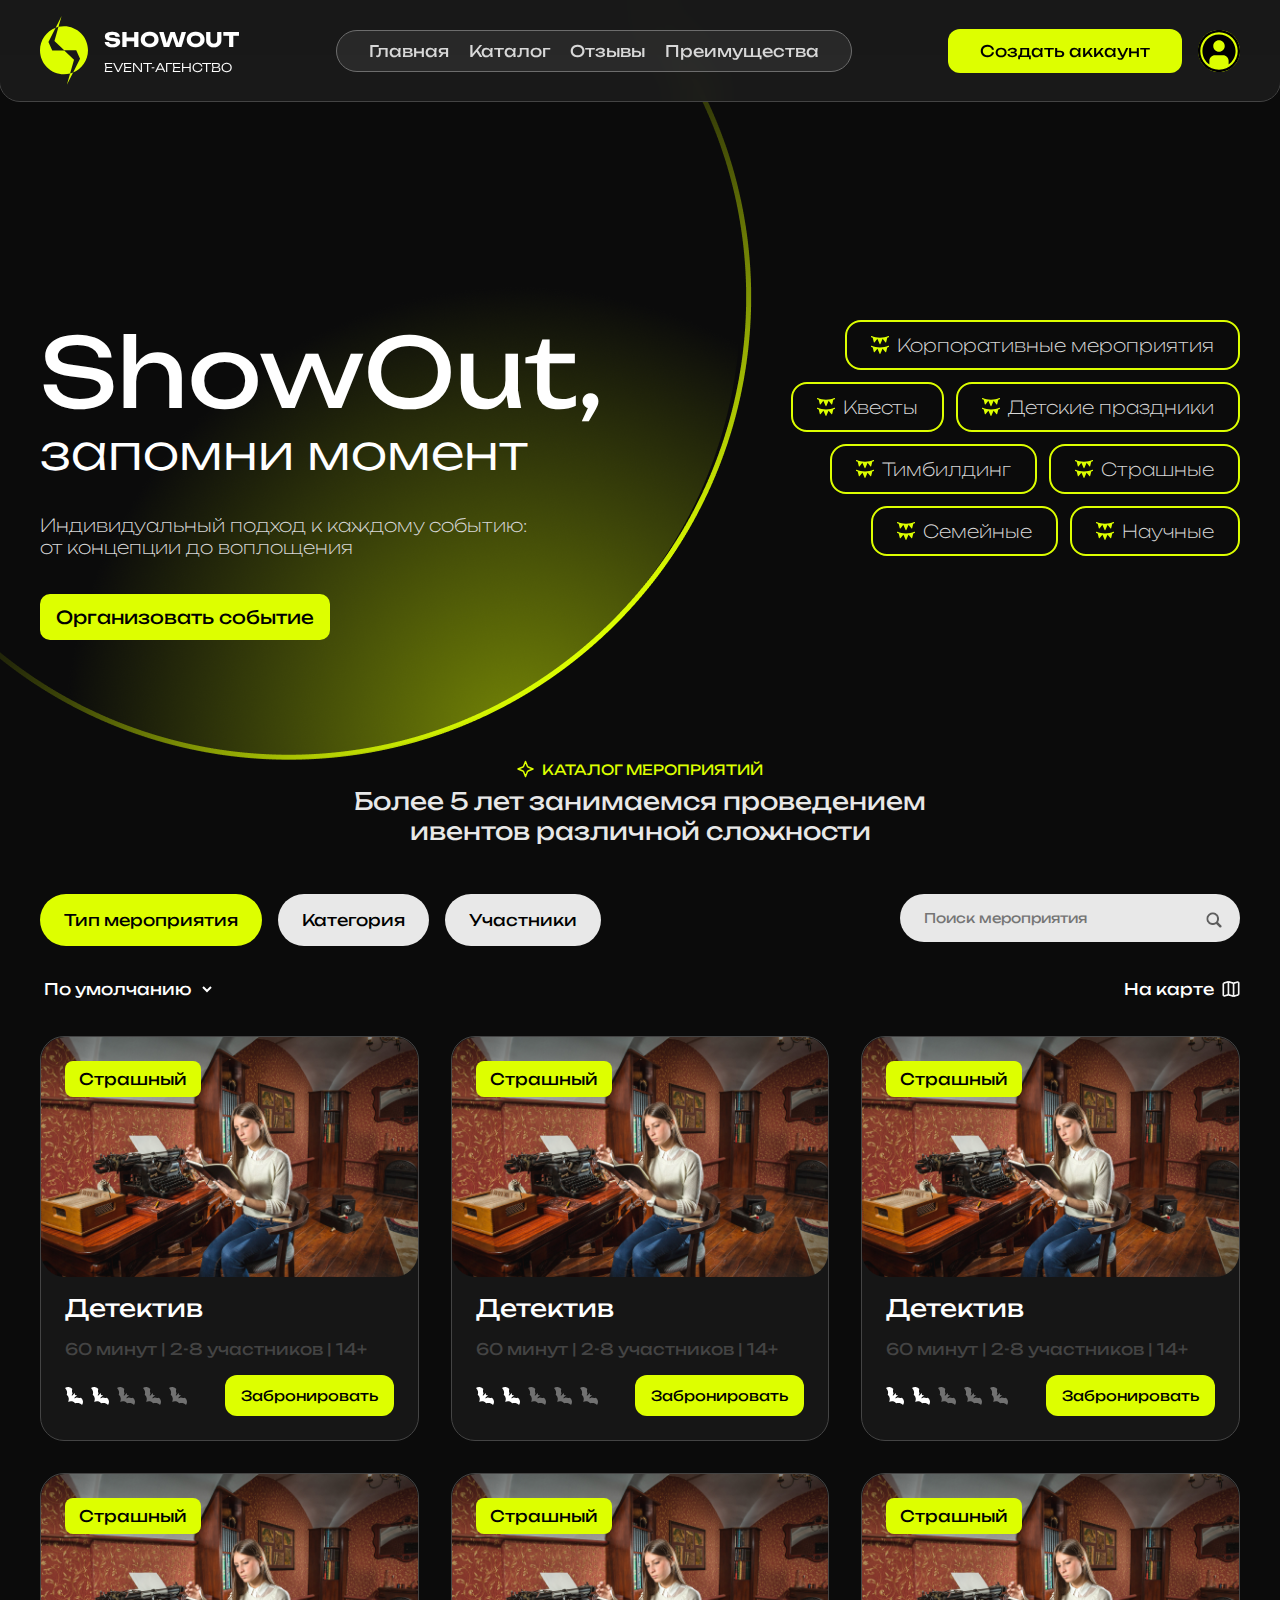
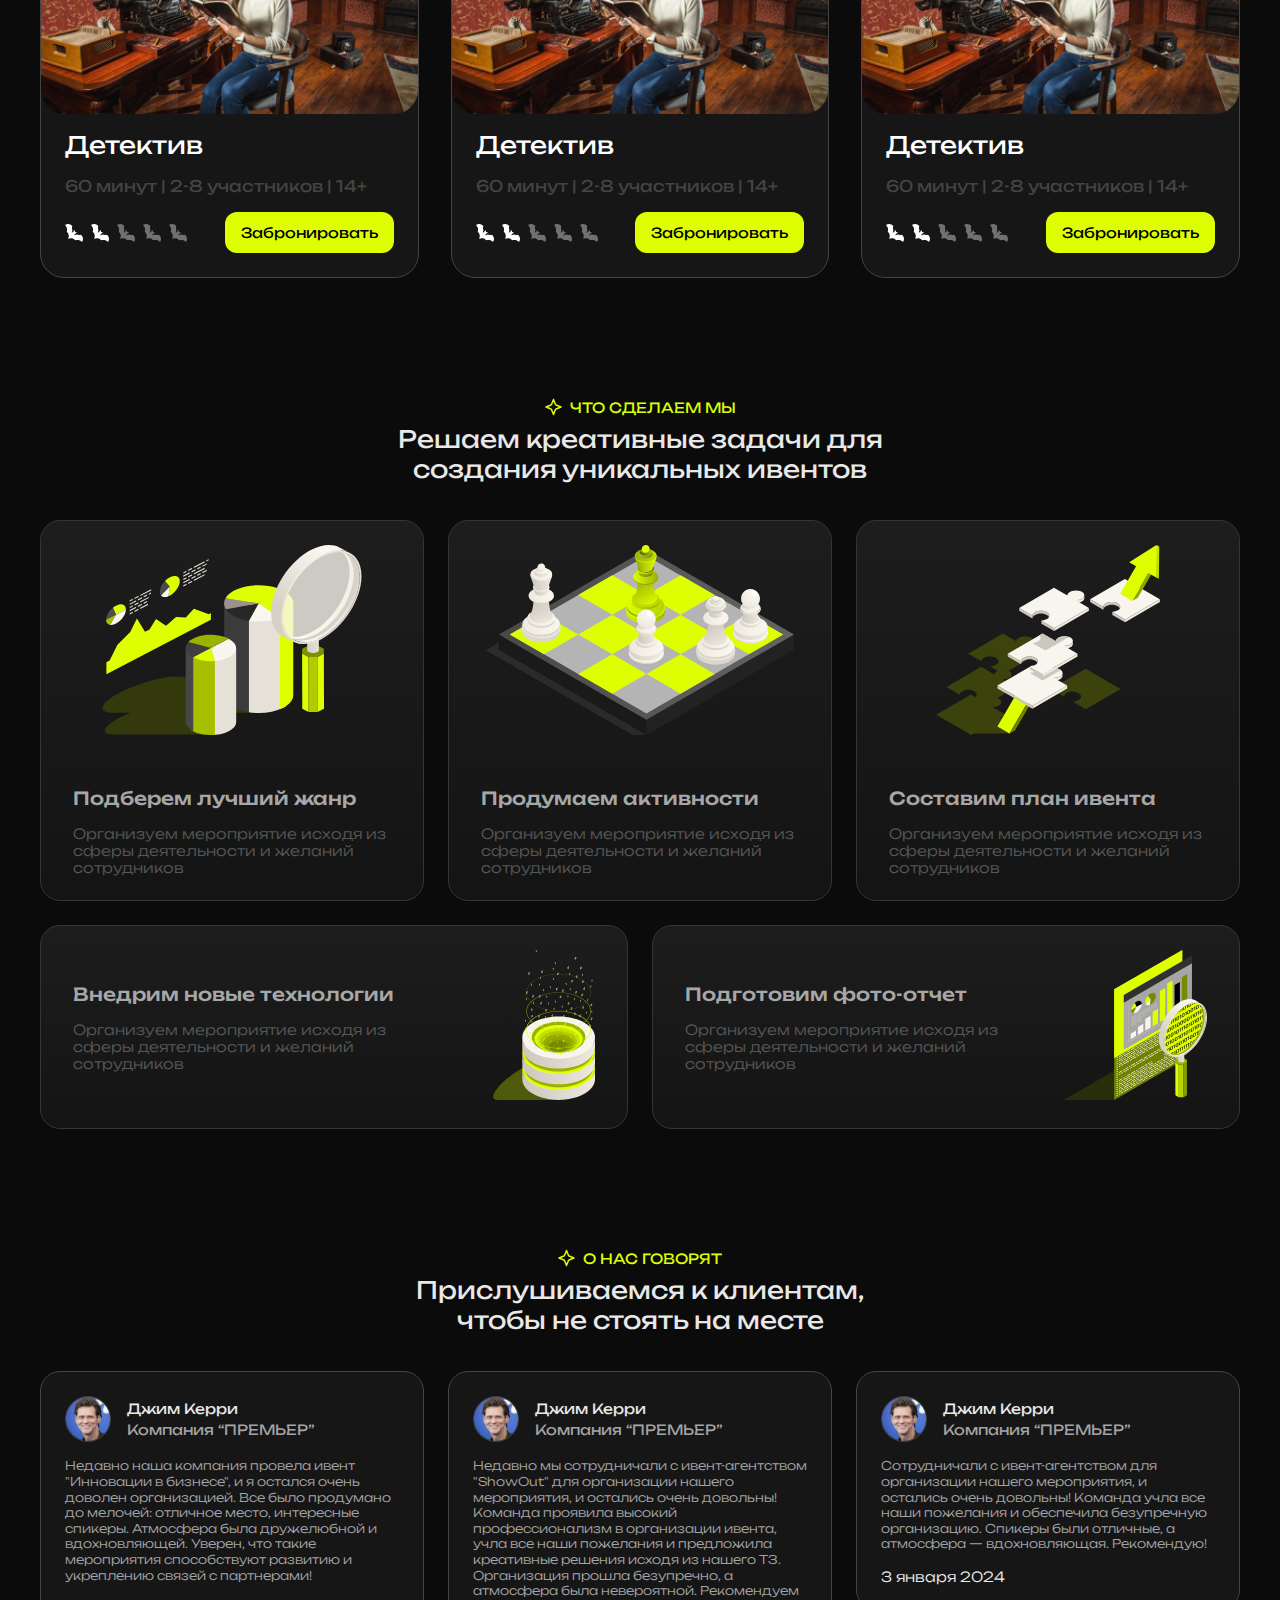
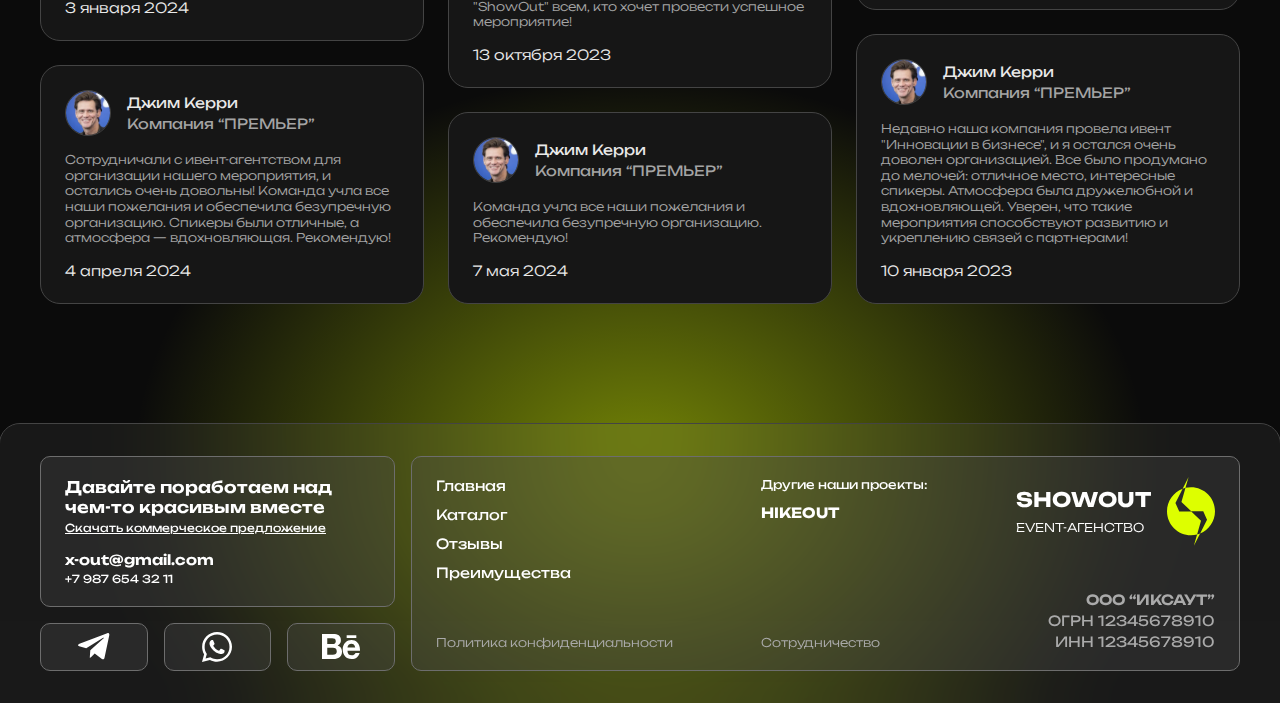
==== index.html @ cc3e47f7 "fwvev" ====
<!DOCTYPE html>
<html lang="ru">
    <head>
        <meta charset="UTF-8">
        <meta name="viewport" content="width=device-width, initial-scale=1.0">
        <title>ShowOut | Event-агенство полного цикла </title>
        <link rel="stylesheet" href="assets/css/style.css">
        <link rel="shortcut icon" href="assets/logo/favico.svg"
            type="image/x-icon">
    </head>
    <body>

        <!-- Header -->
        <header>
            <div class="header container">
                <a href="./index.html" class="logo">
                    <img src="assets/logo/Frame_5.svg" alt="Лого">
                    <div class="logo-txt">
                        <p class="logo-zag">SHOWOUT</p>
                        <p class="logo-opic">EVENT-АГЕНСТВО</p>
                    </div>
                </a>
                <nav class="menu">
                    <ul>
                        <li><a href="./index.html">Главная</a></li>
                        <li><a href="./catalog.html">Каталог</a></li>
                        <li><a
                                href="./index.html#reviews-anchor">Отзывы</a></li>
                        <li><a
                                href="./index.html#advantages">Преимущества</a></li>
                    </ul>
                </nav>
                <div class="buttons_header">
                    <button class="header_btn" onclick="showRegisterPopup()">
                        Создать аккаунт
                    </button>
                    <button class="header_circle_btn"
                        onclick="showLoginPopup()">
                        <svg width="42" height="42" viewBox="0 0 512 512"
                            fill="none" xmlns="http://www.w3.org/2000/svg">
                            <g clip-path="url(#clip0_84_388)">
                                <path
                                    d="M256 53.761C144.484 53.761 53.761 144.485 53.761 256C53.761 323.81 87.309 383.928 138.677 420.638V375.956C138.677 338.271 169.227 307.722 206.912 307.722H305.089C342.774 307.722 373.324 338.272 373.324 375.956V420.638C424.693 383.927 458.24 323.81 458.24 256C458.239 144.485 367.516 53.761 256 53.761ZM256 265.75C217.393 265.75 185.981 234.34 185.981 195.731C185.981 157.124 217.391 125.714 256 125.714C294.609 125.714 326.019 157.124 326.019 195.731C326.019 234.34 294.607 265.75 256 265.75Z"
                                    fill="black" />
                                <path
                                    d="M256 0C114.614 0 0 114.614 0 256C0 397.386 114.614 512 256 512C397.386 512 512 397.386 512 256C512 114.614 397.384 0 256 0ZM256 484.243C130.147 484.243 27.757 381.853 27.757 256C27.757 130.147 130.147 27.757 256 27.757C381.853 27.757 484.243 130.147 484.243 256C484.243 381.853 381.853 484.243 256 484.243Z"
                                    fill="black" />
                            </g>
                        </svg>

                    </button>
                </div>

            </div>
        </header>
        <!-- Main -->
        <main>
            <!-- Background -->
            <div class="main container">
                <!-- Banner -->
                <div class="banner">
                    <img class="back-1" src="assets/image/bg.png" alt="Фон-1">
                    <div class="banner-content">
                        <h1><span class="h1-main">ShowOut,</span>
                            запомни момент</h1>
                        <p>Индивидуальный подход к каждому событию: <br>
                            от концепции до воплощения</p>
                        <a href="#services-anchor"
                            class="hover-btn">Организовать
                            событие</a>
                    </div>
                    <div class="banner_btn_types">
                        <div class="banner_type">
                            <img src="assets/image/banner/type-1.svg"
                                alt="type-1">
                            <p>Корпоративные мероприятия</p>
                        </div>
                        <div class="banner_type">
                            <img src="assets/image/banner/type-1.svg"
                                alt="type-1">
                            <p>Квесты</p>
                        </div>
                        <div class="banner_type">
                            <img src="assets/image/banner/type-1.svg"
                                alt="type-1">
                            <p>Детские праздники</p>
                        </div>
                        <div class="banner_type">
                            <img src="assets/image/banner/type-1.svg"
                                alt="type-1">
                            <p>Тимбилдинг</p>
                        </div>
                        <div class="banner_type">
                            <img src="assets/image/banner/type-1.svg"
                                alt="type-1">
                            <p>Страшные</p>
                        </div>
                        <div class="banner_type">
                            <img src="assets/image/banner/type-1.svg"
                                alt="type-1">
                            <p>Семейные</p>
                        </div>
                        <div class="banner_type">
                            <img src="assets/image/banner/type-1.svg"
                                alt="type-1">
                            <p>Научные</p>
                        </div>
                    </div>
                </div>
                <!-- Мероприятия -->
                <div class="services block">
                    <div class="title-obj">
                        <div class="title-name">
                            <img src="assets/image/icon-main.svg"
                                alt="Основная иконка">
                            <p>КАТАЛОГ МЕРОПРИЯТИЙ</p>
                        </div>
                        <div class="title-desc">
                            <h2>Более 5 лет занимаемся проведением ивентов
                                различной сложности</h2>
                        </div>
                    </div>

                    <div class="services_content">
                        <div class="services_filter">
                            <div class="main_filter">
                                <select class="filter_select active">
                                    <option value="Тип мероприятия" disable>Тип
                                        мероприятия</option>
                                    <option value="Квест">Квест</option>
                                    <option value="Квест">Квест</option>
                                    <option value="Квест">Квест</option>
                                </select>
                                <select class="filter_select">
                                    <option value="Категория"
                                        disable>Категория</option>
                                    <option value="Квест">Квест</option>
                                    <option value="Квест">Квест</option>
                                    <option value="Квест">Квест</option>
                                </select>
                                <select class="filter_select">
                                    <option value="Участники"
                                        disable>Участники</option>
                                    <option value="Квест">Квест</option>
                                    <option value="Квест">Квест</option>
                                    <option value="Квест">Квест</option>
                                </select>
                            </div>
                            <div class="search_block">
                                <input type="search" class="search"
                                    placeholder="Поиск мероприятия">
                            </div>
                            <div class="sort">
                                <select class="asc_filter">
                                    <option value="По умолчанию">По
                                        умолчанию</option>
                                    <option value="Сначала новые">Сначала
                                        новые</option>
                                    <option value="Сначала дешевле">Сначала
                                        дешевле</option>
                                </select>
                            </div>
                            <a href="#" class="card_ya">
                                На карте
                                <svg width="18" height="16" viewBox="0 0 18 16"
                                    fill="none"
                                    xmlns="http://www.w3.org/2000/svg">
                                    <path
                                        d="M16.5482 0.961841C16.2618 0.74374 15.8978 0.673424 15.5521 0.768474L11.8366 1.78084C11.6556 1.82967 11.4642 1.83032 11.2832 1.78084L6.88472 0.580973C6.75126 0.544515 6.61454 0.526937 6.47782 0.523682C6.46545 0.52238 6.45243 0.519775 6.43941 0.519775C6.42639 0.519775 6.41402 0.52238 6.40165 0.523682C6.26428 0.526937 6.12756 0.544515 5.9941 0.580973L1.84375 1.71314C1.347 1.84791 1 2.30299 1 2.81991V14.1259C1 14.4866 1.16406 14.8193 1.45117 15.0374C1.73764 15.2555 2.10155 15.3258 2.44792 15.2308L6.1621 14.2191C6.34308 14.1696 6.5345 14.1696 6.71548 14.2191L11.114 15.4189C11.2468 15.4554 11.3835 15.473 11.5209 15.4762C11.5339 15.4775 11.5463 15.4801 11.56 15.4801C11.573 15.4801 11.586 15.4775 11.5984 15.4762C11.7351 15.473 11.8718 15.4554 12.0053 15.4189L16.1549 14.2868C16.653 14.1513 17 13.6963 17 13.18V1.87329C17 1.51261 16.8353 1.17994 16.5482 0.961841ZM2.27936 14.6135C2.12636 14.6552 1.96491 14.6246 1.83926 14.5289C1.71296 14.4326 1.64004 14.2854 1.64004 14.1259V2.81988C1.64004 2.59136 1.79304 2.39019 2.01179 2.33094L6.11864 1.21049V13.5764C6.07697 13.5842 6.03465 13.5907 5.99363 13.6017L2.27879 14.6141L2.27936 14.6135ZM6.8842 13.6012C6.84319 13.5901 6.80087 13.5842 6.7592 13.5758V1.20992L11.1147 2.39807C11.1557 2.40914 11.198 2.415 11.2397 2.42346V14.7893L6.8842 13.6012ZM16.3601 13.1793C16.3601 13.4078 16.2064 13.6083 15.9864 13.6682L11.8788 14.7887L11.8795 2.42349C11.9212 2.41568 11.9635 2.40982 12.0045 2.3981L15.7213 1.38574C15.8743 1.34342 16.0345 1.37467 16.1608 1.47102C16.2877 1.56738 16.36 1.71451 16.36 1.87337L16.3601 13.1793Z"
                                        fill="white" stroke="white" />
                                </svg>
                            </a>
                        </div>
                        <div class="services_list">
                            <a href="./services.html" class="services_card">
                                <img
                                    src="assets/image/services/Sherlock_02-2000.jpg"
                                    alt="Услуга 1">
                                <div class="serv_card_content">
                                    <h3>Детектив</h2>
                                    <p class="parametr">60 минут | 2-8
                                        участников | 14+</p>
                                    <div class="serv_btn">
                                        <div class="types_range">
                                            <svg width="18" height="18"
                                                viewBox="0 0 18 18"
                                                fill="none"
                                                xmlns="http://www.w3.org/2000/svg">
                                                <path
                                                    d="M16.4416 11.187C16.2658 11.0125 16.0781 10.8505 15.8798 10.702C14.6149 11.1623 13.2226 11.1264 11.983 10.6015C11.8529 10.5412 11.7093 10.5157 11.5663 10.5273C11.4234 10.5389 11.2858 10.5873 11.1671 10.6677C10.6634 11.0288 9.74684 11.5408 9.1886 10.9826L11.8084 8.36271C11.8439 8.32482 11.8665 8.27668 11.873 8.22517C11.8795 8.17367 11.8695 8.12144 11.8445 8.07594C11.8195 8.03044 11.7808 7.994 11.7339 7.97182C11.6869 7.94965 11.6342 7.94288 11.5832 7.95247C11.3853 7.98724 11.1036 8.07502 10.8156 8.13949C10.6844 8.16694 10.5484 8.16128 10.4199 8.123C10.2914 8.08473 10.1745 8.01505 10.0797 7.92026C9.98495 7.82547 9.91527 7.70855 9.87699 7.58008C9.83872 7.4516 9.83305 7.31562 9.86051 7.18441C9.92498 6.89635 10.0128 6.61469 10.0475 6.41683C10.0571 6.36582 10.0503 6.31308 10.0282 6.26614C10.006 6.2192 9.96956 6.18048 9.92406 6.15549C9.87856 6.13051 9.82633 6.12054 9.77482 6.12702C9.72332 6.13349 9.67518 6.15608 9.63728 6.19156L7.01744 8.8114C6.4592 8.25316 6.97122 7.33655 7.33226 6.83291C7.4127 6.71415 7.46107 6.57661 7.47268 6.43365C7.48429 6.29068 7.45875 6.14714 7.39854 6.01696C6.87364 4.77744 6.83773 3.3851 7.29803 2.12017C7.14954 1.92194 6.98748 1.73424 6.81303 1.55842C5.92995 0.670693 4.76047 0.125187 3.51282 0.0190398C2.26518 -0.0871077 1.02035 0.252993 0 0.978783C0.0686093 1.04195 0.136688 1.10585 0.20314 1.17251C1.05953 2.03175 1.65537 3.11573 1.92185 4.29923C2.18833 5.48274 2.11456 6.71748 1.70907 7.86084C1.88886 7.99967 2.05962 8.14981 2.22032 8.31034C3.00635 9.0992 3.52553 10.1145 3.70492 11.2136C3.88431 12.3126 3.7149 13.4403 3.22049 14.4382C3.19552 14.4859 3.18644 14.5404 3.19458 14.5936C3.20272 14.6469 3.22766 14.6961 3.26576 14.7342C3.30385 14.7723 3.35312 14.7973 3.40638 14.8054C3.45963 14.8136 3.5141 14.8045 3.56184 14.7795C4.66363 14.231 5.92162 14.0818 7.12113 14.3575C8.32065 14.6331 9.38733 15.3165 10.1392 16.2909C11.2825 15.8854 12.5173 15.8117 13.7008 16.0781C14.8843 16.3446 15.9682 16.9405 16.8275 17.7969C16.8941 17.8633 16.958 17.9314 17.0212 18C17.747 16.9796 18.0871 15.7348 17.981 14.4872C17.8748 13.2395 17.3293 12.07 16.4416 11.187Z"
                                                    fill="#fff" />
                                            </svg>
                                            <svg width="18" height="18"
                                                viewBox="0 0 18 18"
                                                fill="none"
                                                xmlns="http://www.w3.org/2000/svg">
                                                <path
                                                    d="M16.4416 11.187C16.2658 11.0125 16.0781 10.8505 15.8798 10.702C14.6149 11.1623 13.2226 11.1264 11.983 10.6015C11.8529 10.5412 11.7093 10.5157 11.5663 10.5273C11.4234 10.5389 11.2858 10.5873 11.1671 10.6677C10.6634 11.0288 9.74684 11.5408 9.1886 10.9826L11.8084 8.36271C11.8439 8.32482 11.8665 8.27668 11.873 8.22517C11.8795 8.17367 11.8695 8.12144 11.8445 8.07594C11.8195 8.03044 11.7808 7.994 11.7339 7.97182C11.6869 7.94965 11.6342 7.94288 11.5832 7.95247C11.3853 7.98724 11.1036 8.07502 10.8156 8.13949C10.6844 8.16694 10.5484 8.16128 10.4199 8.123C10.2914 8.08473 10.1745 8.01505 10.0797 7.92026C9.98495 7.82547 9.91527 7.70855 9.87699 7.58008C9.83872 7.4516 9.83305 7.31562 9.86051 7.18441C9.92498 6.89635 10.0128 6.61469 10.0475 6.41683C10.0571 6.36582 10.0503 6.31308 10.0282 6.26614C10.006 6.2192 9.96956 6.18048 9.92406 6.15549C9.87856 6.13051 9.82633 6.12054 9.77482 6.12702C9.72332 6.13349 9.67518 6.15608 9.63728 6.19156L7.01744 8.8114C6.4592 8.25316 6.97122 7.33655 7.33226 6.83291C7.4127 6.71415 7.46107 6.57661 7.47268 6.43365C7.48429 6.29068 7.45875 6.14714 7.39854 6.01696C6.87364 4.77744 6.83773 3.3851 7.29803 2.12017C7.14954 1.92194 6.98748 1.73424 6.81303 1.55842C5.92995 0.670693 4.76047 0.125187 3.51282 0.0190398C2.26518 -0.0871077 1.02035 0.252993 0 0.978783C0.0686093 1.04195 0.136688 1.10585 0.20314 1.17251C1.05953 2.03175 1.65537 3.11573 1.92185 4.29923C2.18833 5.48274 2.11456 6.71748 1.70907 7.86084C1.88886 7.99967 2.05962 8.14981 2.22032 8.31034C3.00635 9.0992 3.52553 10.1145 3.70492 11.2136C3.88431 12.3126 3.7149 13.4403 3.22049 14.4382C3.19552 14.4859 3.18644 14.5404 3.19458 14.5936C3.20272 14.6469 3.22766 14.6961 3.26576 14.7342C3.30385 14.7723 3.35312 14.7973 3.40638 14.8054C3.45963 14.8136 3.5141 14.8045 3.56184 14.7795C4.66363 14.231 5.92162 14.0818 7.12113 14.3575C8.32065 14.6331 9.38733 15.3165 10.1392 16.2909C11.2825 15.8854 12.5173 15.8117 13.7008 16.0781C14.8843 16.3446 15.9682 16.9405 16.8275 17.7969C16.8941 17.8633 16.958 17.9314 17.0212 18C17.747 16.9796 18.0871 15.7348 17.981 14.4872C17.8748 13.2395 17.3293 12.07 16.4416 11.187Z"
                                                    fill="#fff" />
                                            </svg>
                                            <svg width="18" height="18"
                                                viewBox="0 0 18 18"
                                                fill="none"
                                                xmlns="http://www.w3.org/2000/svg">
                                                <path
                                                    d="M16.4416 11.187C16.2658 11.0125 16.0781 10.8505 15.8798 10.702C14.6149 11.1623 13.2226 11.1264 11.983 10.6015C11.8529 10.5412 11.7093 10.5157 11.5663 10.5273C11.4234 10.5389 11.2858 10.5873 11.1671 10.6677C10.6634 11.0288 9.74684 11.5408 9.1886 10.9826L11.8084 8.36271C11.8439 8.32482 11.8665 8.27668 11.873 8.22517C11.8795 8.17367 11.8695 8.12144 11.8445 8.07594C11.8195 8.03044 11.7808 7.994 11.7339 7.97182C11.6869 7.94965 11.6342 7.94288 11.5832 7.95247C11.3853 7.98724 11.1036 8.07502 10.8156 8.13949C10.6844 8.16694 10.5484 8.16128 10.4199 8.123C10.2914 8.08473 10.1745 8.01505 10.0797 7.92026C9.98495 7.82547 9.91527 7.70855 9.87699 7.58008C9.83872 7.4516 9.83305 7.31562 9.86051 7.18441C9.92498 6.89635 10.0128 6.61469 10.0475 6.41683C10.0571 6.36582 10.0503 6.31308 10.0282 6.26614C10.006 6.2192 9.96956 6.18048 9.92406 6.15549C9.87856 6.13051 9.82633 6.12054 9.77482 6.12702C9.72332 6.13349 9.67518 6.15608 9.63728 6.19156L7.01744 8.8114C6.4592 8.25316 6.97122 7.33655 7.33226 6.83291C7.4127 6.71415 7.46107 6.57661 7.47268 6.43365C7.48429 6.29068 7.45875 6.14714 7.39854 6.01696C6.87364 4.77744 6.83773 3.3851 7.29803 2.12017C7.14954 1.92194 6.98748 1.73424 6.81303 1.55842C5.92995 0.670693 4.76047 0.125187 3.51282 0.0190398C2.26518 -0.0871077 1.02035 0.252993 0 0.978783C0.0686093 1.04195 0.136688 1.10585 0.20314 1.17251C1.05953 2.03175 1.65537 3.11573 1.92185 4.29923C2.18833 5.48274 2.11456 6.71748 1.70907 7.86084C1.88886 7.99967 2.05962 8.14981 2.22032 8.31034C3.00635 9.0992 3.52553 10.1145 3.70492 11.2136C3.88431 12.3126 3.7149 13.4403 3.22049 14.4382C3.19552 14.4859 3.18644 14.5404 3.19458 14.5936C3.20272 14.6469 3.22766 14.6961 3.26576 14.7342C3.30385 14.7723 3.35312 14.7973 3.40638 14.8054C3.45963 14.8136 3.5141 14.8045 3.56184 14.7795C4.66363 14.231 5.92162 14.0818 7.12113 14.3575C8.32065 14.6331 9.38733 15.3165 10.1392 16.2909C11.2825 15.8854 12.5173 15.8117 13.7008 16.0781C14.8843 16.3446 15.9682 16.9405 16.8275 17.7969C16.8941 17.8633 16.958 17.9314 17.0212 18C17.747 16.9796 18.0871 15.7348 17.981 14.4872C17.8748 13.2395 17.3293 12.07 16.4416 11.187Z"
                                                    fill="#717171" />
                                            </svg>
                                            <svg width="18" height="18"
                                                viewBox="0 0 18 18"
                                                fill="none"
                                                xmlns="http://www.w3.org/2000/svg">
                                                <path
                                                    d="M16.4416 11.187C16.2658 11.0125 16.0781 10.8505 15.8798 10.702C14.6149 11.1623 13.2226 11.1264 11.983 10.6015C11.8529 10.5412 11.7093 10.5157 11.5663 10.5273C11.4234 10.5389 11.2858 10.5873 11.1671 10.6677C10.6634 11.0288 9.74684 11.5408 9.1886 10.9826L11.8084 8.36271C11.8439 8.32482 11.8665 8.27668 11.873 8.22517C11.8795 8.17367 11.8695 8.12144 11.8445 8.07594C11.8195 8.03044 11.7808 7.994 11.7339 7.97182C11.6869 7.94965 11.6342 7.94288 11.5832 7.95247C11.3853 7.98724 11.1036 8.07502 10.8156 8.13949C10.6844 8.16694 10.5484 8.16128 10.4199 8.123C10.2914 8.08473 10.1745 8.01505 10.0797 7.92026C9.98495 7.82547 9.91527 7.70855 9.87699 7.58008C9.83872 7.4516 9.83305 7.31562 9.86051 7.18441C9.92498 6.89635 10.0128 6.61469 10.0475 6.41683C10.0571 6.36582 10.0503 6.31308 10.0282 6.26614C10.006 6.2192 9.96956 6.18048 9.92406 6.15549C9.87856 6.13051 9.82633 6.12054 9.77482 6.12702C9.72332 6.13349 9.67518 6.15608 9.63728 6.19156L7.01744 8.8114C6.4592 8.25316 6.97122 7.33655 7.33226 6.83291C7.4127 6.71415 7.46107 6.57661 7.47268 6.43365C7.48429 6.29068 7.45875 6.14714 7.39854 6.01696C6.87364 4.77744 6.83773 3.3851 7.29803 2.12017C7.14954 1.92194 6.98748 1.73424 6.81303 1.55842C5.92995 0.670693 4.76047 0.125187 3.51282 0.0190398C2.26518 -0.0871077 1.02035 0.252993 0 0.978783C0.0686093 1.04195 0.136688 1.10585 0.20314 1.17251C1.05953 2.03175 1.65537 3.11573 1.92185 4.29923C2.18833 5.48274 2.11456 6.71748 1.70907 7.86084C1.88886 7.99967 2.05962 8.14981 2.22032 8.31034C3.00635 9.0992 3.52553 10.1145 3.70492 11.2136C3.88431 12.3126 3.7149 13.4403 3.22049 14.4382C3.19552 14.4859 3.18644 14.5404 3.19458 14.5936C3.20272 14.6469 3.22766 14.6961 3.26576 14.7342C3.30385 14.7723 3.35312 14.7973 3.40638 14.8054C3.45963 14.8136 3.5141 14.8045 3.56184 14.7795C4.66363 14.231 5.92162 14.0818 7.12113 14.3575C8.32065 14.6331 9.38733 15.3165 10.1392 16.2909C11.2825 15.8854 12.5173 15.8117 13.7008 16.0781C14.8843 16.3446 15.9682 16.9405 16.8275 17.7969C16.8941 17.8633 16.958 17.9314 17.0212 18C17.747 16.9796 18.0871 15.7348 17.981 14.4872C17.8748 13.2395 17.3293 12.07 16.4416 11.187Z"
                                                    fill="#717171" />
                                            </svg>
                                            <svg width="18" height="18"
                                                viewBox="0 0 18 18"
                                                fill="none"
                                                xmlns="http://www.w3.org/2000/svg">
                                                <path
                                                    d="M16.4416 11.187C16.2658 11.0125 16.0781 10.8505 15.8798 10.702C14.6149 11.1623 13.2226 11.1264 11.983 10.6015C11.8529 10.5412 11.7093 10.5157 11.5663 10.5273C11.4234 10.5389 11.2858 10.5873 11.1671 10.6677C10.6634 11.0288 9.74684 11.5408 9.1886 10.9826L11.8084 8.36271C11.8439 8.32482 11.8665 8.27668 11.873 8.22517C11.8795 8.17367 11.8695 8.12144 11.8445 8.07594C11.8195 8.03044 11.7808 7.994 11.7339 7.97182C11.6869 7.94965 11.6342 7.94288 11.5832 7.95247C11.3853 7.98724 11.1036 8.07502 10.8156 8.13949C10.6844 8.16694 10.5484 8.16128 10.4199 8.123C10.2914 8.08473 10.1745 8.01505 10.0797 7.92026C9.98495 7.82547 9.91527 7.70855 9.87699 7.58008C9.83872 7.4516 9.83305 7.31562 9.86051 7.18441C9.92498 6.89635 10.0128 6.61469 10.0475 6.41683C10.0571 6.36582 10.0503 6.31308 10.0282 6.26614C10.006 6.2192 9.96956 6.18048 9.92406 6.15549C9.87856 6.13051 9.82633 6.12054 9.77482 6.12702C9.72332 6.13349 9.67518 6.15608 9.63728 6.19156L7.01744 8.8114C6.4592 8.25316 6.97122 7.33655 7.33226 6.83291C7.4127 6.71415 7.46107 6.57661 7.47268 6.43365C7.48429 6.29068 7.45875 6.14714 7.39854 6.01696C6.87364 4.77744 6.83773 3.3851 7.29803 2.12017C7.14954 1.92194 6.98748 1.73424 6.81303 1.55842C5.92995 0.670693 4.76047 0.125187 3.51282 0.0190398C2.26518 -0.0871077 1.02035 0.252993 0 0.978783C0.0686093 1.04195 0.136688 1.10585 0.20314 1.17251C1.05953 2.03175 1.65537 3.11573 1.92185 4.29923C2.18833 5.48274 2.11456 6.71748 1.70907 7.86084C1.88886 7.99967 2.05962 8.14981 2.22032 8.31034C3.00635 9.0992 3.52553 10.1145 3.70492 11.2136C3.88431 12.3126 3.7149 13.4403 3.22049 14.4382C3.19552 14.4859 3.18644 14.5404 3.19458 14.5936C3.20272 14.6469 3.22766 14.6961 3.26576 14.7342C3.30385 14.7723 3.35312 14.7973 3.40638 14.8054C3.45963 14.8136 3.5141 14.8045 3.56184 14.7795C4.66363 14.231 5.92162 14.0818 7.12113 14.3575C8.32065 14.6331 9.38733 15.3165 10.1392 16.2909C11.2825 15.8854 12.5173 15.8117 13.7008 16.0781C14.8843 16.3446 15.9682 16.9405 16.8275 17.7969C16.8941 17.8633 16.958 17.9314 17.0212 18C17.747 16.9796 18.0871 15.7348 17.981 14.4872C17.8748 13.2395 17.3293 12.07 16.4416 11.187Z"
                                                    fill="#717171" />
                                            </svg>
                                        </div>
                                        <buuton
                                            class="btn hover-btn">Забронировать</button>
                                    </div>
                                </div>
                                <div class="serv_type">
                                    <p>Страшный</p>
                                </div>
                            </a>
                            <a href="./services.html" class="services_card">
                                <img
                                    src="assets/image/services/Sherlock_02-2000.jpg"
                                    alt="Услуга 1">
                                <div class="serv_card_content">
                                    <h3>Детектив</h2>
                                    <p class="parametr">60 минут | 2-8
                                        участников | 14+</p>
                                    <div class="serv_btn">
                                        <div class="types_range">
                                            <svg width="18" height="18"
                                                viewBox="0 0 18 18"
                                                fill="none"
                                                xmlns="http://www.w3.org/2000/svg">
                                                <path
                                                    d="M16.4416 11.187C16.2658 11.0125 16.0781 10.8505 15.8798 10.702C14.6149 11.1623 13.2226 11.1264 11.983 10.6015C11.8529 10.5412 11.7093 10.5157 11.5663 10.5273C11.4234 10.5389 11.2858 10.5873 11.1671 10.6677C10.6634 11.0288 9.74684 11.5408 9.1886 10.9826L11.8084 8.36271C11.8439 8.32482 11.8665 8.27668 11.873 8.22517C11.8795 8.17367 11.8695 8.12144 11.8445 8.07594C11.8195 8.03044 11.7808 7.994 11.7339 7.97182C11.6869 7.94965 11.6342 7.94288 11.5832 7.95247C11.3853 7.98724 11.1036 8.07502 10.8156 8.13949C10.6844 8.16694 10.5484 8.16128 10.4199 8.123C10.2914 8.08473 10.1745 8.01505 10.0797 7.92026C9.98495 7.82547 9.91527 7.70855 9.87699 7.58008C9.83872 7.4516 9.83305 7.31562 9.86051 7.18441C9.92498 6.89635 10.0128 6.61469 10.0475 6.41683C10.0571 6.36582 10.0503 6.31308 10.0282 6.26614C10.006 6.2192 9.96956 6.18048 9.92406 6.15549C9.87856 6.13051 9.82633 6.12054 9.77482 6.12702C9.72332 6.13349 9.67518 6.15608 9.63728 6.19156L7.01744 8.8114C6.4592 8.25316 6.97122 7.33655 7.33226 6.83291C7.4127 6.71415 7.46107 6.57661 7.47268 6.43365C7.48429 6.29068 7.45875 6.14714 7.39854 6.01696C6.87364 4.77744 6.83773 3.3851 7.29803 2.12017C7.14954 1.92194 6.98748 1.73424 6.81303 1.55842C5.92995 0.670693 4.76047 0.125187 3.51282 0.0190398C2.26518 -0.0871077 1.02035 0.252993 0 0.978783C0.0686093 1.04195 0.136688 1.10585 0.20314 1.17251C1.05953 2.03175 1.65537 3.11573 1.92185 4.29923C2.18833 5.48274 2.11456 6.71748 1.70907 7.86084C1.88886 7.99967 2.05962 8.14981 2.22032 8.31034C3.00635 9.0992 3.52553 10.1145 3.70492 11.2136C3.88431 12.3126 3.7149 13.4403 3.22049 14.4382C3.19552 14.4859 3.18644 14.5404 3.19458 14.5936C3.20272 14.6469 3.22766 14.6961 3.26576 14.7342C3.30385 14.7723 3.35312 14.7973 3.40638 14.8054C3.45963 14.8136 3.5141 14.8045 3.56184 14.7795C4.66363 14.231 5.92162 14.0818 7.12113 14.3575C8.32065 14.6331 9.38733 15.3165 10.1392 16.2909C11.2825 15.8854 12.5173 15.8117 13.7008 16.0781C14.8843 16.3446 15.9682 16.9405 16.8275 17.7969C16.8941 17.8633 16.958 17.9314 17.0212 18C17.747 16.9796 18.0871 15.7348 17.981 14.4872C17.8748 13.2395 17.3293 12.07 16.4416 11.187Z"
                                                    fill="#fff" />
                                            </svg>
                                            <svg width="18" height="18"
                                                viewBox="0 0 18 18"
                                                fill="none"
                                                xmlns="http://www.w3.org/2000/svg">
                                                <path
                                                    d="M16.4416 11.187C16.2658 11.0125 16.0781 10.8505 15.8798 10.702C14.6149 11.1623 13.2226 11.1264 11.983 10.6015C11.8529 10.5412 11.7093 10.5157 11.5663 10.5273C11.4234 10.5389 11.2858 10.5873 11.1671 10.6677C10.6634 11.0288 9.74684 11.5408 9.1886 10.9826L11.8084 8.36271C11.8439 8.32482 11.8665 8.27668 11.873 8.22517C11.8795 8.17367 11.8695 8.12144 11.8445 8.07594C11.8195 8.03044 11.7808 7.994 11.7339 7.97182C11.6869 7.94965 11.6342 7.94288 11.5832 7.95247C11.3853 7.98724 11.1036 8.07502 10.8156 8.13949C10.6844 8.16694 10.5484 8.16128 10.4199 8.123C10.2914 8.08473 10.1745 8.01505 10.0797 7.92026C9.98495 7.82547 9.91527 7.70855 9.87699 7.58008C9.83872 7.4516 9.83305 7.31562 9.86051 7.18441C9.92498 6.89635 10.0128 6.61469 10.0475 6.41683C10.0571 6.36582 10.0503 6.31308 10.0282 6.26614C10.006 6.2192 9.96956 6.18048 9.92406 6.15549C9.87856 6.13051 9.82633 6.12054 9.77482 6.12702C9.72332 6.13349 9.67518 6.15608 9.63728 6.19156L7.01744 8.8114C6.4592 8.25316 6.97122 7.33655 7.33226 6.83291C7.4127 6.71415 7.46107 6.57661 7.47268 6.43365C7.48429 6.29068 7.45875 6.14714 7.39854 6.01696C6.87364 4.77744 6.83773 3.3851 7.29803 2.12017C7.14954 1.92194 6.98748 1.73424 6.81303 1.55842C5.92995 0.670693 4.76047 0.125187 3.51282 0.0190398C2.26518 -0.0871077 1.02035 0.252993 0 0.978783C0.0686093 1.04195 0.136688 1.10585 0.20314 1.17251C1.05953 2.03175 1.65537 3.11573 1.92185 4.29923C2.18833 5.48274 2.11456 6.71748 1.70907 7.86084C1.88886 7.99967 2.05962 8.14981 2.22032 8.31034C3.00635 9.0992 3.52553 10.1145 3.70492 11.2136C3.88431 12.3126 3.7149 13.4403 3.22049 14.4382C3.19552 14.4859 3.18644 14.5404 3.19458 14.5936C3.20272 14.6469 3.22766 14.6961 3.26576 14.7342C3.30385 14.7723 3.35312 14.7973 3.40638 14.8054C3.45963 14.8136 3.5141 14.8045 3.56184 14.7795C4.66363 14.231 5.92162 14.0818 7.12113 14.3575C8.32065 14.6331 9.38733 15.3165 10.1392 16.2909C11.2825 15.8854 12.5173 15.8117 13.7008 16.0781C14.8843 16.3446 15.9682 16.9405 16.8275 17.7969C16.8941 17.8633 16.958 17.9314 17.0212 18C17.747 16.9796 18.0871 15.7348 17.981 14.4872C17.8748 13.2395 17.3293 12.07 16.4416 11.187Z"
                                                    fill="#fff" />
                                            </svg>
                                            <svg width="18" height="18"
                                                viewBox="0 0 18 18"
                                                fill="none"
                                                xmlns="http://www.w3.org/2000/svg">
                                                <path
                                                    d="M16.4416 11.187C16.2658 11.0125 16.0781 10.8505 15.8798 10.702C14.6149 11.1623 13.2226 11.1264 11.983 10.6015C11.8529 10.5412 11.7093 10.5157 11.5663 10.5273C11.4234 10.5389 11.2858 10.5873 11.1671 10.6677C10.6634 11.0288 9.74684 11.5408 9.1886 10.9826L11.8084 8.36271C11.8439 8.32482 11.8665 8.27668 11.873 8.22517C11.8795 8.17367 11.8695 8.12144 11.8445 8.07594C11.8195 8.03044 11.7808 7.994 11.7339 7.97182C11.6869 7.94965 11.6342 7.94288 11.5832 7.95247C11.3853 7.98724 11.1036 8.07502 10.8156 8.13949C10.6844 8.16694 10.5484 8.16128 10.4199 8.123C10.2914 8.08473 10.1745 8.01505 10.0797 7.92026C9.98495 7.82547 9.91527 7.70855 9.87699 7.58008C9.83872 7.4516 9.83305 7.31562 9.86051 7.18441C9.92498 6.89635 10.0128 6.61469 10.0475 6.41683C10.0571 6.36582 10.0503 6.31308 10.0282 6.26614C10.006 6.2192 9.96956 6.18048 9.92406 6.15549C9.87856 6.13051 9.82633 6.12054 9.77482 6.12702C9.72332 6.13349 9.67518 6.15608 9.63728 6.19156L7.01744 8.8114C6.4592 8.25316 6.97122 7.33655 7.33226 6.83291C7.4127 6.71415 7.46107 6.57661 7.47268 6.43365C7.48429 6.29068 7.45875 6.14714 7.39854 6.01696C6.87364 4.77744 6.83773 3.3851 7.29803 2.12017C7.14954 1.92194 6.98748 1.73424 6.81303 1.55842C5.92995 0.670693 4.76047 0.125187 3.51282 0.0190398C2.26518 -0.0871077 1.02035 0.252993 0 0.978783C0.0686093 1.04195 0.136688 1.10585 0.20314 1.17251C1.05953 2.03175 1.65537 3.11573 1.92185 4.29923C2.18833 5.48274 2.11456 6.71748 1.70907 7.86084C1.88886 7.99967 2.05962 8.14981 2.22032 8.31034C3.00635 9.0992 3.52553 10.1145 3.70492 11.2136C3.88431 12.3126 3.7149 13.4403 3.22049 14.4382C3.19552 14.4859 3.18644 14.5404 3.19458 14.5936C3.20272 14.6469 3.22766 14.6961 3.26576 14.7342C3.30385 14.7723 3.35312 14.7973 3.40638 14.8054C3.45963 14.8136 3.5141 14.8045 3.56184 14.7795C4.66363 14.231 5.92162 14.0818 7.12113 14.3575C8.32065 14.6331 9.38733 15.3165 10.1392 16.2909C11.2825 15.8854 12.5173 15.8117 13.7008 16.0781C14.8843 16.3446 15.9682 16.9405 16.8275 17.7969C16.8941 17.8633 16.958 17.9314 17.0212 18C17.747 16.9796 18.0871 15.7348 17.981 14.4872C17.8748 13.2395 17.3293 12.07 16.4416 11.187Z"
                                                    fill="#717171" />
                                            </svg>
                                            <svg width="18" height="18"
                                                viewBox="0 0 18 18"
                                                fill="none"
                                                xmlns="http://www.w3.org/2000/svg">
                                                <path
                                                    d="M16.4416 11.187C16.2658 11.0125 16.0781 10.8505 15.8798 10.702C14.6149 11.1623 13.2226 11.1264 11.983 10.6015C11.8529 10.5412 11.7093 10.5157 11.5663 10.5273C11.4234 10.5389 11.2858 10.5873 11.1671 10.6677C10.6634 11.0288 9.74684 11.5408 9.1886 10.9826L11.8084 8.36271C11.8439 8.32482 11.8665 8.27668 11.873 8.22517C11.8795 8.17367 11.8695 8.12144 11.8445 8.07594C11.8195 8.03044 11.7808 7.994 11.7339 7.97182C11.6869 7.94965 11.6342 7.94288 11.5832 7.95247C11.3853 7.98724 11.1036 8.07502 10.8156 8.13949C10.6844 8.16694 10.5484 8.16128 10.4199 8.123C10.2914 8.08473 10.1745 8.01505 10.0797 7.92026C9.98495 7.82547 9.91527 7.70855 9.87699 7.58008C9.83872 7.4516 9.83305 7.31562 9.86051 7.18441C9.92498 6.89635 10.0128 6.61469 10.0475 6.41683C10.0571 6.36582 10.0503 6.31308 10.0282 6.26614C10.006 6.2192 9.96956 6.18048 9.92406 6.15549C9.87856 6.13051 9.82633 6.12054 9.77482 6.12702C9.72332 6.13349 9.67518 6.15608 9.63728 6.19156L7.01744 8.8114C6.4592 8.25316 6.97122 7.33655 7.33226 6.83291C7.4127 6.71415 7.46107 6.57661 7.47268 6.43365C7.48429 6.29068 7.45875 6.14714 7.39854 6.01696C6.87364 4.77744 6.83773 3.3851 7.29803 2.12017C7.14954 1.92194 6.98748 1.73424 6.81303 1.55842C5.92995 0.670693 4.76047 0.125187 3.51282 0.0190398C2.26518 -0.0871077 1.02035 0.252993 0 0.978783C0.0686093 1.04195 0.136688 1.10585 0.20314 1.17251C1.05953 2.03175 1.65537 3.11573 1.92185 4.29923C2.18833 5.48274 2.11456 6.71748 1.70907 7.86084C1.88886 7.99967 2.05962 8.14981 2.22032 8.31034C3.00635 9.0992 3.52553 10.1145 3.70492 11.2136C3.88431 12.3126 3.7149 13.4403 3.22049 14.4382C3.19552 14.4859 3.18644 14.5404 3.19458 14.5936C3.20272 14.6469 3.22766 14.6961 3.26576 14.7342C3.30385 14.7723 3.35312 14.7973 3.40638 14.8054C3.45963 14.8136 3.5141 14.8045 3.56184 14.7795C4.66363 14.231 5.92162 14.0818 7.12113 14.3575C8.32065 14.6331 9.38733 15.3165 10.1392 16.2909C11.2825 15.8854 12.5173 15.8117 13.7008 16.0781C14.8843 16.3446 15.9682 16.9405 16.8275 17.7969C16.8941 17.8633 16.958 17.9314 17.0212 18C17.747 16.9796 18.0871 15.7348 17.981 14.4872C17.8748 13.2395 17.3293 12.07 16.4416 11.187Z"
                                                    fill="#717171" />
                                            </svg>
                                            <svg width="18" height="18"
                                                viewBox="0 0 18 18"
                                                fill="none"
                                                xmlns="http://www.w3.org/2000/svg">
                                                <path
                                                    d="M16.4416 11.187C16.2658 11.0125 16.0781 10.8505 15.8798 10.702C14.6149 11.1623 13.2226 11.1264 11.983 10.6015C11.8529 10.5412 11.7093 10.5157 11.5663 10.5273C11.4234 10.5389 11.2858 10.5873 11.1671 10.6677C10.6634 11.0288 9.74684 11.5408 9.1886 10.9826L11.8084 8.36271C11.8439 8.32482 11.8665 8.27668 11.873 8.22517C11.8795 8.17367 11.8695 8.12144 11.8445 8.07594C11.8195 8.03044 11.7808 7.994 11.7339 7.97182C11.6869 7.94965 11.6342 7.94288 11.5832 7.95247C11.3853 7.98724 11.1036 8.07502 10.8156 8.13949C10.6844 8.16694 10.5484 8.16128 10.4199 8.123C10.2914 8.08473 10.1745 8.01505 10.0797 7.92026C9.98495 7.82547 9.91527 7.70855 9.87699 7.58008C9.83872 7.4516 9.83305 7.31562 9.86051 7.18441C9.92498 6.89635 10.0128 6.61469 10.0475 6.41683C10.0571 6.36582 10.0503 6.31308 10.0282 6.26614C10.006 6.2192 9.96956 6.18048 9.92406 6.15549C9.87856 6.13051 9.82633 6.12054 9.77482 6.12702C9.72332 6.13349 9.67518 6.15608 9.63728 6.19156L7.01744 8.8114C6.4592 8.25316 6.97122 7.33655 7.33226 6.83291C7.4127 6.71415 7.46107 6.57661 7.47268 6.43365C7.48429 6.29068 7.45875 6.14714 7.39854 6.01696C6.87364 4.77744 6.83773 3.3851 7.29803 2.12017C7.14954 1.92194 6.98748 1.73424 6.81303 1.55842C5.92995 0.670693 4.76047 0.125187 3.51282 0.0190398C2.26518 -0.0871077 1.02035 0.252993 0 0.978783C0.0686093 1.04195 0.136688 1.10585 0.20314 1.17251C1.05953 2.03175 1.65537 3.11573 1.92185 4.29923C2.18833 5.48274 2.11456 6.71748 1.70907 7.86084C1.88886 7.99967 2.05962 8.14981 2.22032 8.31034C3.00635 9.0992 3.52553 10.1145 3.70492 11.2136C3.88431 12.3126 3.7149 13.4403 3.22049 14.4382C3.19552 14.4859 3.18644 14.5404 3.19458 14.5936C3.20272 14.6469 3.22766 14.6961 3.26576 14.7342C3.30385 14.7723 3.35312 14.7973 3.40638 14.8054C3.45963 14.8136 3.5141 14.8045 3.56184 14.7795C4.66363 14.231 5.92162 14.0818 7.12113 14.3575C8.32065 14.6331 9.38733 15.3165 10.1392 16.2909C11.2825 15.8854 12.5173 15.8117 13.7008 16.0781C14.8843 16.3446 15.9682 16.9405 16.8275 17.7969C16.8941 17.8633 16.958 17.9314 17.0212 18C17.747 16.9796 18.0871 15.7348 17.981 14.4872C17.8748 13.2395 17.3293 12.07 16.4416 11.187Z"
                                                    fill="#717171" />
                                            </svg>
                                        </div>
                                        <buuton
                                            class="btn hover-btn">Забронировать</button>
                                    </div>
                                </div>
                                <div class="serv_type">
                                    <p>Страшный</p>
                                </div>
                            </a>
                            <a href="./services.html" class="services_card">
                                <img
                                    src="assets/image/services/Sherlock_02-2000.jpg"
                                    alt="Услуга 1">
                                <div class="serv_card_content">
                                    <h3>Детектив</h2>
                                    <p class="parametr">60 минут | 2-8
                                        участников | 14+</p>
                                    <div class="serv_btn">
                                        <div class="types_range">
                                            <svg width="18" height="18"
                                                viewBox="0 0 18 18"
                                                fill="none"
                                                xmlns="http://www.w3.org/2000/svg">
                                                <path
                                                    d="M16.4416 11.187C16.2658 11.0125 16.0781 10.8505 15.8798 10.702C14.6149 11.1623 13.2226 11.1264 11.983 10.6015C11.8529 10.5412 11.7093 10.5157 11.5663 10.5273C11.4234 10.5389 11.2858 10.5873 11.1671 10.6677C10.6634 11.0288 9.74684 11.5408 9.1886 10.9826L11.8084 8.36271C11.8439 8.32482 11.8665 8.27668 11.873 8.22517C11.8795 8.17367 11.8695 8.12144 11.8445 8.07594C11.8195 8.03044 11.7808 7.994 11.7339 7.97182C11.6869 7.94965 11.6342 7.94288 11.5832 7.95247C11.3853 7.98724 11.1036 8.07502 10.8156 8.13949C10.6844 8.16694 10.5484 8.16128 10.4199 8.123C10.2914 8.08473 10.1745 8.01505 10.0797 7.92026C9.98495 7.82547 9.91527 7.70855 9.87699 7.58008C9.83872 7.4516 9.83305 7.31562 9.86051 7.18441C9.92498 6.89635 10.0128 6.61469 10.0475 6.41683C10.0571 6.36582 10.0503 6.31308 10.0282 6.26614C10.006 6.2192 9.96956 6.18048 9.92406 6.15549C9.87856 6.13051 9.82633 6.12054 9.77482 6.12702C9.72332 6.13349 9.67518 6.15608 9.63728 6.19156L7.01744 8.8114C6.4592 8.25316 6.97122 7.33655 7.33226 6.83291C7.4127 6.71415 7.46107 6.57661 7.47268 6.43365C7.48429 6.29068 7.45875 6.14714 7.39854 6.01696C6.87364 4.77744 6.83773 3.3851 7.29803 2.12017C7.14954 1.92194 6.98748 1.73424 6.81303 1.55842C5.92995 0.670693 4.76047 0.125187 3.51282 0.0190398C2.26518 -0.0871077 1.02035 0.252993 0 0.978783C0.0686093 1.04195 0.136688 1.10585 0.20314 1.17251C1.05953 2.03175 1.65537 3.11573 1.92185 4.29923C2.18833 5.48274 2.11456 6.71748 1.70907 7.86084C1.88886 7.99967 2.05962 8.14981 2.22032 8.31034C3.00635 9.0992 3.52553 10.1145 3.70492 11.2136C3.88431 12.3126 3.7149 13.4403 3.22049 14.4382C3.19552 14.4859 3.18644 14.5404 3.19458 14.5936C3.20272 14.6469 3.22766 14.6961 3.26576 14.7342C3.30385 14.7723 3.35312 14.7973 3.40638 14.8054C3.45963 14.8136 3.5141 14.8045 3.56184 14.7795C4.66363 14.231 5.92162 14.0818 7.12113 14.3575C8.32065 14.6331 9.38733 15.3165 10.1392 16.2909C11.2825 15.8854 12.5173 15.8117 13.7008 16.0781C14.8843 16.3446 15.9682 16.9405 16.8275 17.7969C16.8941 17.8633 16.958 17.9314 17.0212 18C17.747 16.9796 18.0871 15.7348 17.981 14.4872C17.8748 13.2395 17.3293 12.07 16.4416 11.187Z"
                                                    fill="#fff" />
                                            </svg>
                                            <svg width="18" height="18"
                                                viewBox="0 0 18 18"
                                                fill="none"
                                                xmlns="http://www.w3.org/2000/svg">
                                                <path
                                                    d="M16.4416 11.187C16.2658 11.0125 16.0781 10.8505 15.8798 10.702C14.6149 11.1623 13.2226 11.1264 11.983 10.6015C11.8529 10.5412 11.7093 10.5157 11.5663 10.5273C11.4234 10.5389 11.2858 10.5873 11.1671 10.6677C10.6634 11.0288 9.74684 11.5408 9.1886 10.9826L11.8084 8.36271C11.8439 8.32482 11.8665 8.27668 11.873 8.22517C11.8795 8.17367 11.8695 8.12144 11.8445 8.07594C11.8195 8.03044 11.7808 7.994 11.7339 7.97182C11.6869 7.94965 11.6342 7.94288 11.5832 7.95247C11.3853 7.98724 11.1036 8.07502 10.8156 8.13949C10.6844 8.16694 10.5484 8.16128 10.4199 8.123C10.2914 8.08473 10.1745 8.01505 10.0797 7.92026C9.98495 7.82547 9.91527 7.70855 9.87699 7.58008C9.83872 7.4516 9.83305 7.31562 9.86051 7.18441C9.92498 6.89635 10.0128 6.61469 10.0475 6.41683C10.0571 6.36582 10.0503 6.31308 10.0282 6.26614C10.006 6.2192 9.96956 6.18048 9.92406 6.15549C9.87856 6.13051 9.82633 6.12054 9.77482 6.12702C9.72332 6.13349 9.67518 6.15608 9.63728 6.19156L7.01744 8.8114C6.4592 8.25316 6.97122 7.33655 7.33226 6.83291C7.4127 6.71415 7.46107 6.57661 7.47268 6.43365C7.48429 6.29068 7.45875 6.14714 7.39854 6.01696C6.87364 4.77744 6.83773 3.3851 7.29803 2.12017C7.14954 1.92194 6.98748 1.73424 6.81303 1.55842C5.92995 0.670693 4.76047 0.125187 3.51282 0.0190398C2.26518 -0.0871077 1.02035 0.252993 0 0.978783C0.0686093 1.04195 0.136688 1.10585 0.20314 1.17251C1.05953 2.03175 1.65537 3.11573 1.92185 4.29923C2.18833 5.48274 2.11456 6.71748 1.70907 7.86084C1.88886 7.99967 2.05962 8.14981 2.22032 8.31034C3.00635 9.0992 3.52553 10.1145 3.70492 11.2136C3.88431 12.3126 3.7149 13.4403 3.22049 14.4382C3.19552 14.4859 3.18644 14.5404 3.19458 14.5936C3.20272 14.6469 3.22766 14.6961 3.26576 14.7342C3.30385 14.7723 3.35312 14.7973 3.40638 14.8054C3.45963 14.8136 3.5141 14.8045 3.56184 14.7795C4.66363 14.231 5.92162 14.0818 7.12113 14.3575C8.32065 14.6331 9.38733 15.3165 10.1392 16.2909C11.2825 15.8854 12.5173 15.8117 13.7008 16.0781C14.8843 16.3446 15.9682 16.9405 16.8275 17.7969C16.8941 17.8633 16.958 17.9314 17.0212 18C17.747 16.9796 18.0871 15.7348 17.981 14.4872C17.8748 13.2395 17.3293 12.07 16.4416 11.187Z"
                                                    fill="#fff" />
                                            </svg>
                                            <svg width="18" height="18"
                                                viewBox="0 0 18 18"
                                                fill="none"
                                                xmlns="http://www.w3.org/2000/svg">
                                                <path
                                                    d="M16.4416 11.187C16.2658 11.0125 16.0781 10.8505 15.8798 10.702C14.6149 11.1623 13.2226 11.1264 11.983 10.6015C11.8529 10.5412 11.7093 10.5157 11.5663 10.5273C11.4234 10.5389 11.2858 10.5873 11.1671 10.6677C10.6634 11.0288 9.74684 11.5408 9.1886 10.9826L11.8084 8.36271C11.8439 8.32482 11.8665 8.27668 11.873 8.22517C11.8795 8.17367 11.8695 8.12144 11.8445 8.07594C11.8195 8.03044 11.7808 7.994 11.7339 7.97182C11.6869 7.94965 11.6342 7.94288 11.5832 7.95247C11.3853 7.98724 11.1036 8.07502 10.8156 8.13949C10.6844 8.16694 10.5484 8.16128 10.4199 8.123C10.2914 8.08473 10.1745 8.01505 10.0797 7.92026C9.98495 7.82547 9.91527 7.70855 9.87699 7.58008C9.83872 7.4516 9.83305 7.31562 9.86051 7.18441C9.92498 6.89635 10.0128 6.61469 10.0475 6.41683C10.0571 6.36582 10.0503 6.31308 10.0282 6.26614C10.006 6.2192 9.96956 6.18048 9.92406 6.15549C9.87856 6.13051 9.82633 6.12054 9.77482 6.12702C9.72332 6.13349 9.67518 6.15608 9.63728 6.19156L7.01744 8.8114C6.4592 8.25316 6.97122 7.33655 7.33226 6.83291C7.4127 6.71415 7.46107 6.57661 7.47268 6.43365C7.48429 6.29068 7.45875 6.14714 7.39854 6.01696C6.87364 4.77744 6.83773 3.3851 7.29803 2.12017C7.14954 1.92194 6.98748 1.73424 6.81303 1.55842C5.92995 0.670693 4.76047 0.125187 3.51282 0.0190398C2.26518 -0.0871077 1.02035 0.252993 0 0.978783C0.0686093 1.04195 0.136688 1.10585 0.20314 1.17251C1.05953 2.03175 1.65537 3.11573 1.92185 4.29923C2.18833 5.48274 2.11456 6.71748 1.70907 7.86084C1.88886 7.99967 2.05962 8.14981 2.22032 8.31034C3.00635 9.0992 3.52553 10.1145 3.70492 11.2136C3.88431 12.3126 3.7149 13.4403 3.22049 14.4382C3.19552 14.4859 3.18644 14.5404 3.19458 14.5936C3.20272 14.6469 3.22766 14.6961 3.26576 14.7342C3.30385 14.7723 3.35312 14.7973 3.40638 14.8054C3.45963 14.8136 3.5141 14.8045 3.56184 14.7795C4.66363 14.231 5.92162 14.0818 7.12113 14.3575C8.32065 14.6331 9.38733 15.3165 10.1392 16.2909C11.2825 15.8854 12.5173 15.8117 13.7008 16.0781C14.8843 16.3446 15.9682 16.9405 16.8275 17.7969C16.8941 17.8633 16.958 17.9314 17.0212 18C17.747 16.9796 18.0871 15.7348 17.981 14.4872C17.8748 13.2395 17.3293 12.07 16.4416 11.187Z"
                                                    fill="#717171" />
                                            </svg>
                                            <svg width="18" height="18"
                                                viewBox="0 0 18 18"
                                                fill="none"
                                                xmlns="http://www.w3.org/2000/svg">
                                                <path
                                                    d="M16.4416 11.187C16.2658 11.0125 16.0781 10.8505 15.8798 10.702C14.6149 11.1623 13.2226 11.1264 11.983 10.6015C11.8529 10.5412 11.7093 10.5157 11.5663 10.5273C11.4234 10.5389 11.2858 10.5873 11.1671 10.6677C10.6634 11.0288 9.74684 11.5408 9.1886 10.9826L11.8084 8.36271C11.8439 8.32482 11.8665 8.27668 11.873 8.22517C11.8795 8.17367 11.8695 8.12144 11.8445 8.07594C11.8195 8.03044 11.7808 7.994 11.7339 7.97182C11.6869 7.94965 11.6342 7.94288 11.5832 7.95247C11.3853 7.98724 11.1036 8.07502 10.8156 8.13949C10.6844 8.16694 10.5484 8.16128 10.4199 8.123C10.2914 8.08473 10.1745 8.01505 10.0797 7.92026C9.98495 7.82547 9.91527 7.70855 9.87699 7.58008C9.83872 7.4516 9.83305 7.31562 9.86051 7.18441C9.92498 6.89635 10.0128 6.61469 10.0475 6.41683C10.0571 6.36582 10.0503 6.31308 10.0282 6.26614C10.006 6.2192 9.96956 6.18048 9.92406 6.15549C9.87856 6.13051 9.82633 6.12054 9.77482 6.12702C9.72332 6.13349 9.67518 6.15608 9.63728 6.19156L7.01744 8.8114C6.4592 8.25316 6.97122 7.33655 7.33226 6.83291C7.4127 6.71415 7.46107 6.57661 7.47268 6.43365C7.48429 6.29068 7.45875 6.14714 7.39854 6.01696C6.87364 4.77744 6.83773 3.3851 7.29803 2.12017C7.14954 1.92194 6.98748 1.73424 6.81303 1.55842C5.92995 0.670693 4.76047 0.125187 3.51282 0.0190398C2.26518 -0.0871077 1.02035 0.252993 0 0.978783C0.0686093 1.04195 0.136688 1.10585 0.20314 1.17251C1.05953 2.03175 1.65537 3.11573 1.92185 4.29923C2.18833 5.48274 2.11456 6.71748 1.70907 7.86084C1.88886 7.99967 2.05962 8.14981 2.22032 8.31034C3.00635 9.0992 3.52553 10.1145 3.70492 11.2136C3.88431 12.3126 3.7149 13.4403 3.22049 14.4382C3.19552 14.4859 3.18644 14.5404 3.19458 14.5936C3.20272 14.6469 3.22766 14.6961 3.26576 14.7342C3.30385 14.7723 3.35312 14.7973 3.40638 14.8054C3.45963 14.8136 3.5141 14.8045 3.56184 14.7795C4.66363 14.231 5.92162 14.0818 7.12113 14.3575C8.32065 14.6331 9.38733 15.3165 10.1392 16.2909C11.2825 15.8854 12.5173 15.8117 13.7008 16.0781C14.8843 16.3446 15.9682 16.9405 16.8275 17.7969C16.8941 17.8633 16.958 17.9314 17.0212 18C17.747 16.9796 18.0871 15.7348 17.981 14.4872C17.8748 13.2395 17.3293 12.07 16.4416 11.187Z"
                                                    fill="#717171" />
                                            </svg>
                                            <svg width="18" height="18"
                                                viewBox="0 0 18 18"
                                                fill="none"
                                                xmlns="http://www.w3.org/2000/svg">
                                                <path
                                                    d="M16.4416 11.187C16.2658 11.0125 16.0781 10.8505 15.8798 10.702C14.6149 11.1623 13.2226 11.1264 11.983 10.6015C11.8529 10.5412 11.7093 10.5157 11.5663 10.5273C11.4234 10.5389 11.2858 10.5873 11.1671 10.6677C10.6634 11.0288 9.74684 11.5408 9.1886 10.9826L11.8084 8.36271C11.8439 8.32482 11.8665 8.27668 11.873 8.22517C11.8795 8.17367 11.8695 8.12144 11.8445 8.07594C11.8195 8.03044 11.7808 7.994 11.7339 7.97182C11.6869 7.94965 11.6342 7.94288 11.5832 7.95247C11.3853 7.98724 11.1036 8.07502 10.8156 8.13949C10.6844 8.16694 10.5484 8.16128 10.4199 8.123C10.2914 8.08473 10.1745 8.01505 10.0797 7.92026C9.98495 7.82547 9.91527 7.70855 9.87699 7.58008C9.83872 7.4516 9.83305 7.31562 9.86051 7.18441C9.92498 6.89635 10.0128 6.61469 10.0475 6.41683C10.0571 6.36582 10.0503 6.31308 10.0282 6.26614C10.006 6.2192 9.96956 6.18048 9.92406 6.15549C9.87856 6.13051 9.82633 6.12054 9.77482 6.12702C9.72332 6.13349 9.67518 6.15608 9.63728 6.19156L7.01744 8.8114C6.4592 8.25316 6.97122 7.33655 7.33226 6.83291C7.4127 6.71415 7.46107 6.57661 7.47268 6.43365C7.48429 6.29068 7.45875 6.14714 7.39854 6.01696C6.87364 4.77744 6.83773 3.3851 7.29803 2.12017C7.14954 1.92194 6.98748 1.73424 6.81303 1.55842C5.92995 0.670693 4.76047 0.125187 3.51282 0.0190398C2.26518 -0.0871077 1.02035 0.252993 0 0.978783C0.0686093 1.04195 0.136688 1.10585 0.20314 1.17251C1.05953 2.03175 1.65537 3.11573 1.92185 4.29923C2.18833 5.48274 2.11456 6.71748 1.70907 7.86084C1.88886 7.99967 2.05962 8.14981 2.22032 8.31034C3.00635 9.0992 3.52553 10.1145 3.70492 11.2136C3.88431 12.3126 3.7149 13.4403 3.22049 14.4382C3.19552 14.4859 3.18644 14.5404 3.19458 14.5936C3.20272 14.6469 3.22766 14.6961 3.26576 14.7342C3.30385 14.7723 3.35312 14.7973 3.40638 14.8054C3.45963 14.8136 3.5141 14.8045 3.56184 14.7795C4.66363 14.231 5.92162 14.0818 7.12113 14.3575C8.32065 14.6331 9.38733 15.3165 10.1392 16.2909C11.2825 15.8854 12.5173 15.8117 13.7008 16.0781C14.8843 16.3446 15.9682 16.9405 16.8275 17.7969C16.8941 17.8633 16.958 17.9314 17.0212 18C17.747 16.9796 18.0871 15.7348 17.981 14.4872C17.8748 13.2395 17.3293 12.07 16.4416 11.187Z"
                                                    fill="#717171" />
                                            </svg>
                                        </div>
                                        <buuton
                                            class="btn hover-btn">Забронировать</button>
                                    </div>
                                </div>
                                <div class="serv_type">
                                    <p>Страшный</p>
                                </div>
                            </a>
                            <a href="./services.html" class="services_card">
                                <img
                                    src="assets/image/services/Sherlock_02-2000.jpg"
                                    alt="Услуга 1">
                                <div class="serv_card_content">
                                    <h3>Детектив</h2>
                                    <p class="parametr">60 минут | 2-8
                                        участников | 14+</p>
                                    <div class="serv_btn">
                                        <div class="types_range">
                                            <svg width="18" height="18"
                                                viewBox="0 0 18 18"
                                                fill="none"
                                                xmlns="http://www.w3.org/2000/svg">
                                                <path
                                                    d="M16.4416 11.187C16.2658 11.0125 16.0781 10.8505 15.8798 10.702C14.6149 11.1623 13.2226 11.1264 11.983 10.6015C11.8529 10.5412 11.7093 10.5157 11.5663 10.5273C11.4234 10.5389 11.2858 10.5873 11.1671 10.6677C10.6634 11.0288 9.74684 11.5408 9.1886 10.9826L11.8084 8.36271C11.8439 8.32482 11.8665 8.27668 11.873 8.22517C11.8795 8.17367 11.8695 8.12144 11.8445 8.07594C11.8195 8.03044 11.7808 7.994 11.7339 7.97182C11.6869 7.94965 11.6342 7.94288 11.5832 7.95247C11.3853 7.98724 11.1036 8.07502 10.8156 8.13949C10.6844 8.16694 10.5484 8.16128 10.4199 8.123C10.2914 8.08473 10.1745 8.01505 10.0797 7.92026C9.98495 7.82547 9.91527 7.70855 9.87699 7.58008C9.83872 7.4516 9.83305 7.31562 9.86051 7.18441C9.92498 6.89635 10.0128 6.61469 10.0475 6.41683C10.0571 6.36582 10.0503 6.31308 10.0282 6.26614C10.006 6.2192 9.96956 6.18048 9.92406 6.15549C9.87856 6.13051 9.82633 6.12054 9.77482 6.12702C9.72332 6.13349 9.67518 6.15608 9.63728 6.19156L7.01744 8.8114C6.4592 8.25316 6.97122 7.33655 7.33226 6.83291C7.4127 6.71415 7.46107 6.57661 7.47268 6.43365C7.48429 6.29068 7.45875 6.14714 7.39854 6.01696C6.87364 4.77744 6.83773 3.3851 7.29803 2.12017C7.14954 1.92194 6.98748 1.73424 6.81303 1.55842C5.92995 0.670693 4.76047 0.125187 3.51282 0.0190398C2.26518 -0.0871077 1.02035 0.252993 0 0.978783C0.0686093 1.04195 0.136688 1.10585 0.20314 1.17251C1.05953 2.03175 1.65537 3.11573 1.92185 4.29923C2.18833 5.48274 2.11456 6.71748 1.70907 7.86084C1.88886 7.99967 2.05962 8.14981 2.22032 8.31034C3.00635 9.0992 3.52553 10.1145 3.70492 11.2136C3.88431 12.3126 3.7149 13.4403 3.22049 14.4382C3.19552 14.4859 3.18644 14.5404 3.19458 14.5936C3.20272 14.6469 3.22766 14.6961 3.26576 14.7342C3.30385 14.7723 3.35312 14.7973 3.40638 14.8054C3.45963 14.8136 3.5141 14.8045 3.56184 14.7795C4.66363 14.231 5.92162 14.0818 7.12113 14.3575C8.32065 14.6331 9.38733 15.3165 10.1392 16.2909C11.2825 15.8854 12.5173 15.8117 13.7008 16.0781C14.8843 16.3446 15.9682 16.9405 16.8275 17.7969C16.8941 17.8633 16.958 17.9314 17.0212 18C17.747 16.9796 18.0871 15.7348 17.981 14.4872C17.8748 13.2395 17.3293 12.07 16.4416 11.187Z"
                                                    fill="#fff" />
                                            </svg>
                                            <svg width="18" height="18"
                                                viewBox="0 0 18 18"
                                                fill="none"
                                                xmlns="http://www.w3.org/2000/svg">
                                                <path
                                                    d="M16.4416 11.187C16.2658 11.0125 16.0781 10.8505 15.8798 10.702C14.6149 11.1623 13.2226 11.1264 11.983 10.6015C11.8529 10.5412 11.7093 10.5157 11.5663 10.5273C11.4234 10.5389 11.2858 10.5873 11.1671 10.6677C10.6634 11.0288 9.74684 11.5408 9.1886 10.9826L11.8084 8.36271C11.8439 8.32482 11.8665 8.27668 11.873 8.22517C11.8795 8.17367 11.8695 8.12144 11.8445 8.07594C11.8195 8.03044 11.7808 7.994 11.7339 7.97182C11.6869 7.94965 11.6342 7.94288 11.5832 7.95247C11.3853 7.98724 11.1036 8.07502 10.8156 8.13949C10.6844 8.16694 10.5484 8.16128 10.4199 8.123C10.2914 8.08473 10.1745 8.01505 10.0797 7.92026C9.98495 7.82547 9.91527 7.70855 9.87699 7.58008C9.83872 7.4516 9.83305 7.31562 9.86051 7.18441C9.92498 6.89635 10.0128 6.61469 10.0475 6.41683C10.0571 6.36582 10.0503 6.31308 10.0282 6.26614C10.006 6.2192 9.96956 6.18048 9.92406 6.15549C9.87856 6.13051 9.82633 6.12054 9.77482 6.12702C9.72332 6.13349 9.67518 6.15608 9.63728 6.19156L7.01744 8.8114C6.4592 8.25316 6.97122 7.33655 7.33226 6.83291C7.4127 6.71415 7.46107 6.57661 7.47268 6.43365C7.48429 6.29068 7.45875 6.14714 7.39854 6.01696C6.87364 4.77744 6.83773 3.3851 7.29803 2.12017C7.14954 1.92194 6.98748 1.73424 6.81303 1.55842C5.92995 0.670693 4.76047 0.125187 3.51282 0.0190398C2.26518 -0.0871077 1.02035 0.252993 0 0.978783C0.0686093 1.04195 0.136688 1.10585 0.20314 1.17251C1.05953 2.03175 1.65537 3.11573 1.92185 4.29923C2.18833 5.48274 2.11456 6.71748 1.70907 7.86084C1.88886 7.99967 2.05962 8.14981 2.22032 8.31034C3.00635 9.0992 3.52553 10.1145 3.70492 11.2136C3.88431 12.3126 3.7149 13.4403 3.22049 14.4382C3.19552 14.4859 3.18644 14.5404 3.19458 14.5936C3.20272 14.6469 3.22766 14.6961 3.26576 14.7342C3.30385 14.7723 3.35312 14.7973 3.40638 14.8054C3.45963 14.8136 3.5141 14.8045 3.56184 14.7795C4.66363 14.231 5.92162 14.0818 7.12113 14.3575C8.32065 14.6331 9.38733 15.3165 10.1392 16.2909C11.2825 15.8854 12.5173 15.8117 13.7008 16.0781C14.8843 16.3446 15.9682 16.9405 16.8275 17.7969C16.8941 17.8633 16.958 17.9314 17.0212 18C17.747 16.9796 18.0871 15.7348 17.981 14.4872C17.8748 13.2395 17.3293 12.07 16.4416 11.187Z"
                                                    fill="#fff" />
                                            </svg>
                                            <svg width="18" height="18"
                                                viewBox="0 0 18 18"
                                                fill="none"
                                                xmlns="http://www.w3.org/2000/svg">
                                                <path
                                                    d="M16.4416 11.187C16.2658 11.0125 16.0781 10.8505 15.8798 10.702C14.6149 11.1623 13.2226 11.1264 11.983 10.6015C11.8529 10.5412 11.7093 10.5157 11.5663 10.5273C11.4234 10.5389 11.2858 10.5873 11.1671 10.6677C10.6634 11.0288 9.74684 11.5408 9.1886 10.9826L11.8084 8.36271C11.8439 8.32482 11.8665 8.27668 11.873 8.22517C11.8795 8.17367 11.8695 8.12144 11.8445 8.07594C11.8195 8.03044 11.7808 7.994 11.7339 7.97182C11.6869 7.94965 11.6342 7.94288 11.5832 7.95247C11.3853 7.98724 11.1036 8.07502 10.8156 8.13949C10.6844 8.16694 10.5484 8.16128 10.4199 8.123C10.2914 8.08473 10.1745 8.01505 10.0797 7.92026C9.98495 7.82547 9.91527 7.70855 9.87699 7.58008C9.83872 7.4516 9.83305 7.31562 9.86051 7.18441C9.92498 6.89635 10.0128 6.61469 10.0475 6.41683C10.0571 6.36582 10.0503 6.31308 10.0282 6.26614C10.006 6.2192 9.96956 6.18048 9.92406 6.15549C9.87856 6.13051 9.82633 6.12054 9.77482 6.12702C9.72332 6.13349 9.67518 6.15608 9.63728 6.19156L7.01744 8.8114C6.4592 8.25316 6.97122 7.33655 7.33226 6.83291C7.4127 6.71415 7.46107 6.57661 7.47268 6.43365C7.48429 6.29068 7.45875 6.14714 7.39854 6.01696C6.87364 4.77744 6.83773 3.3851 7.29803 2.12017C7.14954 1.92194 6.98748 1.73424 6.81303 1.55842C5.92995 0.670693 4.76047 0.125187 3.51282 0.0190398C2.26518 -0.0871077 1.02035 0.252993 0 0.978783C0.0686093 1.04195 0.136688 1.10585 0.20314 1.17251C1.05953 2.03175 1.65537 3.11573 1.92185 4.29923C2.18833 5.48274 2.11456 6.71748 1.70907 7.86084C1.88886 7.99967 2.05962 8.14981 2.22032 8.31034C3.00635 9.0992 3.52553 10.1145 3.70492 11.2136C3.88431 12.3126 3.7149 13.4403 3.22049 14.4382C3.19552 14.4859 3.18644 14.5404 3.19458 14.5936C3.20272 14.6469 3.22766 14.6961 3.26576 14.7342C3.30385 14.7723 3.35312 14.7973 3.40638 14.8054C3.45963 14.8136 3.5141 14.8045 3.56184 14.7795C4.66363 14.231 5.92162 14.0818 7.12113 14.3575C8.32065 14.6331 9.38733 15.3165 10.1392 16.2909C11.2825 15.8854 12.5173 15.8117 13.7008 16.0781C14.8843 16.3446 15.9682 16.9405 16.8275 17.7969C16.8941 17.8633 16.958 17.9314 17.0212 18C17.747 16.9796 18.0871 15.7348 17.981 14.4872C17.8748 13.2395 17.3293 12.07 16.4416 11.187Z"
                                                    fill="#717171" />
                                            </svg>
                                            <svg width="18" height="18"
                                                viewBox="0 0 18 18"
                                                fill="none"
                                                xmlns="http://www.w3.org/2000/svg">
                                                <path
                                                    d="M16.4416 11.187C16.2658 11.0125 16.0781 10.8505 15.8798 10.702C14.6149 11.1623 13.2226 11.1264 11.983 10.6015C11.8529 10.5412 11.7093 10.5157 11.5663 10.5273C11.4234 10.5389 11.2858 10.5873 11.1671 10.6677C10.6634 11.0288 9.74684 11.5408 9.1886 10.9826L11.8084 8.36271C11.8439 8.32482 11.8665 8.27668 11.873 8.22517C11.8795 8.17367 11.8695 8.12144 11.8445 8.07594C11.8195 8.03044 11.7808 7.994 11.7339 7.97182C11.6869 7.94965 11.6342 7.94288 11.5832 7.95247C11.3853 7.98724 11.1036 8.07502 10.8156 8.13949C10.6844 8.16694 10.5484 8.16128 10.4199 8.123C10.2914 8.08473 10.1745 8.01505 10.0797 7.92026C9.98495 7.82547 9.91527 7.70855 9.87699 7.58008C9.83872 7.4516 9.83305 7.31562 9.86051 7.18441C9.92498 6.89635 10.0128 6.61469 10.0475 6.41683C10.0571 6.36582 10.0503 6.31308 10.0282 6.26614C10.006 6.2192 9.96956 6.18048 9.92406 6.15549C9.87856 6.13051 9.82633 6.12054 9.77482 6.12702C9.72332 6.13349 9.67518 6.15608 9.63728 6.19156L7.01744 8.8114C6.4592 8.25316 6.97122 7.33655 7.33226 6.83291C7.4127 6.71415 7.46107 6.57661 7.47268 6.43365C7.48429 6.29068 7.45875 6.14714 7.39854 6.01696C6.87364 4.77744 6.83773 3.3851 7.29803 2.12017C7.14954 1.92194 6.98748 1.73424 6.81303 1.55842C5.92995 0.670693 4.76047 0.125187 3.51282 0.0190398C2.26518 -0.0871077 1.02035 0.252993 0 0.978783C0.0686093 1.04195 0.136688 1.10585 0.20314 1.17251C1.05953 2.03175 1.65537 3.11573 1.92185 4.29923C2.18833 5.48274 2.11456 6.71748 1.70907 7.86084C1.88886 7.99967 2.05962 8.14981 2.22032 8.31034C3.00635 9.0992 3.52553 10.1145 3.70492 11.2136C3.88431 12.3126 3.7149 13.4403 3.22049 14.4382C3.19552 14.4859 3.18644 14.5404 3.19458 14.5936C3.20272 14.6469 3.22766 14.6961 3.26576 14.7342C3.30385 14.7723 3.35312 14.7973 3.40638 14.8054C3.45963 14.8136 3.5141 14.8045 3.56184 14.7795C4.66363 14.231 5.92162 14.0818 7.12113 14.3575C8.32065 14.6331 9.38733 15.3165 10.1392 16.2909C11.2825 15.8854 12.5173 15.8117 13.7008 16.0781C14.8843 16.3446 15.9682 16.9405 16.8275 17.7969C16.8941 17.8633 16.958 17.9314 17.0212 18C17.747 16.9796 18.0871 15.7348 17.981 14.4872C17.8748 13.2395 17.3293 12.07 16.4416 11.187Z"
                                                    fill="#717171" />
                                            </svg>
                                            <svg width="18" height="18"
                                                viewBox="0 0 18 18"
                                                fill="none"
                                                xmlns="http://www.w3.org/2000/svg">
                                                <path
                                                    d="M16.4416 11.187C16.2658 11.0125 16.0781 10.8505 15.8798 10.702C14.6149 11.1623 13.2226 11.1264 11.983 10.6015C11.8529 10.5412 11.7093 10.5157 11.5663 10.5273C11.4234 10.5389 11.2858 10.5873 11.1671 10.6677C10.6634 11.0288 9.74684 11.5408 9.1886 10.9826L11.8084 8.36271C11.8439 8.32482 11.8665 8.27668 11.873 8.22517C11.8795 8.17367 11.8695 8.12144 11.8445 8.07594C11.8195 8.03044 11.7808 7.994 11.7339 7.97182C11.6869 7.94965 11.6342 7.94288 11.5832 7.95247C11.3853 7.98724 11.1036 8.07502 10.8156 8.13949C10.6844 8.16694 10.5484 8.16128 10.4199 8.123C10.2914 8.08473 10.1745 8.01505 10.0797 7.92026C9.98495 7.82547 9.91527 7.70855 9.87699 7.58008C9.83872 7.4516 9.83305 7.31562 9.86051 7.18441C9.92498 6.89635 10.0128 6.61469 10.0475 6.41683C10.0571 6.36582 10.0503 6.31308 10.0282 6.26614C10.006 6.2192 9.96956 6.18048 9.92406 6.15549C9.87856 6.13051 9.82633 6.12054 9.77482 6.12702C9.72332 6.13349 9.67518 6.15608 9.63728 6.19156L7.01744 8.8114C6.4592 8.25316 6.97122 7.33655 7.33226 6.83291C7.4127 6.71415 7.46107 6.57661 7.47268 6.43365C7.48429 6.29068 7.45875 6.14714 7.39854 6.01696C6.87364 4.77744 6.83773 3.3851 7.29803 2.12017C7.14954 1.92194 6.98748 1.73424 6.81303 1.55842C5.92995 0.670693 4.76047 0.125187 3.51282 0.0190398C2.26518 -0.0871077 1.02035 0.252993 0 0.978783C0.0686093 1.04195 0.136688 1.10585 0.20314 1.17251C1.05953 2.03175 1.65537 3.11573 1.92185 4.29923C2.18833 5.48274 2.11456 6.71748 1.70907 7.86084C1.88886 7.99967 2.05962 8.14981 2.22032 8.31034C3.00635 9.0992 3.52553 10.1145 3.70492 11.2136C3.88431 12.3126 3.7149 13.4403 3.22049 14.4382C3.19552 14.4859 3.18644 14.5404 3.19458 14.5936C3.20272 14.6469 3.22766 14.6961 3.26576 14.7342C3.30385 14.7723 3.35312 14.7973 3.40638 14.8054C3.45963 14.8136 3.5141 14.8045 3.56184 14.7795C4.66363 14.231 5.92162 14.0818 7.12113 14.3575C8.32065 14.6331 9.38733 15.3165 10.1392 16.2909C11.2825 15.8854 12.5173 15.8117 13.7008 16.0781C14.8843 16.3446 15.9682 16.9405 16.8275 17.7969C16.8941 17.8633 16.958 17.9314 17.0212 18C17.747 16.9796 18.0871 15.7348 17.981 14.4872C17.8748 13.2395 17.3293 12.07 16.4416 11.187Z"
                                                    fill="#717171" />
                                            </svg>
                                        </div>
                                        <buuton
                                            class="btn hover-btn">Забронировать</button>
                                    </div>
                                </div>
                                <div class="serv_type">
                                    <p>Страшный</p>
                                </div>
                            </a>
                            <a href="./services.html" class="services_card">
                                <img
                                    src="assets/image/services/Sherlock_02-2000.jpg"
                                    alt="Услуга 1">
                                <div class="serv_card_content">
                                    <h3>Детектив</h2>
                                    <p class="parametr">60 минут | 2-8
                                        участников | 14+</p>
                                    <div class="serv_btn">
                                        <div class="types_range">
                                            <svg width="18" height="18"
                                                viewBox="0 0 18 18"
                                                fill="none"
                                                xmlns="http://www.w3.org/2000/svg">
                                                <path
                                                    d="M16.4416 11.187C16.2658 11.0125 16.0781 10.8505 15.8798 10.702C14.6149 11.1623 13.2226 11.1264 11.983 10.6015C11.8529 10.5412 11.7093 10.5157 11.5663 10.5273C11.4234 10.5389 11.2858 10.5873 11.1671 10.6677C10.6634 11.0288 9.74684 11.5408 9.1886 10.9826L11.8084 8.36271C11.8439 8.32482 11.8665 8.27668 11.873 8.22517C11.8795 8.17367 11.8695 8.12144 11.8445 8.07594C11.8195 8.03044 11.7808 7.994 11.7339 7.97182C11.6869 7.94965 11.6342 7.94288 11.5832 7.95247C11.3853 7.98724 11.1036 8.07502 10.8156 8.13949C10.6844 8.16694 10.5484 8.16128 10.4199 8.123C10.2914 8.08473 10.1745 8.01505 10.0797 7.92026C9.98495 7.82547 9.91527 7.70855 9.87699 7.58008C9.83872 7.4516 9.83305 7.31562 9.86051 7.18441C9.92498 6.89635 10.0128 6.61469 10.0475 6.41683C10.0571 6.36582 10.0503 6.31308 10.0282 6.26614C10.006 6.2192 9.96956 6.18048 9.92406 6.15549C9.87856 6.13051 9.82633 6.12054 9.77482 6.12702C9.72332 6.13349 9.67518 6.15608 9.63728 6.19156L7.01744 8.8114C6.4592 8.25316 6.97122 7.33655 7.33226 6.83291C7.4127 6.71415 7.46107 6.57661 7.47268 6.43365C7.48429 6.29068 7.45875 6.14714 7.39854 6.01696C6.87364 4.77744 6.83773 3.3851 7.29803 2.12017C7.14954 1.92194 6.98748 1.73424 6.81303 1.55842C5.92995 0.670693 4.76047 0.125187 3.51282 0.0190398C2.26518 -0.0871077 1.02035 0.252993 0 0.978783C0.0686093 1.04195 0.136688 1.10585 0.20314 1.17251C1.05953 2.03175 1.65537 3.11573 1.92185 4.29923C2.18833 5.48274 2.11456 6.71748 1.70907 7.86084C1.88886 7.99967 2.05962 8.14981 2.22032 8.31034C3.00635 9.0992 3.52553 10.1145 3.70492 11.2136C3.88431 12.3126 3.7149 13.4403 3.22049 14.4382C3.19552 14.4859 3.18644 14.5404 3.19458 14.5936C3.20272 14.6469 3.22766 14.6961 3.26576 14.7342C3.30385 14.7723 3.35312 14.7973 3.40638 14.8054C3.45963 14.8136 3.5141 14.8045 3.56184 14.7795C4.66363 14.231 5.92162 14.0818 7.12113 14.3575C8.32065 14.6331 9.38733 15.3165 10.1392 16.2909C11.2825 15.8854 12.5173 15.8117 13.7008 16.0781C14.8843 16.3446 15.9682 16.9405 16.8275 17.7969C16.8941 17.8633 16.958 17.9314 17.0212 18C17.747 16.9796 18.0871 15.7348 17.981 14.4872C17.8748 13.2395 17.3293 12.07 16.4416 11.187Z"
                                                    fill="#fff" />
                                            </svg>
                                            <svg width="18" height="18"
                                                viewBox="0 0 18 18"
                                                fill="none"
                                                xmlns="http://www.w3.org/2000/svg">
                                                <path
                                                    d="M16.4416 11.187C16.2658 11.0125 16.0781 10.8505 15.8798 10.702C14.6149 11.1623 13.2226 11.1264 11.983 10.6015C11.8529 10.5412 11.7093 10.5157 11.5663 10.5273C11.4234 10.5389 11.2858 10.5873 11.1671 10.6677C10.6634 11.0288 9.74684 11.5408 9.1886 10.9826L11.8084 8.36271C11.8439 8.32482 11.8665 8.27668 11.873 8.22517C11.8795 8.17367 11.8695 8.12144 11.8445 8.07594C11.8195 8.03044 11.7808 7.994 11.7339 7.97182C11.6869 7.94965 11.6342 7.94288 11.5832 7.95247C11.3853 7.98724 11.1036 8.07502 10.8156 8.13949C10.6844 8.16694 10.5484 8.16128 10.4199 8.123C10.2914 8.08473 10.1745 8.01505 10.0797 7.92026C9.98495 7.82547 9.91527 7.70855 9.87699 7.58008C9.83872 7.4516 9.83305 7.31562 9.86051 7.18441C9.92498 6.89635 10.0128 6.61469 10.0475 6.41683C10.0571 6.36582 10.0503 6.31308 10.0282 6.26614C10.006 6.2192 9.96956 6.18048 9.92406 6.15549C9.87856 6.13051 9.82633 6.12054 9.77482 6.12702C9.72332 6.13349 9.67518 6.15608 9.63728 6.19156L7.01744 8.8114C6.4592 8.25316 6.97122 7.33655 7.33226 6.83291C7.4127 6.71415 7.46107 6.57661 7.47268 6.43365C7.48429 6.29068 7.45875 6.14714 7.39854 6.01696C6.87364 4.77744 6.83773 3.3851 7.29803 2.12017C7.14954 1.92194 6.98748 1.73424 6.81303 1.55842C5.92995 0.670693 4.76047 0.125187 3.51282 0.0190398C2.26518 -0.0871077 1.02035 0.252993 0 0.978783C0.0686093 1.04195 0.136688 1.10585 0.20314 1.17251C1.05953 2.03175 1.65537 3.11573 1.92185 4.29923C2.18833 5.48274 2.11456 6.71748 1.70907 7.86084C1.88886 7.99967 2.05962 8.14981 2.22032 8.31034C3.00635 9.0992 3.52553 10.1145 3.70492 11.2136C3.88431 12.3126 3.7149 13.4403 3.22049 14.4382C3.19552 14.4859 3.18644 14.5404 3.19458 14.5936C3.20272 14.6469 3.22766 14.6961 3.26576 14.7342C3.30385 14.7723 3.35312 14.7973 3.40638 14.8054C3.45963 14.8136 3.5141 14.8045 3.56184 14.7795C4.66363 14.231 5.92162 14.0818 7.12113 14.3575C8.32065 14.6331 9.38733 15.3165 10.1392 16.2909C11.2825 15.8854 12.5173 15.8117 13.7008 16.0781C14.8843 16.3446 15.9682 16.9405 16.8275 17.7969C16.8941 17.8633 16.958 17.9314 17.0212 18C17.747 16.9796 18.0871 15.7348 17.981 14.4872C17.8748 13.2395 17.3293 12.07 16.4416 11.187Z"
                                                    fill="#fff" />
                                            </svg>
                                            <svg width="18" height="18"
                                                viewBox="0 0 18 18"
                                                fill="none"
                                                xmlns="http://www.w3.org/2000/svg">
                                                <path
                                                    d="M16.4416 11.187C16.2658 11.0125 16.0781 10.8505 15.8798 10.702C14.6149 11.1623 13.2226 11.1264 11.983 10.6015C11.8529 10.5412 11.7093 10.5157 11.5663 10.5273C11.4234 10.5389 11.2858 10.5873 11.1671 10.6677C10.6634 11.0288 9.74684 11.5408 9.1886 10.9826L11.8084 8.36271C11.8439 8.32482 11.8665 8.27668 11.873 8.22517C11.8795 8.17367 11.8695 8.12144 11.8445 8.07594C11.8195 8.03044 11.7808 7.994 11.7339 7.97182C11.6869 7.94965 11.6342 7.94288 11.5832 7.95247C11.3853 7.98724 11.1036 8.07502 10.8156 8.13949C10.6844 8.16694 10.5484 8.16128 10.4199 8.123C10.2914 8.08473 10.1745 8.01505 10.0797 7.92026C9.98495 7.82547 9.91527 7.70855 9.87699 7.58008C9.83872 7.4516 9.83305 7.31562 9.86051 7.18441C9.92498 6.89635 10.0128 6.61469 10.0475 6.41683C10.0571 6.36582 10.0503 6.31308 10.0282 6.26614C10.006 6.2192 9.96956 6.18048 9.92406 6.15549C9.87856 6.13051 9.82633 6.12054 9.77482 6.12702C9.72332 6.13349 9.67518 6.15608 9.63728 6.19156L7.01744 8.8114C6.4592 8.25316 6.97122 7.33655 7.33226 6.83291C7.4127 6.71415 7.46107 6.57661 7.47268 6.43365C7.48429 6.29068 7.45875 6.14714 7.39854 6.01696C6.87364 4.77744 6.83773 3.3851 7.29803 2.12017C7.14954 1.92194 6.98748 1.73424 6.81303 1.55842C5.92995 0.670693 4.76047 0.125187 3.51282 0.0190398C2.26518 -0.0871077 1.02035 0.252993 0 0.978783C0.0686093 1.04195 0.136688 1.10585 0.20314 1.17251C1.05953 2.03175 1.65537 3.11573 1.92185 4.29923C2.18833 5.48274 2.11456 6.71748 1.70907 7.86084C1.88886 7.99967 2.05962 8.14981 2.22032 8.31034C3.00635 9.0992 3.52553 10.1145 3.70492 11.2136C3.88431 12.3126 3.7149 13.4403 3.22049 14.4382C3.19552 14.4859 3.18644 14.5404 3.19458 14.5936C3.20272 14.6469 3.22766 14.6961 3.26576 14.7342C3.30385 14.7723 3.35312 14.7973 3.40638 14.8054C3.45963 14.8136 3.5141 14.8045 3.56184 14.7795C4.66363 14.231 5.92162 14.0818 7.12113 14.3575C8.32065 14.6331 9.38733 15.3165 10.1392 16.2909C11.2825 15.8854 12.5173 15.8117 13.7008 16.0781C14.8843 16.3446 15.9682 16.9405 16.8275 17.7969C16.8941 17.8633 16.958 17.9314 17.0212 18C17.747 16.9796 18.0871 15.7348 17.981 14.4872C17.8748 13.2395 17.3293 12.07 16.4416 11.187Z"
                                                    fill="#717171" />
                                            </svg>
                                            <svg width="18" height="18"
                                                viewBox="0 0 18 18"
                                                fill="none"
                                                xmlns="http://www.w3.org/2000/svg">
                                                <path
                                                    d="M16.4416 11.187C16.2658 11.0125 16.0781 10.8505 15.8798 10.702C14.6149 11.1623 13.2226 11.1264 11.983 10.6015C11.8529 10.5412 11.7093 10.5157 11.5663 10.5273C11.4234 10.5389 11.2858 10.5873 11.1671 10.6677C10.6634 11.0288 9.74684 11.5408 9.1886 10.9826L11.8084 8.36271C11.8439 8.32482 11.8665 8.27668 11.873 8.22517C11.8795 8.17367 11.8695 8.12144 11.8445 8.07594C11.8195 8.03044 11.7808 7.994 11.7339 7.97182C11.6869 7.94965 11.6342 7.94288 11.5832 7.95247C11.3853 7.98724 11.1036 8.07502 10.8156 8.13949C10.6844 8.16694 10.5484 8.16128 10.4199 8.123C10.2914 8.08473 10.1745 8.01505 10.0797 7.92026C9.98495 7.82547 9.91527 7.70855 9.87699 7.58008C9.83872 7.4516 9.83305 7.31562 9.86051 7.18441C9.92498 6.89635 10.0128 6.61469 10.0475 6.41683C10.0571 6.36582 10.0503 6.31308 10.0282 6.26614C10.006 6.2192 9.96956 6.18048 9.92406 6.15549C9.87856 6.13051 9.82633 6.12054 9.77482 6.12702C9.72332 6.13349 9.67518 6.15608 9.63728 6.19156L7.01744 8.8114C6.4592 8.25316 6.97122 7.33655 7.33226 6.83291C7.4127 6.71415 7.46107 6.57661 7.47268 6.43365C7.48429 6.29068 7.45875 6.14714 7.39854 6.01696C6.87364 4.77744 6.83773 3.3851 7.29803 2.12017C7.14954 1.92194 6.98748 1.73424 6.81303 1.55842C5.92995 0.670693 4.76047 0.125187 3.51282 0.0190398C2.26518 -0.0871077 1.02035 0.252993 0 0.978783C0.0686093 1.04195 0.136688 1.10585 0.20314 1.17251C1.05953 2.03175 1.65537 3.11573 1.92185 4.29923C2.18833 5.48274 2.11456 6.71748 1.70907 7.86084C1.88886 7.99967 2.05962 8.14981 2.22032 8.31034C3.00635 9.0992 3.52553 10.1145 3.70492 11.2136C3.88431 12.3126 3.7149 13.4403 3.22049 14.4382C3.19552 14.4859 3.18644 14.5404 3.19458 14.5936C3.20272 14.6469 3.22766 14.6961 3.26576 14.7342C3.30385 14.7723 3.35312 14.7973 3.40638 14.8054C3.45963 14.8136 3.5141 14.8045 3.56184 14.7795C4.66363 14.231 5.92162 14.0818 7.12113 14.3575C8.32065 14.6331 9.38733 15.3165 10.1392 16.2909C11.2825 15.8854 12.5173 15.8117 13.7008 16.0781C14.8843 16.3446 15.9682 16.9405 16.8275 17.7969C16.8941 17.8633 16.958 17.9314 17.0212 18C17.747 16.9796 18.0871 15.7348 17.981 14.4872C17.8748 13.2395 17.3293 12.07 16.4416 11.187Z"
                                                    fill="#717171" />
                                            </svg>
                                            <svg width="18" height="18"
                                                viewBox="0 0 18 18"
                                                fill="none"
                                                xmlns="http://www.w3.org/2000/svg">
                                                <path
                                                    d="M16.4416 11.187C16.2658 11.0125 16.0781 10.8505 15.8798 10.702C14.6149 11.1623 13.2226 11.1264 11.983 10.6015C11.8529 10.5412 11.7093 10.5157 11.5663 10.5273C11.4234 10.5389 11.2858 10.5873 11.1671 10.6677C10.6634 11.0288 9.74684 11.5408 9.1886 10.9826L11.8084 8.36271C11.8439 8.32482 11.8665 8.27668 11.873 8.22517C11.8795 8.17367 11.8695 8.12144 11.8445 8.07594C11.8195 8.03044 11.7808 7.994 11.7339 7.97182C11.6869 7.94965 11.6342 7.94288 11.5832 7.95247C11.3853 7.98724 11.1036 8.07502 10.8156 8.13949C10.6844 8.16694 10.5484 8.16128 10.4199 8.123C10.2914 8.08473 10.1745 8.01505 10.0797 7.92026C9.98495 7.82547 9.91527 7.70855 9.87699 7.58008C9.83872 7.4516 9.83305 7.31562 9.86051 7.18441C9.92498 6.89635 10.0128 6.61469 10.0475 6.41683C10.0571 6.36582 10.0503 6.31308 10.0282 6.26614C10.006 6.2192 9.96956 6.18048 9.92406 6.15549C9.87856 6.13051 9.82633 6.12054 9.77482 6.12702C9.72332 6.13349 9.67518 6.15608 9.63728 6.19156L7.01744 8.8114C6.4592 8.25316 6.97122 7.33655 7.33226 6.83291C7.4127 6.71415 7.46107 6.57661 7.47268 6.43365C7.48429 6.29068 7.45875 6.14714 7.39854 6.01696C6.87364 4.77744 6.83773 3.3851 7.29803 2.12017C7.14954 1.92194 6.98748 1.73424 6.81303 1.55842C5.92995 0.670693 4.76047 0.125187 3.51282 0.0190398C2.26518 -0.0871077 1.02035 0.252993 0 0.978783C0.0686093 1.04195 0.136688 1.10585 0.20314 1.17251C1.05953 2.03175 1.65537 3.11573 1.92185 4.29923C2.18833 5.48274 2.11456 6.71748 1.70907 7.86084C1.88886 7.99967 2.05962 8.14981 2.22032 8.31034C3.00635 9.0992 3.52553 10.1145 3.70492 11.2136C3.88431 12.3126 3.7149 13.4403 3.22049 14.4382C3.19552 14.4859 3.18644 14.5404 3.19458 14.5936C3.20272 14.6469 3.22766 14.6961 3.26576 14.7342C3.30385 14.7723 3.35312 14.7973 3.40638 14.8054C3.45963 14.8136 3.5141 14.8045 3.56184 14.7795C4.66363 14.231 5.92162 14.0818 7.12113 14.3575C8.32065 14.6331 9.38733 15.3165 10.1392 16.2909C11.2825 15.8854 12.5173 15.8117 13.7008 16.0781C14.8843 16.3446 15.9682 16.9405 16.8275 17.7969C16.8941 17.8633 16.958 17.9314 17.0212 18C17.747 16.9796 18.0871 15.7348 17.981 14.4872C17.8748 13.2395 17.3293 12.07 16.4416 11.187Z"
                                                    fill="#717171" />
                                            </svg>
                                        </div>
                                        <buuton
                                            class="btn hover-btn">Забронировать</button>
                                    </div>
                                </div>
                                <div class="serv_type">
                                    <p>Страшный</p>
                                </div>
                            </a>
                            <a href="./services.html" class="services_card">
                                <img
                                    src="assets/image/services/Sherlock_02-2000.jpg"
                                    alt="Услуга 1">
                                <div class="serv_card_content">
                                    <h3>Детектив</h2>
                                    <p class="parametr">60 минут | 2-8
                                        участников | 14+</p>
                                    <div class="serv_btn">
                                        <div class="types_range">
                                            <svg width="18" height="18"
                                                viewBox="0 0 18 18"
                                                fill="none"
                                                xmlns="http://www.w3.org/2000/svg">
                                                <path
                                                    d="M16.4416 11.187C16.2658 11.0125 16.0781 10.8505 15.8798 10.702C14.6149 11.1623 13.2226 11.1264 11.983 10.6015C11.8529 10.5412 11.7093 10.5157 11.5663 10.5273C11.4234 10.5389 11.2858 10.5873 11.1671 10.6677C10.6634 11.0288 9.74684 11.5408 9.1886 10.9826L11.8084 8.36271C11.8439 8.32482 11.8665 8.27668 11.873 8.22517C11.8795 8.17367 11.8695 8.12144 11.8445 8.07594C11.8195 8.03044 11.7808 7.994 11.7339 7.97182C11.6869 7.94965 11.6342 7.94288 11.5832 7.95247C11.3853 7.98724 11.1036 8.07502 10.8156 8.13949C10.6844 8.16694 10.5484 8.16128 10.4199 8.123C10.2914 8.08473 10.1745 8.01505 10.0797 7.92026C9.98495 7.82547 9.91527 7.70855 9.87699 7.58008C9.83872 7.4516 9.83305 7.31562 9.86051 7.18441C9.92498 6.89635 10.0128 6.61469 10.0475 6.41683C10.0571 6.36582 10.0503 6.31308 10.0282 6.26614C10.006 6.2192 9.96956 6.18048 9.92406 6.15549C9.87856 6.13051 9.82633 6.12054 9.77482 6.12702C9.72332 6.13349 9.67518 6.15608 9.63728 6.19156L7.01744 8.8114C6.4592 8.25316 6.97122 7.33655 7.33226 6.83291C7.4127 6.71415 7.46107 6.57661 7.47268 6.43365C7.48429 6.29068 7.45875 6.14714 7.39854 6.01696C6.87364 4.77744 6.83773 3.3851 7.29803 2.12017C7.14954 1.92194 6.98748 1.73424 6.81303 1.55842C5.92995 0.670693 4.76047 0.125187 3.51282 0.0190398C2.26518 -0.0871077 1.02035 0.252993 0 0.978783C0.0686093 1.04195 0.136688 1.10585 0.20314 1.17251C1.05953 2.03175 1.65537 3.11573 1.92185 4.29923C2.18833 5.48274 2.11456 6.71748 1.70907 7.86084C1.88886 7.99967 2.05962 8.14981 2.22032 8.31034C3.00635 9.0992 3.52553 10.1145 3.70492 11.2136C3.88431 12.3126 3.7149 13.4403 3.22049 14.4382C3.19552 14.4859 3.18644 14.5404 3.19458 14.5936C3.20272 14.6469 3.22766 14.6961 3.26576 14.7342C3.30385 14.7723 3.35312 14.7973 3.40638 14.8054C3.45963 14.8136 3.5141 14.8045 3.56184 14.7795C4.66363 14.231 5.92162 14.0818 7.12113 14.3575C8.32065 14.6331 9.38733 15.3165 10.1392 16.2909C11.2825 15.8854 12.5173 15.8117 13.7008 16.0781C14.8843 16.3446 15.9682 16.9405 16.8275 17.7969C16.8941 17.8633 16.958 17.9314 17.0212 18C17.747 16.9796 18.0871 15.7348 17.981 14.4872C17.8748 13.2395 17.3293 12.07 16.4416 11.187Z"
                                                    fill="#fff" />
                                            </svg>
                                            <svg width="18" height="18"
                                                viewBox="0 0 18 18"
                                                fill="none"
                                                xmlns="http://www.w3.org/2000/svg">
                                                <path
                                                    d="M16.4416 11.187C16.2658 11.0125 16.0781 10.8505 15.8798 10.702C14.6149 11.1623 13.2226 11.1264 11.983 10.6015C11.8529 10.5412 11.7093 10.5157 11.5663 10.5273C11.4234 10.5389 11.2858 10.5873 11.1671 10.6677C10.6634 11.0288 9.74684 11.5408 9.1886 10.9826L11.8084 8.36271C11.8439 8.32482 11.8665 8.27668 11.873 8.22517C11.8795 8.17367 11.8695 8.12144 11.8445 8.07594C11.8195 8.03044 11.7808 7.994 11.7339 7.97182C11.6869 7.94965 11.6342 7.94288 11.5832 7.95247C11.3853 7.98724 11.1036 8.07502 10.8156 8.13949C10.6844 8.16694 10.5484 8.16128 10.4199 8.123C10.2914 8.08473 10.1745 8.01505 10.0797 7.92026C9.98495 7.82547 9.91527 7.70855 9.87699 7.58008C9.83872 7.4516 9.83305 7.31562 9.86051 7.18441C9.92498 6.89635 10.0128 6.61469 10.0475 6.41683C10.0571 6.36582 10.0503 6.31308 10.0282 6.26614C10.006 6.2192 9.96956 6.18048 9.92406 6.15549C9.87856 6.13051 9.82633 6.12054 9.77482 6.12702C9.72332 6.13349 9.67518 6.15608 9.63728 6.19156L7.01744 8.8114C6.4592 8.25316 6.97122 7.33655 7.33226 6.83291C7.4127 6.71415 7.46107 6.57661 7.47268 6.43365C7.48429 6.29068 7.45875 6.14714 7.39854 6.01696C6.87364 4.77744 6.83773 3.3851 7.29803 2.12017C7.14954 1.92194 6.98748 1.73424 6.81303 1.55842C5.92995 0.670693 4.76047 0.125187 3.51282 0.0190398C2.26518 -0.0871077 1.02035 0.252993 0 0.978783C0.0686093 1.04195 0.136688 1.10585 0.20314 1.17251C1.05953 2.03175 1.65537 3.11573 1.92185 4.29923C2.18833 5.48274 2.11456 6.71748 1.70907 7.86084C1.88886 7.99967 2.05962 8.14981 2.22032 8.31034C3.00635 9.0992 3.52553 10.1145 3.70492 11.2136C3.88431 12.3126 3.7149 13.4403 3.22049 14.4382C3.19552 14.4859 3.18644 14.5404 3.19458 14.5936C3.20272 14.6469 3.22766 14.6961 3.26576 14.7342C3.30385 14.7723 3.35312 14.7973 3.40638 14.8054C3.45963 14.8136 3.5141 14.8045 3.56184 14.7795C4.66363 14.231 5.92162 14.0818 7.12113 14.3575C8.32065 14.6331 9.38733 15.3165 10.1392 16.2909C11.2825 15.8854 12.5173 15.8117 13.7008 16.0781C14.8843 16.3446 15.9682 16.9405 16.8275 17.7969C16.8941 17.8633 16.958 17.9314 17.0212 18C17.747 16.9796 18.0871 15.7348 17.981 14.4872C17.8748 13.2395 17.3293 12.07 16.4416 11.187Z"
                                                    fill="#fff" />
                                            </svg>
                                            <svg width="18" height="18"
                                                viewBox="0 0 18 18"
                                                fill="none"
                                                xmlns="http://www.w3.org/2000/svg">
                                                <path
                                                    d="M16.4416 11.187C16.2658 11.0125 16.0781 10.8505 15.8798 10.702C14.6149 11.1623 13.2226 11.1264 11.983 10.6015C11.8529 10.5412 11.7093 10.5157 11.5663 10.5273C11.4234 10.5389 11.2858 10.5873 11.1671 10.6677C10.6634 11.0288 9.74684 11.5408 9.1886 10.9826L11.8084 8.36271C11.8439 8.32482 11.8665 8.27668 11.873 8.22517C11.8795 8.17367 11.8695 8.12144 11.8445 8.07594C11.8195 8.03044 11.7808 7.994 11.7339 7.97182C11.6869 7.94965 11.6342 7.94288 11.5832 7.95247C11.3853 7.98724 11.1036 8.07502 10.8156 8.13949C10.6844 8.16694 10.5484 8.16128 10.4199 8.123C10.2914 8.08473 10.1745 8.01505 10.0797 7.92026C9.98495 7.82547 9.91527 7.70855 9.87699 7.58008C9.83872 7.4516 9.83305 7.31562 9.86051 7.18441C9.92498 6.89635 10.0128 6.61469 10.0475 6.41683C10.0571 6.36582 10.0503 6.31308 10.0282 6.26614C10.006 6.2192 9.96956 6.18048 9.92406 6.15549C9.87856 6.13051 9.82633 6.12054 9.77482 6.12702C9.72332 6.13349 9.67518 6.15608 9.63728 6.19156L7.01744 8.8114C6.4592 8.25316 6.97122 7.33655 7.33226 6.83291C7.4127 6.71415 7.46107 6.57661 7.47268 6.43365C7.48429 6.29068 7.45875 6.14714 7.39854 6.01696C6.87364 4.77744 6.83773 3.3851 7.29803 2.12017C7.14954 1.92194 6.98748 1.73424 6.81303 1.55842C5.92995 0.670693 4.76047 0.125187 3.51282 0.0190398C2.26518 -0.0871077 1.02035 0.252993 0 0.978783C0.0686093 1.04195 0.136688 1.10585 0.20314 1.17251C1.05953 2.03175 1.65537 3.11573 1.92185 4.29923C2.18833 5.48274 2.11456 6.71748 1.70907 7.86084C1.88886 7.99967 2.05962 8.14981 2.22032 8.31034C3.00635 9.0992 3.52553 10.1145 3.70492 11.2136C3.88431 12.3126 3.7149 13.4403 3.22049 14.4382C3.19552 14.4859 3.18644 14.5404 3.19458 14.5936C3.20272 14.6469 3.22766 14.6961 3.26576 14.7342C3.30385 14.7723 3.35312 14.7973 3.40638 14.8054C3.45963 14.8136 3.5141 14.8045 3.56184 14.7795C4.66363 14.231 5.92162 14.0818 7.12113 14.3575C8.32065 14.6331 9.38733 15.3165 10.1392 16.2909C11.2825 15.8854 12.5173 15.8117 13.7008 16.0781C14.8843 16.3446 15.9682 16.9405 16.8275 17.7969C16.8941 17.8633 16.958 17.9314 17.0212 18C17.747 16.9796 18.0871 15.7348 17.981 14.4872C17.8748 13.2395 17.3293 12.07 16.4416 11.187Z"
                                                    fill="#717171" />
                                            </svg>
                                            <svg width="18" height="18"
                                                viewBox="0 0 18 18"
                                                fill="none"
                                                xmlns="http://www.w3.org/2000/svg">
                                                <path
                                                    d="M16.4416 11.187C16.2658 11.0125 16.0781 10.8505 15.8798 10.702C14.6149 11.1623 13.2226 11.1264 11.983 10.6015C11.8529 10.5412 11.7093 10.5157 11.5663 10.5273C11.4234 10.5389 11.2858 10.5873 11.1671 10.6677C10.6634 11.0288 9.74684 11.5408 9.1886 10.9826L11.8084 8.36271C11.8439 8.32482 11.8665 8.27668 11.873 8.22517C11.8795 8.17367 11.8695 8.12144 11.8445 8.07594C11.8195 8.03044 11.7808 7.994 11.7339 7.97182C11.6869 7.94965 11.6342 7.94288 11.5832 7.95247C11.3853 7.98724 11.1036 8.07502 10.8156 8.13949C10.6844 8.16694 10.5484 8.16128 10.4199 8.123C10.2914 8.08473 10.1745 8.01505 10.0797 7.92026C9.98495 7.82547 9.91527 7.70855 9.87699 7.58008C9.83872 7.4516 9.83305 7.31562 9.86051 7.18441C9.92498 6.89635 10.0128 6.61469 10.0475 6.41683C10.0571 6.36582 10.0503 6.31308 10.0282 6.26614C10.006 6.2192 9.96956 6.18048 9.92406 6.15549C9.87856 6.13051 9.82633 6.12054 9.77482 6.12702C9.72332 6.13349 9.67518 6.15608 9.63728 6.19156L7.01744 8.8114C6.4592 8.25316 6.97122 7.33655 7.33226 6.83291C7.4127 6.71415 7.46107 6.57661 7.47268 6.43365C7.48429 6.29068 7.45875 6.14714 7.39854 6.01696C6.87364 4.77744 6.83773 3.3851 7.29803 2.12017C7.14954 1.92194 6.98748 1.73424 6.81303 1.55842C5.92995 0.670693 4.76047 0.125187 3.51282 0.0190398C2.26518 -0.0871077 1.02035 0.252993 0 0.978783C0.0686093 1.04195 0.136688 1.10585 0.20314 1.17251C1.05953 2.03175 1.65537 3.11573 1.92185 4.29923C2.18833 5.48274 2.11456 6.71748 1.70907 7.86084C1.88886 7.99967 2.05962 8.14981 2.22032 8.31034C3.00635 9.0992 3.52553 10.1145 3.70492 11.2136C3.88431 12.3126 3.7149 13.4403 3.22049 14.4382C3.19552 14.4859 3.18644 14.5404 3.19458 14.5936C3.20272 14.6469 3.22766 14.6961 3.26576 14.7342C3.30385 14.7723 3.35312 14.7973 3.40638 14.8054C3.45963 14.8136 3.5141 14.8045 3.56184 14.7795C4.66363 14.231 5.92162 14.0818 7.12113 14.3575C8.32065 14.6331 9.38733 15.3165 10.1392 16.2909C11.2825 15.8854 12.5173 15.8117 13.7008 16.0781C14.8843 16.3446 15.9682 16.9405 16.8275 17.7969C16.8941 17.8633 16.958 17.9314 17.0212 18C17.747 16.9796 18.0871 15.7348 17.981 14.4872C17.8748 13.2395 17.3293 12.07 16.4416 11.187Z"
                                                    fill="#717171" />
                                            </svg>
                                            <svg width="18" height="18"
                                                viewBox="0 0 18 18"
                                                fill="none"
                                                xmlns="http://www.w3.org/2000/svg">
                                                <path
                                                    d="M16.4416 11.187C16.2658 11.0125 16.0781 10.8505 15.8798 10.702C14.6149 11.1623 13.2226 11.1264 11.983 10.6015C11.8529 10.5412 11.7093 10.5157 11.5663 10.5273C11.4234 10.5389 11.2858 10.5873 11.1671 10.6677C10.6634 11.0288 9.74684 11.5408 9.1886 10.9826L11.8084 8.36271C11.8439 8.32482 11.8665 8.27668 11.873 8.22517C11.8795 8.17367 11.8695 8.12144 11.8445 8.07594C11.8195 8.03044 11.7808 7.994 11.7339 7.97182C11.6869 7.94965 11.6342 7.94288 11.5832 7.95247C11.3853 7.98724 11.1036 8.07502 10.8156 8.13949C10.6844 8.16694 10.5484 8.16128 10.4199 8.123C10.2914 8.08473 10.1745 8.01505 10.0797 7.92026C9.98495 7.82547 9.91527 7.70855 9.87699 7.58008C9.83872 7.4516 9.83305 7.31562 9.86051 7.18441C9.92498 6.89635 10.0128 6.61469 10.0475 6.41683C10.0571 6.36582 10.0503 6.31308 10.0282 6.26614C10.006 6.2192 9.96956 6.18048 9.92406 6.15549C9.87856 6.13051 9.82633 6.12054 9.77482 6.12702C9.72332 6.13349 9.67518 6.15608 9.63728 6.19156L7.01744 8.8114C6.4592 8.25316 6.97122 7.33655 7.33226 6.83291C7.4127 6.71415 7.46107 6.57661 7.47268 6.43365C7.48429 6.29068 7.45875 6.14714 7.39854 6.01696C6.87364 4.77744 6.83773 3.3851 7.29803 2.12017C7.14954 1.92194 6.98748 1.73424 6.81303 1.55842C5.92995 0.670693 4.76047 0.125187 3.51282 0.0190398C2.26518 -0.0871077 1.02035 0.252993 0 0.978783C0.0686093 1.04195 0.136688 1.10585 0.20314 1.17251C1.05953 2.03175 1.65537 3.11573 1.92185 4.29923C2.18833 5.48274 2.11456 6.71748 1.70907 7.86084C1.88886 7.99967 2.05962 8.14981 2.22032 8.31034C3.00635 9.0992 3.52553 10.1145 3.70492 11.2136C3.88431 12.3126 3.7149 13.4403 3.22049 14.4382C3.19552 14.4859 3.18644 14.5404 3.19458 14.5936C3.20272 14.6469 3.22766 14.6961 3.26576 14.7342C3.30385 14.7723 3.35312 14.7973 3.40638 14.8054C3.45963 14.8136 3.5141 14.8045 3.56184 14.7795C4.66363 14.231 5.92162 14.0818 7.12113 14.3575C8.32065 14.6331 9.38733 15.3165 10.1392 16.2909C11.2825 15.8854 12.5173 15.8117 13.7008 16.0781C14.8843 16.3446 15.9682 16.9405 16.8275 17.7969C16.8941 17.8633 16.958 17.9314 17.0212 18C17.747 16.9796 18.0871 15.7348 17.981 14.4872C17.8748 13.2395 17.3293 12.07 16.4416 11.187Z"
                                                    fill="#717171" />
                                            </svg>
                                        </div>
                                        <buuton
                                            class="btn hover-btn">Забронировать</button>
                                    </div>
                                </div>
                                <div class="serv_type">
                                    <p>Страшный</p>
                                </div>
                            </a>

                        </div>
                    </div>
                </div>
                <!-- Преимущества -->
                <div class="adv block" id="advantages">
                    <div class="title-obj">
                        <div class="title-name">
                            <img src="assets/image/icon-main.svg"
                                alt="Основная иконка">
                            <p>ЧТО СДЕЛАЕМ МЫ</p>
                        </div>
                        <div class="title-desc">
                            <h2>Решаем креативные задачи для создания уникальных
                                ивентов </h2>
                        </div>
                    </div>
                    <div class="adv-content">
                        <div class="adv-card">
                            <div class="card-img"><img
                                    src="assets/image/adv/_x33__1_.svg"
                                    alt="Преимущество-1">
                            </div>
                            <div class="card-content">
                                <h4>Подберем лучший жанр</h4>
                                <p>Организуем мероприятие исходя из сферы
                                    деятельности и желаний сотрудников</p>
                            </div>
                        </div>
                        <div class="adv-card">
                            <div class="card-img"><img
                                    src="assets/image/adv/_x31_.svg"
                                    alt="Преимущество-2">
                            </div>
                            <div class="card-content">
                                <h4>Продумаем активности</h4>
                                <p>Организуем мероприятие исходя из сферы
                                    деятельности и желаний сотрудников</p>
                            </div>
                        </div>
                        <div class="adv-card">
                            <div class="card-img"><img
                                    src="assets/image/adv/_x32__1_.svg"
                                    alt="Преимущество-3">
                            </div>
                            <div class="card-content">
                                <h4>Составим план ивента</h4>
                                <p>Организуем мероприятие исходя из сферы
                                    деятельности и желаний сотрудников</p>
                            </div>
                        </div>
                        <div class="adv-card card-2">
                            <div class="card-img"><img
                                    src="assets/image/adv/_x35_.svg"
                                    alt="Преимущество-4">
                            </div>
                            <div class="card-content">
                                <h4>Внедрим новые технологии</h4>
                                <p>Организуем мероприятие исходя из сферы
                                    деятельности и желаний сотрудников</p>
                            </div>
                        </div>
                        <div class="adv-card card-2">
                            <div class="card-img"><img
                                    src="assets/image/adv/_x31_4.svg"
                                    alt="Преимущество-5">
                            </div>
                            <div class="card-content">
                                <h4>Подготовим фото-отчет</h4>
                                <p>Организуем мероприятие исходя из сферы
                                    деятельности и желаний сотрудников</p>
                            </div>
                        </div>
                    </div>
                </div>
                <!-- Отзывы -->
                <div class="reviews block" id="reviews-anchor">
                    <div class="title-obj">
                        <div class="title-name">
                            <img src="assets/image/icon-main.svg"
                                alt="Основная иконка">
                            <p>О НАС ГОВОРЯТ</p>
                        </div>
                        <div class="title-desc">
                            <h2>Прислушиваемся к клиентам,<br> чтобы не стоять
                                на месте</h2>
                        </div>
                    </div>
                    <div class="reviews-content">
                        <div class="rev-block">
                            <div class="reviews-card">
                                <div class="person-rev">
                                    <div class="per-img">
                                        <img src="assets/image/reviews/i(5).png"
                                            alt="Фото Джима Керри">
                                    </div>

                                    <div class="person-name">
                                        <p class="name-per">Джим Керри</p>
                                        <p class="company-per">Компания
                                            “ПРЕМЬЕР”</p>
                                    </div>
                                </div>
                                <p class="reviews-txt">Недавно наша компания
                                    провела
                                    ивент
                                    "Инновации в бизнесе", и я остался очень
                                    доволен
                                    организацией. Все было продумано до мелочей:
                                    отличное место, интересные спикеры.
                                    Атмосфера
                                    была дружелюбной и вдохновляющей. Уверен,
                                    что
                                    такие мероприятия способствуют развитию и
                                    укреплению связей с партнерами!
                                </p>
                                <p class="reviews-date">3 января 2024</p>
                            </div>

                            <div class="reviews-card">
                                <div class="person-rev">
                                    <div class="per-img">
                                        <img src="assets/image/reviews/i(5).png"
                                            alt="Фото Джима Керри">
                                    </div>

                                    <div class="person-name">
                                        <p class="name-per">Джим Керри</p>
                                        <p class="company-per">Компания
                                            “ПРЕМЬЕР”</p>
                                    </div>
                                </div>
                                <p class="reviews-txt">
                                    Сотрудничали с ивент-агентством для
                                    организации нашего мероприятия, и остались
                                    очень довольны! Команда учла все наши
                                    пожелания и обеспечила безупречную
                                    организацию. Спикеры были отличные, а
                                    атмосфера — вдохновляющая. Рекомендую!
                                </p>
                                <p class="reviews-date">4 апреля 2024</p>
                            </div>
                        </div>
                        <div class="rev-block">
                            <div class="reviews-card">
                                <div class="person-rev">
                                    <div class="per-img">
                                        <img src="assets/image/reviews/i(5).png"
                                            alt="Фото Джима Керри">
                                    </div>

                                    <div class="person-name">
                                        <p class="name-per">Джим Керри</p>
                                        <p class="company-per">Компания
                                            “ПРЕМЬЕР”</p>
                                    </div>
                                </div>
                                <p class="reviews-txt">
                                    Недавно мы сотрудничали с ивент-агентством
                                    "ShowOut" для организации нашего
                                    мероприятия, и остались очень довольны!
                                    Команда проявила высокий профессионализм в
                                    организации ивента, учла все наши пожелания
                                    и предложила креативные решения исходя из
                                    нашего ТЗ. Организация прошла безупречно, а
                                    атмосфера была невероятной. Рекомендуем
                                    "ShowOut" всем, кто хочет провести успешное
                                    мероприятие!
                                </p>
                                <p class="reviews-date">13 октября 2023</p>
                            </div>
                            <div class="reviews-card">
                                <div class="person-rev">
                                    <div class="per-img">
                                        <img src="assets/image/reviews/i(5).png"
                                            alt="Фото Джима Керри">
                                    </div>

                                    <div class="person-name">
                                        <p class="name-per">Джим Керри</p>
                                        <p class="company-per">Компания
                                            “ПРЕМЬЕР”</p>
                                    </div>
                                </div>
                                <p class="reviews-txt">Команда учла все наши
                                    пожелания и обеспечила безупречную
                                    организацию. Рекомендую!
                                </p>
                                <p class="reviews-date">7 мая 2024</p>
                            </div>
                        </div>

                        <div class="rev-block">
                            <div class="reviews-card">
                                <div class="person-rev">
                                    <div class="per-img">
                                        <img src="assets/image/reviews/i(5).png"
                                            alt="Фото Джима Керри">
                                    </div>

                                    <div class="person-name">
                                        <p class="name-per">Джим Керри</p>
                                        <p class="company-per">Компания
                                            “ПРЕМЬЕР”</p>
                                    </div>
                                </div>
                                <p class="reviews-txt">
                                    Сотрудничали с ивент-агентством для
                                    организации нашего мероприятия, и остались
                                    очень довольны! Команда учла все наши
                                    пожелания и обеспечила безупречную
                                    организацию. Спикеры были отличные, а
                                    атмосфера — вдохновляющая. Рекомендую!
                                </p>
                                <p class="reviews-date">3 января 2024</p>
                            </div>
                            <div class="reviews-card">
                                <div class="person-rev">
                                    <div class="per-img">
                                        <img src="assets/image/reviews/i(5).png"
                                            alt="Фото Джима Керри">
                                    </div>

                                    <div class="person-name">
                                        <p class="name-per">Джим Керри</p>
                                        <p class="company-per">Компания
                                            “ПРЕМЬЕР”</p>
                                    </div>
                                </div>
                                <p class="reviews-txt">
                                    Недавно наша компания провела ивент
                                    "Инновации в бизнесе", и я остался очень
                                    доволен организацией. Все было продумано до
                                    мелочей: отличное место, интересные спикеры.
                                    Атмосфера была дружелюбной и вдохновляющей.
                                    Уверен, что такие мероприятия способствуют
                                    развитию и укреплению связей с партнерами!
                                </p>
                                <p class="reviews-date">10 января 2023</p>
                            </div>
                        </div>
                    </div>
                </div>
            </div>
        </main>

        <!-- Footer -->
        <footer>
            <div class="footer container">
                <div class="content-1">
                    <div class="contacts">
                        <div class="kp">
                            <p>Давайте поработаем над
                                чем-то красивым вместе</p>
                            <a class="hov-a" href>Скачать коммерческое
                                предложение</a>
                        </div>
                        <div class="num">
                            <a href="mailto:x-out@gmail.com"
                                class="mail hov-a">x-out@gmail.com</a>
                            <a href="tel:+79876543211"
                                class="telef hov-a">+7
                                987
                                654 32 11</a>
                        </div>
                    </div>
                    <div class="social-net">
                        <a href class="net">
                            <svg width="32" height="27" viewBox="0 0 32 27"
                                fill="white"
                                xmlns="http://www.w3.org/2000/svg">
                                <path
                                    d="M31.2412 2.3914L26.5132 24.6888C26.1562 26.2622 25.2262 26.6539 23.9046 25.913L16.7001 20.6042L13.2243 23.948C12.8393 24.3329 12.5181 24.6541 11.7762 24.6541L12.2943 17.3175L25.6459 5.25285C26.2267 4.73584 25.5194 4.44824 24.7439 4.96637L8.23771 15.3603L1.13164 13.1355C-0.413789 12.6532 -0.441765 11.5901 1.45393 10.8482L29.2482 0.139841C30.5351 -0.342477 31.6609 0.425202 31.2412 2.3914Z" />
                            </svg>
                        </a>
                        <a href class="net">
                            <svg width="30" height="30" viewBox="0 0 30 30"
                                fill="white"
                                xmlns="http://www.w3.org/2000/svg">
                                <path fill-rule="evenodd"
                                    clip-rule="evenodd"
                                    d="M25.6292 4.35943C24.2424 2.97198 22.5949 1.87253 20.7815 1.12436C18.9681 0.3762 17.0246 -0.00589715 15.0629 6.87987e-05C6.83035 6.87987e-05 0.128571 6.66836 0.125223 14.8661C0.121581 17.4764 0.809661 20.0412 2.11942 22.2991L0 30L7.91851 27.9328C10.1104 29.1202 12.564 29.7417 15.0569 29.7408H15.0629C23.2948 29.7408 29.9959 23.0719 30 14.8748C30.0049 12.9198 29.6211 10.9834 28.8707 9.17813C28.1204 7.37288 27.0185 5.73488 25.6292 4.35943ZM15.0629 27.2317H15.0576C12.8353 27.2324 10.6534 26.6376 8.73883 25.5094L8.28548 25.2415L3.5866 26.4683L4.84084 21.9087L4.54553 21.44C3.30293 19.4727 2.64458 17.193 2.64709 14.8661C2.64709 8.05384 8.21919 2.51122 15.0676 2.51122C18.3529 2.50536 21.5059 3.80466 23.8333 6.12335C26.1606 8.44204 27.4717 11.5902 27.4781 14.8755C27.4754 21.6884 21.906 27.2317 15.0629 27.2317ZM21.8725 17.9779C21.4995 17.7918 19.6627 16.8931 19.3225 16.7692C18.9823 16.6453 18.7312 16.5831 18.4828 16.9554C18.2343 17.3277 17.5185 18.1607 17.3009 18.4119C17.0832 18.663 16.8656 18.6904 16.4926 18.5043C16.1196 18.3181 14.9163 17.9264 13.4906 16.6607C12.381 15.6757 11.6323 14.4596 11.4147 14.088C11.1971 13.7163 11.3913 13.5148 11.5781 13.3299C11.7462 13.1632 11.9511 12.896 12.1379 12.6791C12.3248 12.4621 12.387 12.3067 12.5109 12.059C12.6348 11.8112 12.5732 11.5942 12.4801 11.4087C12.387 11.2233 11.6404 9.39447 11.3297 8.65049C11.0263 7.92594 10.719 8.02438 10.4899 8.013C10.2723 8.00228 10.0212 7.9996 9.77409 7.9996C9.58519 8.00452 9.39934 8.04833 9.22813 8.12829C9.05691 8.20825 8.90403 8.32264 8.779 8.46434C8.43682 8.83666 7.47253 9.73665 7.47253 11.5634C7.47253 13.3902 8.81182 15.1581 8.99664 15.4058C9.18146 15.6536 11.6283 19.4056 15.3723 21.0148C16.0675 21.3125 16.7779 21.5736 17.5004 21.7969C18.3944 22.0795 19.208 22.04 19.8509 21.9442C20.568 21.8377 22.0607 21.0456 22.3707 20.1777C22.6808 19.3098 22.6814 18.5665 22.5884 18.4119C22.4953 18.2572 22.2462 18.1634 21.8725 17.9779Z" />
                            </svg>
                        </a>
                        <a href class="net">
                            <svg width="38" height="25" viewBox="0 0 35 23"
                                fill="white"
                                xmlns="http://www.w3.org/2000/svg">
                                <path fill-rule="evenodd"
                                    clip-rule="evenodd"
                                    d="M22.7139 3.74579H31.6168V1.16797H22.7139V3.74579ZM27.1024 8.92304C25.1164 8.92304 23.6081 10.1671 23.4628 12.4658H30.5879C30.105 9.73768 28.9064 8.92304 27.1024 8.92304ZM27.3806 19.5851C29.2144 19.5851 30.5599 18.4138 30.8347 17.4271H34.6912C33.5888 20.9958 31.3123 23 27.2249 23C22.0088 23 19.0814 19.2489 19.0814 14.2713C19.0814 2.54931 35.8093 2.12905 34.9694 15.3659H23.4628C23.5748 18.0538 24.6719 19.5851 27.3806 19.5851ZM10.0263 19.0693C12.1312 19.0693 13.6046 18.2506 13.6046 16.0414C13.6046 13.75 12.3027 12.7561 10.1172 12.7561H4.8434V19.0693H10.0263ZM9.74804 9.31006C11.4996 9.31006 12.7087 8.48569 12.7087 6.57069C12.7087 4.55338 11.3018 3.93066 9.37883 3.93066H4.8434V9.31006H9.74804ZM10.3657 0C14.5144 0 17.3981 1.38654 17.3981 5.70076C17.3981 7.83686 16.5494 9.42874 14.406 10.5014C17.1496 11.3255 18.448 13.4893 18.448 16.3326C18.448 20.846 14.9081 23 10.6737 23H0V0H10.3657Z" />
                            </svg>
                        </a>
                    </div>
                </div>
                <div class="content-2">
                    <div class="foot-1 foot">
                        <nav class="menu-2">
                            <ul>
                                <li><a href="/index.html">Главная</a></li>
                                <li><a href="/catalog.html">Каталог</a></li>
                                <li><a
                                        href="/index.html#reviews-anchor">Отзывы</a></li>
                                <li><a
                                        href="/index.html#advantages">Преимущества</a></li>
                            </ul>
                        </nav>
                        <a href class="privacy hov-wh">Политика
                            конфиденциальности</a>
                    </div>
                    <div class="foot-2 foot">
                        <div class="project">
                            <p>Другие наши проекты:</p>
                            <a href class="hov-a">HIKEOUT</a>
                        </div>

                        <a href class="privacy hov-wh">Сотрудничество</a>
                    </div>
                    <div class="foot-3 foot">
                        <div class="logo">
                            <img src="assets/logo/Frame_5.svg" alt="Лого">
                            <div class="logo-txt">
                                <p class="logo-zag">SHOWOUT</p>
                                <p class="logo-opic">EVENT-АГЕНСТВО</p>
                            </div>
                        </div>

                        <div class="org">
                            <p>ООО “ИКСАУТ”</p>
                            <p class="inn">ОГРН 12345678910</p>
                            <p class="inn">ИНН 12345678910</p>
                        </div>
                    </div>
                </div>
            </div>
        </footer>
        <div id="popup-overlay">
            <div id="register-popup" class="popup">
                <h2>Создать аккаунт</h2>
                <form action="submit">
                    <input type="text" name="reg_name" id="reg_name"
                        placeholder="Ваше имя*">
                    <input type="email" name="reg_email" id="reg_email"
                        placeholder="Ваш email*">
                    <input type="password" name="reg_password" id="reg_password"
                        placeholder="Пароль*">
                    <input type="password" name="reg_password_repeat"
                        id="reg_password_repeat"
                        placeholder="Подтвержденеие пароля*">
                    <div class="checkbox">
                        <input type="checkbox" name="reg_checkbox"
                            id="reg_checkbox"
                            checked>
                        <label for="reg_checkbox">Я согласен(а) на обработку
                            персональных данных</label>
                    </div>
                    <input type="submit" class="submit"
                        value="Зарегестрироваться">
                </form>
                <p class="dop_info">Уже есть аккаунт? <span
                        onclick="showLoginPopup()"
                        style="text-decoration: underline; cursor: pointer;">Войти</span></p>
                <button class="close" onclick="hidePopup()">
                    ×
                </button>
            </div>
            <div id="login-popup" class="popup">
                <h2>Авторизация</h2>
                <form action="submit">
                    <input type="email" name="email" id="email"
                        placeholder="Ваш email">
                    <input type="password" name="password" id="password"
                        placeholder="Пароль">
                    <input type="submit" class="submit"
                        value="Войти в аккаунт">
                </form>
                <p class="dop_info"><span onclick="showRegisterPopup()"
                        style="text-decoration: underline; cursor: pointer;">Создать
                        новый
                        аккаунт</span></p>

                <button class="close" onclick="hidePopup()">
                    ×
                </button>
            </div>
        </div>
        <img class="back-foot" src="assets/image/back-foot.svg"
            alt="Фон-подвал">
        <script src="assets/js/script.js"></script>
    </body>
</html>
---- assets/css/style.css ----
* {
    list-style: none;
    text-decoration: none;
    margin: 0;
    padding: 0;
    box-sizing: border-box;
    font-family: 'Unbounded';
    transition: all 0.1s ease-in-out;
    -moz-user-select: none;
    -webkit-user-select: none;
    -ms-user-select: none;
    -o-user-select: none;
    user-select: none;
    scroll-behavior: smooth;
    scroll-padding-top: 120px;
}

img {
    pointer-events: none;
}

a {
    color: #fff;
}

@font-face {
    font-family: Unbounded;
    src: url('../fonts/Unbounded.ttf');
}

body {
    background-color: #0B0B0B;
    position: relative;
}


.container {
    max-width: 1200px;
    margin: 0 auto;
}

/* Header */
header {
    position: fixed;
    width: 100%;
    max-width: 1440px;
    background-color: #7A7A7A20;
    padding: 16px 24px;
    border-radius: 0 0 20px 20px;
    outline: 1px solid #444444;
    backdrop-filter: blur(20px);
    z-index: 999;
    left: 50%;
    /* Центрируем по горизонтали */
    transform: translateX(-50%);
    /* Сдвигаем на половину ширины хэдра */
}

.hover-btn:hover {
    background-color: #161616;

    outline: 2px solid #DDFF00;
    outline-offset: -2px;
    color: #DDFF00;
}

.hover-btn {
    transition: all 0.2s ease-in-out;
}

.center {
    align-items: center;
    justify-content: center;
}

.header {

    display: flex;
    justify-content: space-between;
    align-items: center;
}

.logo {
    display: flex;
    gap: 16px;
    align-items: center;
    color: #fff;
}

.logo-zag {
    font-size: 20px;
    font-weight: bold;
}

.logo-opic {
    font-size: 12px;
    font-weight: 300;
}

.logo-txt {
    display: flex;
    flex-direction: column;
    gap: 8px;
}

.menu ul {
    display: flex;
    padding: 10px 32px;
    gap: 20px;
    background-color: #4E4E4E50;
    border-radius: 40px;
    border: 1px solid #6D6D6D;
}

.menu a {
    color: #D8D8D8;
}


.menu li:hover a {
    color: #ffffff;
}

.social {
    display: flex;
    gap: 16px;
}

.social a:hover svg {
    fill: #ffffff;
}

/* ФОН */

.back-1 {
    position: absolute;
    top: -900px;
    left: -640px;
    z-index: -10;
}

.back-2 {
    position: absolute;
    top: -10px;
    left: 50%;
    transform: translateX(-50%);
    z-index: -9;
}

.back-osn {
    position: absolute;
    top: 200px;
    left: 50%;
    transform: translateX(-50%);
    z-index: -1;
}

/* Main */

.main {
    display: flex;
    flex-direction: column;
    gap: 120px;
}

/* Баннер */

.banner {
    width: 100%;
    max-width: 1200px;
    margin-top: 320px !important;
    display: flex;
    align-items: flex-start;
    justify-content: space-between;
    gap: 36px;
    position: relative;
    margin: 0 auto;
}

.banner.catalog {
    margin-top: 200px !important;
    align-items: flex-end;
}

.info_ctg {
    width: 355px;
    text-align: right;
    color: #CBC7BC;
    font-weight: 300;
}

.banner-content {
    width: 860px;
    gap: 36px;
    display: flex;
    flex-direction: column;
}

h1 {
    font-size: 48px;
    color: #fff;
    flex-wrap: wrap;
    font-weight: 300;
    line-height: 1.1;
}

.h1-main {
    font-size: 96px;
    font-weight: 400;
}

.banner p {
    color: #D8D8D8;
    font-weight: 200;
    font-size: 18px;
    text-align: left;
}

.banner a {
    width: fit-content;
    padding: 12px 16px;
    background-color: #DDFF00;
    border-radius: 10px;
    color: #000;
    font-size: 18px;
    font-weight: 400;
}

.banner_btn_types {
    width: 460px;
    min-width: 460px;
    display: flex;
    flex-wrap: wrap;
    gap: 12px;
    justify-content: end;
}

.banner_type {
    color: #fff;
    font-weight: 400;
    display: flex;
    gap: 8px;
    border-radius: 16px;
    padding: 12px 24px;
    border: 2px solid #DDFF00;
}

/* Услуги */
.services {
    width: 100%;
    display: flex;
    flex-direction: column;
    gap: 48px !important;
}

.services_list {
    display: grid;
    grid-template-columns: repeat(3, 1fr);
    gap: 32px;
}

.services_card {
    position: relative;
    display: flex;
    flex-direction: column;
    gap: 16px;
    border-radius: 24px;
    overflow: hidden;
    border: 1px solid #444;
    background-color: #161616;
}

.services_card img {
    border-radius: 24px;
    height: 240px;
    object-fit: cover;
}

.serv_type {
    position: absolute;
    width: fit-content;
    background-color: #DDFF00;
    color: #000;
    padding: 8px 14px;
    border-radius: 8px;
    top: 24px;
    left: 24px;
}

.serv_card_content {
    display: flex;
    flex-direction: column;
    gap: 16px;
    padding: 0px 24px 24px 24px;
}

.serv_card_content h3 {
    color: #fff;
    font-size: 24px;
    font-weight: 400;
}

.serv_btn {
    display: flex;
    align-items: center;
    justify-content: space-between;
}

.btn {
    width: fit-content;
    padding: 12px 16px;
    background-color: #DDFF00;
    border-radius: 12px;
    color: #000;
    font-size: 14px;
    font-weight: 400;
}

.parametr {
    color: #444;
}

.types_range {
    display: flex;
    gap: 8px;
}

.services_filter {
    display: flex;
    flex-wrap: wrap;
    justify-content: space-between;
    gap: 32px;
}

button {
    cursor: pointer;
}

.search {
    background-color: #E8E8E8;
    color: #444444;
    padding: 16px 24px;
    border-radius: 64px;
    width: 340px;
    outline: none;
    border: none;
    position: relative;
}

.search_block {
    position: relative;
}

.search_block::before {
    content: '';
    background-image: url(../image/loop.png);
    background-size: contain;
    opacity: 0.6;
    width: 20px;
    height: 20px;
    position: absolute;
    top: 50%;
    transform: translateY(-50%);
    right: 16px;
    color: #000;
    z-index: 2;
}

.services_content {
    display: flex;
    flex-direction: column;
    gap: 36px;
}

.filter_select {
    -webkit-appearance: none;
    background-color: #E8e8e8;
    padding: 16px 24px;
    border-radius: 64px;
    border: none;
    outline: none;
    font-size: 16px;
    cursor: pointer;
}

.filter_select.active {
    background-color: #DDFF00;
}

.main_filter {
    display: flex;
    gap: 16px;
}

.asc_filter {
    width: 175px;
    background: transparent;
    font-size: 16px;
    color: #fff;
    border: none;
    outline: none;
}

.asc_filter option {
    background: #000;
}

.sort {
    width: 40%;
}

.card_ya {
    display: flex;
    align-items: center;
    gap: 8px;
}

/* Преимущества */
.block {
    display: flex;
    flex-direction: column;
    gap: 36px;
    align-items: center;
}

.title-obj {
    display: flex;
    flex-direction: column;
    gap: 8px;
    max-width: 600px;
    align-items: center;
}

.title-name {
    display: flex;
    gap: 8px;
    align-items: center;
    color: #DDFF00;
    font-size: 14px;
    font-weight: 400;
}

.title-desc h2 {
    color: #E8E8E8;
    font-size: 24px;
    text-align: center;
    font-weight: 400;
}

.adv-content {
    display: flex;
    flex-wrap: wrap;
    gap: 24px;
}


.adv-card {
    background: rgb(29, 29, 29);
    background: linear-gradient(180deg, rgba(29, 29, 29, 1) 0%, rgba(20, 20, 20, 1) 100%);
    padding: 24px 32px;
    display: flex;
    flex-direction: column;
    gap: 48px;
    border-radius: 20px;
    border: 1px solid #353535;
    width: 384px;
    transition: all 0.4s ease-in-out;
}

.adv-card:hover {
    border: 1px solid #DDFF00;
}

.adv-card:hover h4 {
    color: #fff;
}

.adv-card:hover .card-img {
    transform: scale(1.05);
}

.card-img {
    margin: 0 auto;
    transition: all 0.2s ease-in-out;
}

.adv-card h4 {
    color: #A7A7A7;
    font-size: 18px;
    font-weight: 500;
    text-align: left;
}

.card-content {
    display: flex;
    flex-direction: column;
    gap: 16px;
}

.card-content p {
    font-size: 14px;
    color: #575757;
    font-weight: 300;
}

.card-2 {
    flex-direction: row-reverse;
    width: 588px;
    align-items: center;
}




/* Отзывы */

.reviews-content {
    display: flex;
    gap: 24px;
    width: 100%;
}

.reviews-card {
    padding: 24px;
    display: flex;
    flex-direction: column;
    gap: 16px;
    background-color: #161616;
    border: 1px solid #444444;
    border-radius: 20px;
    color: #A4A4A4;
    min-height: 0;
    height: auto;
    transition: border 0.3s ease-in-out, color 0.1s ease-in-out;
}

.reviews-card:hover {
    border: 1px solid #DDFF00;
    color: #fff;
}


.person-rev {
    display: flex;
    gap: 16px;
    align-items: center;
}

.person-name {
    display: flex;
    flex-direction: column;
    gap: 4px;
}

.per-img {
    width: 46px;
    height: 46px;
    border-radius: 100%;
    border: 1px solid #444;
}

.per-img img {
    object-fit: cover;
    width: 100%;
    height: 100%;
    border-radius: 100%;
}

.name-per {
    font-size: 14px;
    font-weight: 400;
    color: #E9E9E9;
}

.company-per {
    font-size: 14px;
    transition: all 0.1s ease-in-out;
}

.reviews-card:hover .company-per {
    color: #DDFF00;
}

.reviews-txt {
    font-size: 12px;
    font-weight: 300;
    line-height: 1.3;
}

.reviews-date {
    font-size: 14px;
    color: #E9E9E9;
    font-weight: 300;
}

.rev-block {
    display: flex;
    flex-direction: column;
    gap: 24px;
    width: 100%;
}


/* Footer */

footer {
    background-color: #7A7A7A20;
    padding: 32px 24px;
    max-width: 1440px;
    border-radius: 20px 20px 0 0;
    margin: 0 auto;
    outline: 1px solid #444444;
    backdrop-filter: blur(40px);
    margin-top: 120px;
}

.back-foot {
    position: absolute;
    bottom: 0px;
    left: 50%;
    transform: translateX(-50%);
    z-index: -10;
}

.footer {
    display: flex;
    gap: 16px;
}

.content-1 {
    display: flex;
    flex-direction: column;
    gap: 16px;
    width: 30%;
}

.contacts {
    display: flex;
    flex-direction: column;
    padding: 20px 24px;
    gap: 16px;
    background-color: #4E4E4E50;
    border-radius: 10px;
    border: 1px solid #6D6D6D;
    color: #fff;
}

.content-2 {
    width: 70%;
    display: flex;
    padding: 20px 24px;
    gap: 60px;
    justify-content: space-between;
    background-color: #4E4E4E50;
    border-radius: 10px;
    border: 1px solid #6D6D6D;
    color: #fff;
}

.social-net {
    display: flex;
    gap: 16px;
}

.net {
    width: 33%;
    display: flex;
    padding: 8px 20px;
    justify-content: center;
    align-items: center;
    gap: 16px;
    background-color: #4E4E4E50;
    border-radius: 10px;
    border: 1px solid #6D6D6D;
    color: #fff;
}

.net img {
    height: 30px;
}

.kp {
    display: flex;
    flex-direction: column;
    gap: 4px;
}

.kp p {
    font-size: 16px;
    font-weight: 600;
}

.kp a {
    font-size: 11px;
    font-weight: 400;
    text-decoration: underline;
}

.num {
    display: flex;
    flex-direction: column;
    gap: 4px;
}

.mail {
    font-size: 14px;
    font-weight: 600;
}

.telef {
    font-size: 11px;
    font-weight: 400;
}

.menu-2 ul {
    display: flex;
    flex-direction: column;
    gap: 12px;
    font-size: 14px;
}

.foot {
    display: flex;
    flex-direction: column;
    justify-content: space-between;
}

.privacy {
    font-size: 12px;
    font-weight: 300;
    color: #AAAAAA;
}

.project {
    display: flex;
    flex-direction: column;
    gap: 12px;
}

.project p {
    font-size: 12px;
    font-weight: 400;
}

.project a {
    font-size: 14px;
    font-weight: bold;
}

.foot .logo {
    flex-direction: row-reverse;
}

.org {
    text-align: right;
    color: #AAAAAA;
    font-size: 14px;
    font-weight: 600;
    display: flex;
    flex-direction: column;
    gap: 4px;
}

.inn {
    font-weight: 400;
}

.hov-a {
    transition: all 0.2s ease-in-out;
}

.hov-a:hover {
    color: #DDFF00;
}

.net:hover {
    border: 1px solid #DDFF00;
}

.net:hover svg {
    fill: #DDFF00;
}

.menu-2 li:hover a {
    color: #DDFF00;
}

.hov-wh {
    transition: all 0.2s ease-in-out;
}

.hov-wh:hover {
    color: #fff;
}

/* services_page */
.banner.services {
    width: 100%;
    max-width: 100%;
    margin: 0 !important;
    padding: 0;
}

.banner.services img {
    width: 100%;
    height: 50vh;
    object-fit: cover;
    mask-image: linear-gradient(180deg, #fff 0%, transparent 100%);
    object-position: center center;
}

.services_pg_content {
    width: 100%;
    display: flex;
    justify-content: space-between;
}

.main_info_serv {
    display: flex;
    flex-direction: column;
    justify-content: space-between;
}

.serv_title {
    display: flex;
    flex-direction: column;
    gap: 12px;
    align-items: flex-start;
}

.serv_title h1 {
    line-height: 140%;
    font-size: 56px;
    font-weight: 400;
}

.services_pg_content .banner_btn_types {
    justify-content: flex-start;
    width: 500px;
}

.services_pg_content .banner_type {
    padding: 4px 14px;
    color: #DDFF00;
}

.contacts_serv {
    width: 400px;
    background-color: #fff;
    border-radius: 24px;
    padding: 24px 32px;
    display: flex;
    flex-direction: column;
    gap: 16px;
}

.contacts_link {
    display: flex;
    flex-direction: column;
    gap: 12px;
    color: #717171;
    font-size: 12px;
    line-height: 140%;
    font-weight: 300;
}

.contacts_link a {
    color: #373737;
    font-weight: 400;
    line-height: 140%;
    font-size: 14px;
}

.contacts_link .link {
    display: flex;
    flex-direction: column;
    gap: 4px;
}

.tg_btn {
    display: flex;
    align-items: center;
    background-color: #444444;
    color: #CBC7BC;
    border-radius: 16px;
    padding: 10px 20px;
    gap: 12px;
}

.contact_btn_serv {
    margin-top: 8px;
    display: flex;
    justify-content: space-between;
    gap: 16px;
}

.btn_serv {
    padding: 12px 24px;
    border-radius: 8px;
    border: 1px solid #00000033;
    color: #000;
    font-size: 14px;
}

.btn_green_serv {
    background-color: #DDFF00;
}

.serv_characters {
    display: grid;
    gap: 32px;
    grid-template-columns: repeat(3, 1fr);
}

.character_card {
    width: 140px;
    display: flex;
    flex-direction: column;
    gap: 16px;
}

.character_title {
    color: #8D8D8D;
    line-height: 120%;
    font-size: 14px;
}

.character_sub {
    color: #fff;
}

.character_green_sub {
    font-size: 36px;
    line-height: 120%;
    color: #DDFF00;
    font-weight: 600;
}

.character_card.price {
    flex-wrap: nowrap;
    white-space: nowrap;
}

.serv_description {
    width: 100%;
    display: flex;
    flex-direction: column;
    gap: 24px;
}

.serv_description h2 {
    color: #fff;
    font-size: 36px;
    font-weight: 400;
}

.description_block {
    gap: 40px;
    display: flex;
    justify-content: space-between;
}

.description_content {
    color: #aaa;
    font-weight: 200;
    font-size: 14px;
    line-height: 140%;
}

.gallery {
    display: flex;
    flex-direction: column;
    gap: 16px;
    min-width: 557px;
}

.gallery img {
    width: 100%;
    height: 100%;
    object-fit: cover;
}

img.main_img {
    width: 100%;
    height: 264px;
    border-radius: 24px;
}

.gallery_grid {
    display: flex;
    flex-wrap: nowrap;
    gap: 12px;
}

.img_btn {
    width: 100%;
    height: 78px;
    border-radius: 16px;
    overflow: hidden;
    background-color: #171717;
}

.img_btn img {
    opacity: 0.6;
}

#popup-overlay {
    position: fixed;
    top: 0;
    left: 0;
    width: 100%;
    height: 100%;
    background-color: #2c320040;
    display: none;
}

#popup-overlay.show {
    display: block;
    opacity: 1;
    visibility: visible;
}

.popup {
    display: flex;
    flex-direction: column;
    gap: 24px;
    width: 432px;
    position: absolute;
    top: 50%;
    left: 50%;
    transform: translate(-50%, -50%);
    background-color: #92929250;
    padding: 32px;
    border-radius: 24px;
    box-shadow: 0 2px 10px rgba(0, 0, 0, 0.1);
    backdrop-filter: blur(10px);
}

.popup h2 {
    color: #fff;
    font-size: 24px;
    font-weight: 400;
}

.popup form {
    display: flex;
    flex-direction: column;
    align-items: flex-start;
    gap: 16px;
}

.popup form input {
    width: 100%;
    background-color: #fff;
    padding: 12px 16px;
    border-radius: 16px;
    outline: none;
    border: none;
    line-height: 150%;
    font-weight: 300;
}

.popup form input.submit {
    background-color: #DDFF00;
    border-radius: 64px;
    padding: 20px 0;
    font-weight: 400;
    font-size: 18px;
    cursor: pointer;
    transition: all 0.2s ease-in-out;
}

.popup form input.submit:hover {
    background-color: transparent;
    color: #DDFF00;
    box-shadow: inset 0 0 0 2px #DDFF00;
}

.dop_info {
    text-align: center;
    font-size: 12px;
    color: #EEEEE9;
    font-weight: 200;
}

.header_btn {
    background-color: #DDFF00;
    border-radius: 12px;
    padding: 12px 32px;
    font-size: 16px;
    border: none;
    outline: none;
    transition: all 0.2s ease-in-out;
}

.header_btn:hover {
    box-shadow: inset 0 0 0 2px #DDFF00;
    background-color: #32323233;
    color: #DDFF00;
}

.checkbox {
    margin-top: 8px;
    display: flex;
    color: #fff;
    gap: 8px;
    align-items: center;
    font-size: 11px;
    font-weight: 200;
}

.checkbox input {
    width: 16px !important;
    height: 16px;
}

.close {
    background-color: transparent;
    position: absolute;
    top: 24px;
    right: 24px;
    border: none;
    outline: none;
    color: #fff;
    font-size: 32px;
}

.header_circle_btn {
    background: #DDFF00;
    outline: none;
    border: none;
    width: 42px;
    height: 42px;
    border-radius: 50%;
    display: flex;
    align-items: center;
    justify-content: center;
    transition: all 0.2s ease-in-out;
}

.header_circle_btn:hover {
    background: transparent;
}

.header_circle_btn:hover svg path {
    fill: #DDFF00;
}

.buttons_header {
    display: flex;
    gap: 16px;
    align-items: center;
}
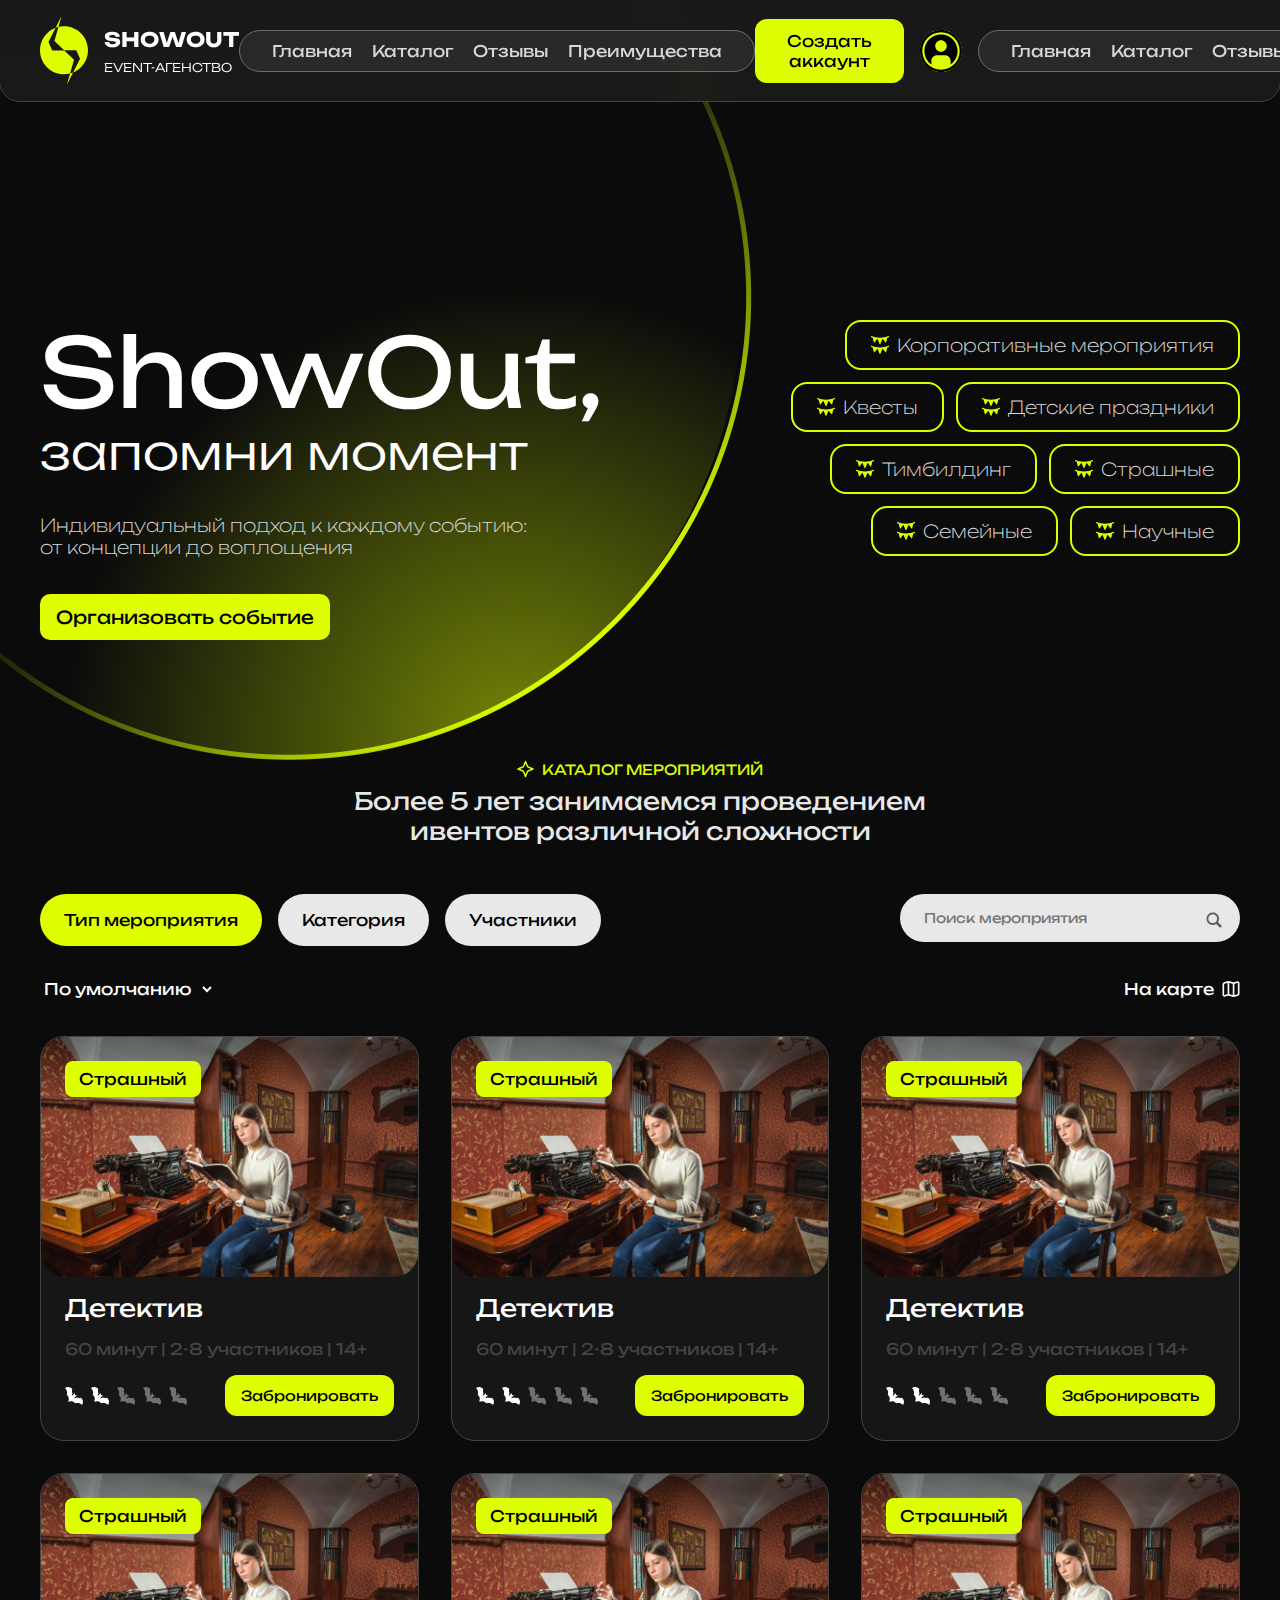
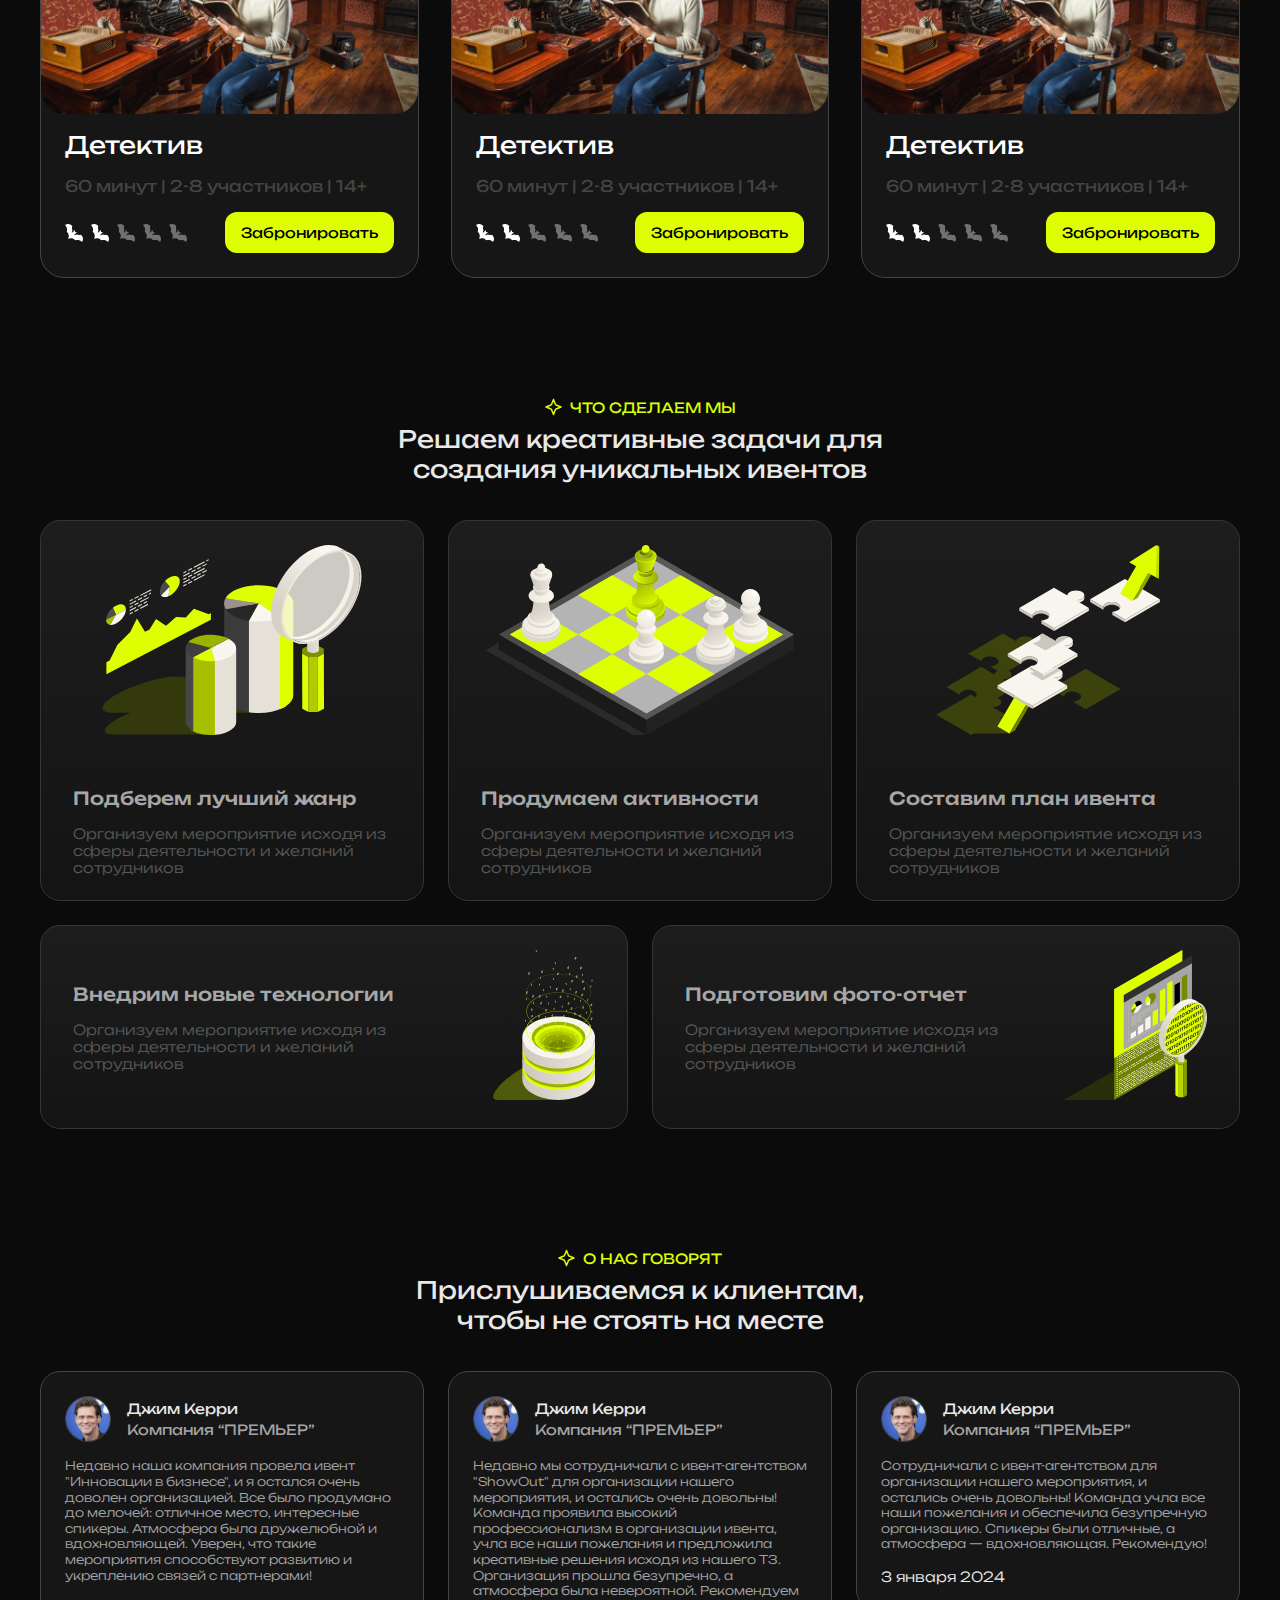
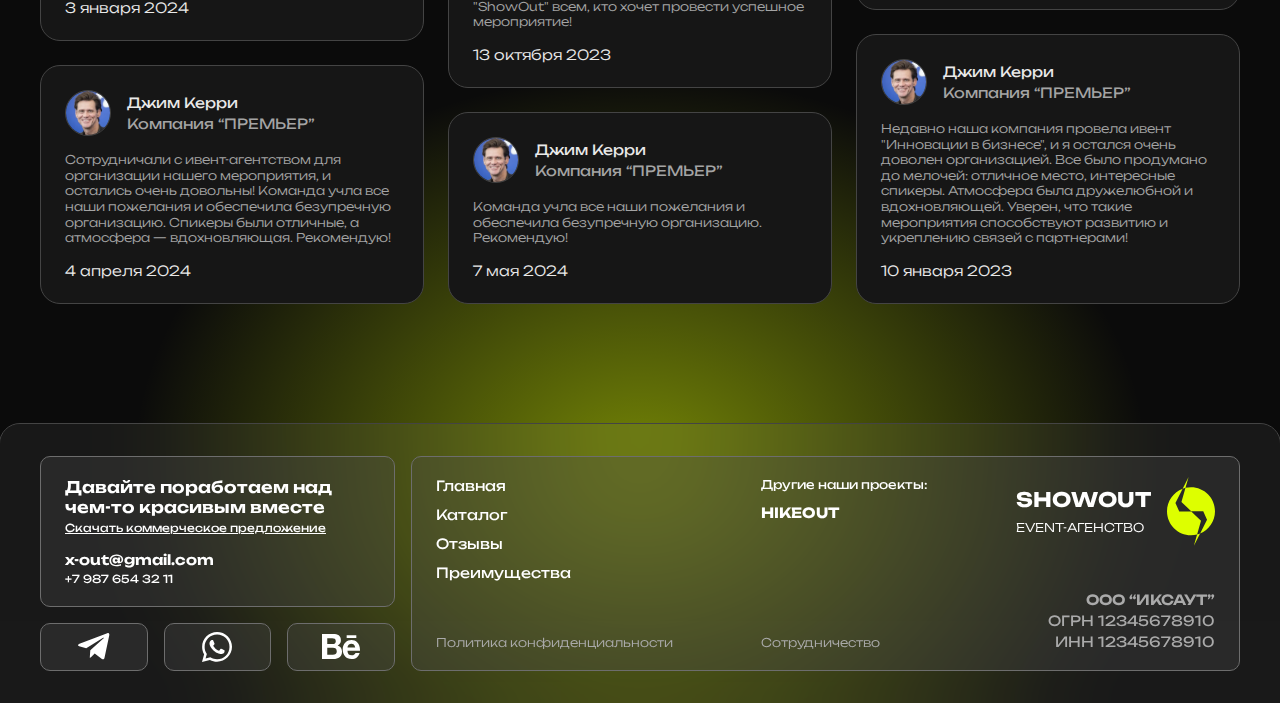
==== commit 279e8f81: "обавлен бургер-меню и адаптивная верстка для мобильных устройств" ====
--- a/index.html
+++ b/index.html
@@ -12,6 +12,7 @@
 
         <!-- Header -->
         <header>
+
             <div class="header container">
                 <a href="./index.html" class="logo">
                     <img src="assets/logo/Frame_5.svg" alt="Лого">
@@ -49,6 +50,22 @@
                         </svg>
 
                     </button>
+                    <div class="burger_block">
+                        <input type="checkbox" name="burger" id="burger">
+                        <label for="burger">
+                            <span class="tripl"></span>
+                        </label>
+                        <nav class="menu">
+                            <ul>
+                                <li><a href="./index.html">Главная</a></li>
+                                <li><a href="./catalog.html">Каталог</a></li>
+                                <li><a
+                                        href="./index.html#reviews-anchor">Отзывы</a></li>
+                                <li><a
+                                        href="./index.html#advantages">Преимущества</a></li>
+                            </ul>
+                        </nav>
+                    </div>
                 </div>
 
             </div>
--- a/assets/css/style.css
+++ b/assets/css/style.css
@@ -1150,4 +1150,443 @@
     display: flex;
     gap: 16px;
     align-items: center;
+}
+
+@media(max-width:1024px) {
+
+    body {
+        overflow-x: hidden;
+    }
+
+    .banner_btn_types {
+        display: none;
+    }
+
+    .header_btn {
+        display: none;
+    }
+
+    .container {
+        padding: 0 20px;
+    }
+
+    .menu ul {
+        gap: 20px;
+    }
+
+    .banner-content {
+        width: 80%;
+    }
+
+    .services_list {
+        grid-template-columns: repeat(2, 1fr);
+        gap: 20px;
+    }
+
+    .adv-content {
+        grid-template-columns: repeat(2, 1fr);
+    }
+
+    .reviews-content {
+        grid-template-columns: repeat(2, 1fr);
+    }
+
+    .footer .content-2 {
+        grid-template-columns: repeat(2, 1fr);
+    }
+}
+
+@media(max-width:768px) {
+
+    .buttons_header {
+        align-items: center;
+        gap: 24px;
+    }
+
+    header {
+        padding: 15px 0;
+    }
+
+    .menu {
+        display: none;
+    }
+
+    .banner {
+        padding: 60px 0;
+    }
+
+    .banner-content {
+        width: 100%;
+    }
+
+    h1 {
+        font-size: 32px;
+        line-height: 40px;
+    }
+
+    .services_list {
+        grid-template-columns: 1fr;
+    }
+
+    .services_filter {
+        flex-direction: column;
+        gap: 15px;
+    }
+
+    .search_block {
+        width: 100%;
+    }
+
+    .filter_select {
+        width: 100%;
+    }
+
+    .adv-content {
+        grid-template-columns: 1fr;
+    }
+
+    .reviews-content {
+        grid-template-columns: 1fr;
+    }
+
+    .footer {
+        padding: 40px 0;
+    }
+
+    .footer .content-1 {
+        flex-direction: column;
+        gap: 30px;
+    }
+
+    .footer .content-2 {
+        grid-template-columns: 1fr;
+        gap: 30px;
+    }
+
+    .contacts {
+        flex-direction: column;
+        gap: 20px;
+    }
+
+    .social-net {
+        justify-content: center;
+    }
+
+    /* Адаптация страницы услуги */
+    .banner.services img {
+        height: 300px;
+    }
+
+    .services_pg_content {
+        flex-direction: column;
+        gap: 30px;
+    }
+
+    .serv_characters {
+        grid-template-columns: repeat(2, 1fr);
+        gap: 15px;
+    }
+
+    .character_card.price {
+        grid-column: span 2;
+    }
+
+    .gallery_grid {
+        grid-template-columns: repeat(2, 1fr);
+    }
+
+    .adv-card {
+        width: 100%;
+        padding: 20px;
+        gap: 24px;
+    }
+
+    .card-2 {
+        width: 100%;
+        flex-direction: column;
+        padding: 20px;
+    }
+
+    .reviews-card {
+        width: 100%;
+        padding: 20px;
+    }
+
+    .reviews-content {
+        flex-direction: column;
+    }
+
+    .block {
+        padding: 0 20px;
+        gap: 24px;
+    }
+
+    .title-obj {
+        width: 100%;
+    }
+}
+
+@media(max-width:480px) {
+    .logo-txt {
+        display: none;
+    }
+
+    .banner_btn_types {
+        flex-wrap: wrap;
+    }
+
+    .banner_type {
+        width: calc(50% - 5px);
+    }
+
+    .serv_characters {
+        grid-template-columns: 1fr;
+    }
+
+    .character_card.price {
+        grid-column: span 1;
+    }
+
+    .gallery_grid {
+        grid-template-columns: 1fr;
+    }
+
+    .popup {
+        width: 90%;
+        padding: 20px;
+    }
+
+    .popup form input {
+        padding: 12px;
+    }
+
+    .adv-content {
+        width: 100%;
+    }
+
+    .adv-card {
+        padding: 16px;
+    }
+
+    .card-content h4 {
+        font-size: 16px;
+    }
+
+    .card-content p {
+        font-size: 12px;
+    }
+
+    .reviews-card {
+        padding: 16px;
+    }
+
+    .reviews-txt {
+        font-size: 11px;
+    }
+
+    .person-rev {
+        gap: 12px;
+    }
+
+    .per-img {
+        width: 36px;
+        height: 36px;
+    }
+
+    .name-per {
+        font-size: 12px;
+    }
+
+    .company-per {
+        font-size: 12px;
+    }
+
+    .reviews-date {
+        font-size: 12px;
+    }
+
+    .title-desc h2 {
+        font-size: 20px;
+    }
+}
+
+/* Добавляем стили для бургер-меню */
+#burger,
+[for=burger] {
+    display: none;
+}
+
+@media (max-width: 767px) {
+    [for=burger] {
+        display: flex;
+        align-items: center;
+        position: relative;
+        width: 30px;
+        height: 30px;
+        cursor: pointer;
+        z-index: 999;
+        top: unset;
+        right: unset;
+    }
+
+    .burger_block {
+        display: none;
+    }
+
+    @media (max-width: 767px) {
+        .burger_block {
+            display: flex;
+            align-items: center;
+        }
+    }
+
+    .tripl {
+        display: block;
+        height: 3px;
+        width: 100%;
+        background: #DDFF00;
+        position: relative;
+        border-radius: 4px;
+        transition: all 0.3s ease;
+    }
+
+    .tripl::before,
+    .tripl::after {
+        content: '';
+        border-radius: 4px;
+        position: absolute;
+        width: 100%;
+        height: 3px;
+        background: #DDFF00;
+        transition: all 0.3s ease;
+    }
+
+    .tripl::before {
+        top: -8px;
+    }
+
+    .tripl::after {
+        bottom: -8px;
+    }
+
+    .menu {
+        position: fixed;
+        top: 0;
+        left: -100%;
+        width: 80%;
+        height: 100vh;
+        background-color: rgba(22, 22, 22, 0.95);
+        backdrop-filter: blur(10px);
+        transition: all 0.3s ease;
+        padding: 80px 20px 20px;
+    }
+
+    .menu ul {
+        flex-direction: column;
+        background: none;
+        border: none;
+        padding: 0;
+    }
+
+    .menu li {
+        border-bottom: 1px solid #444;
+        padding: 16px 0;
+    }
+
+    .menu a {
+        font-size: 18px;
+    }
+
+    #burger:checked~.menu {
+        left: 0;
+        display: block;
+    }
+
+    #burger:checked~[for=burger] .tripl::before {
+        transform: rotate(45deg);
+        top: 0;
+    }
+
+    #burger:checked~[for=burger] .tripl::after {
+        transform: rotate(-45deg);
+        top: 0;
+    }
+
+    #burger:checked~[for=burger] .tripl {
+        background: transparent;
+    }
+}
+
+/* Обновляем стили для футера на мобильных устройствах */
+@media (max-width: 768px) {
+    .footer {
+        flex-direction: column;
+        gap: 24px;
+    }
+
+    .content-1,
+    .content-2 {
+        width: 100%;
+    }
+
+    .content-2 {
+        flex-direction: column;
+        gap: 24px;
+    }
+
+    .social-net {
+        flex-wrap: wrap;
+        justify-content: center;
+    }
+
+    .net {
+        width: calc(50% - 8px);
+    }
+
+    .foot {
+        align-items: center;
+        text-align: center;
+    }
+
+    .foot .logo {
+        flex-direction: row;
+        justify-content: center;
+    }
+
+    .org {
+        text-align: center;
+    }
+
+    .menu-2 ul {
+        align-items: center;
+    }
+}
+
+@media (max-width: 480px) {
+    footer {
+        padding: 24px 16px;
+        margin-top: 60px;
+    }
+
+    .net {
+        width: 100%;
+    }
+
+    .kp p {
+        font-size: 14px;
+    }
+
+    .mail,
+    .telef {
+        font-size: 12px;
+    }
+
+    .menu-2 ul {
+        font-size: 12px;
+    }
+
+    .privacy,
+    .project p {
+        font-size: 11px;
+    }
 }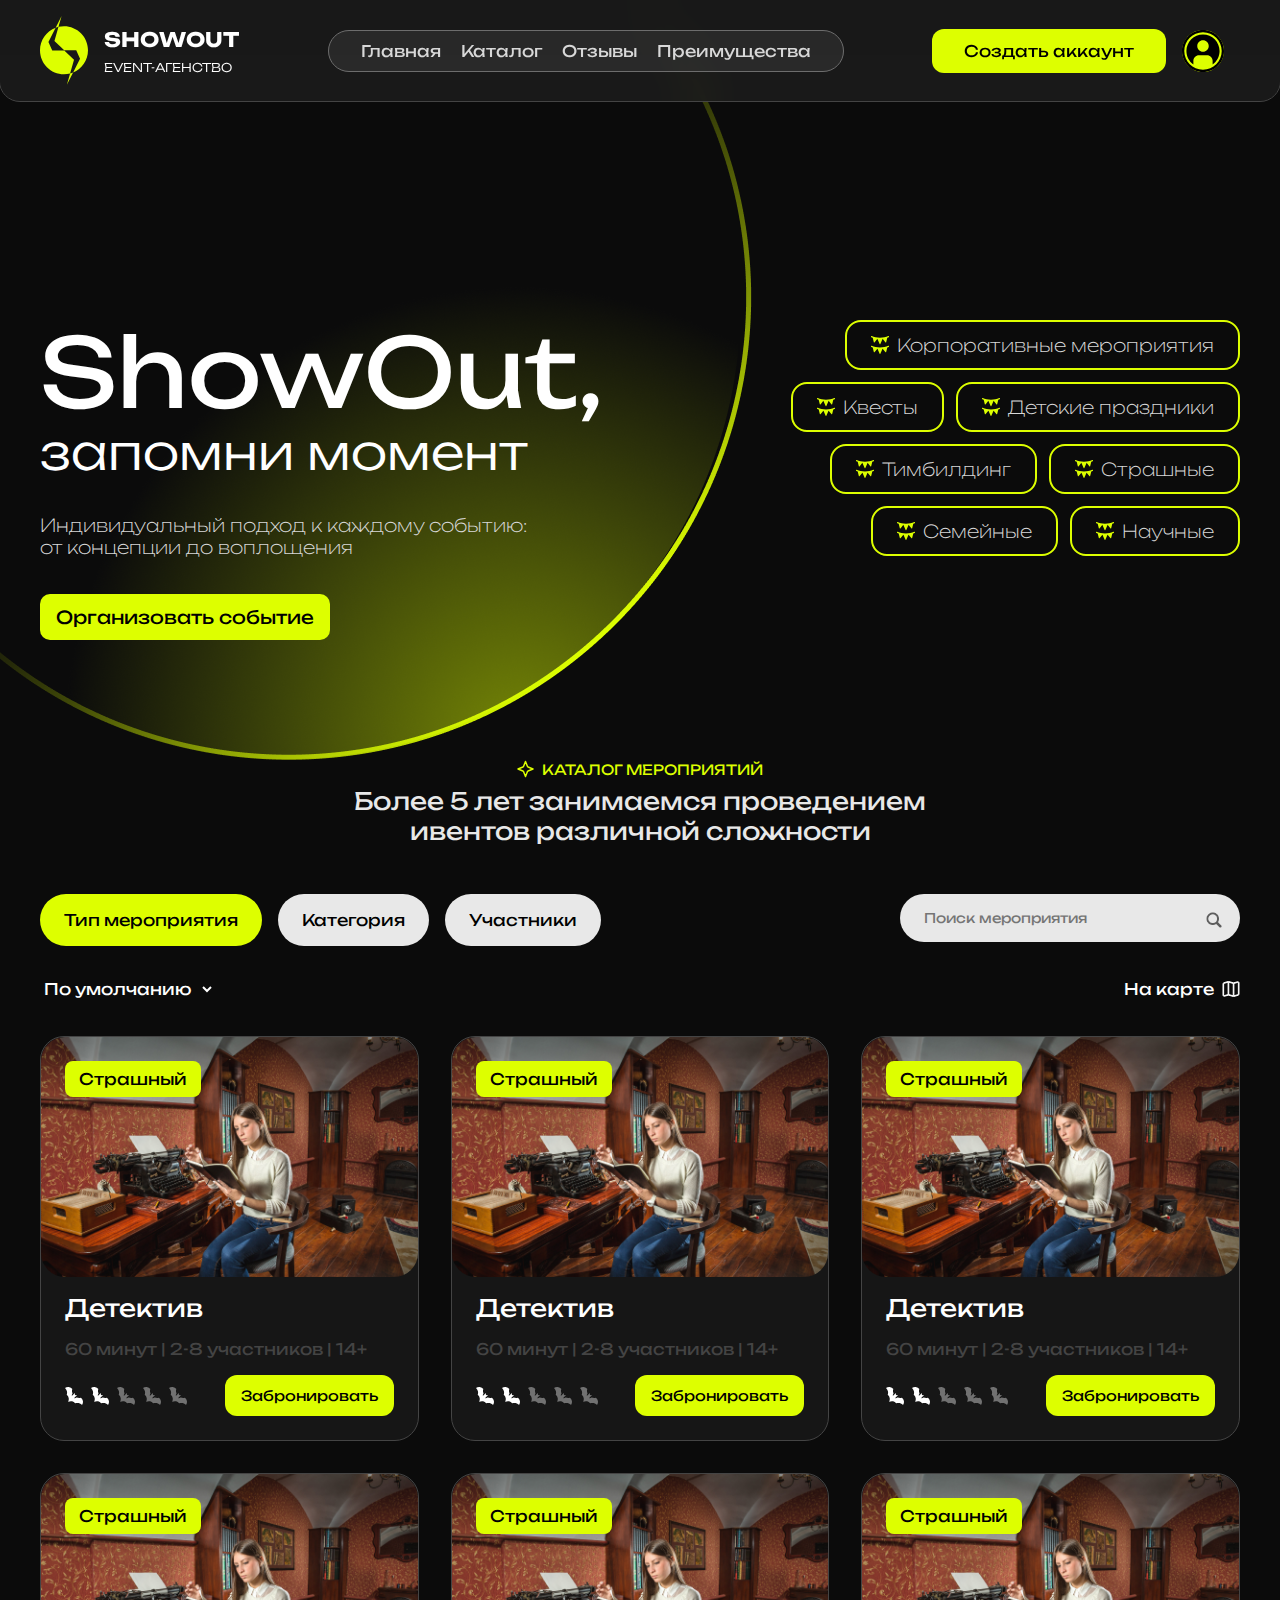
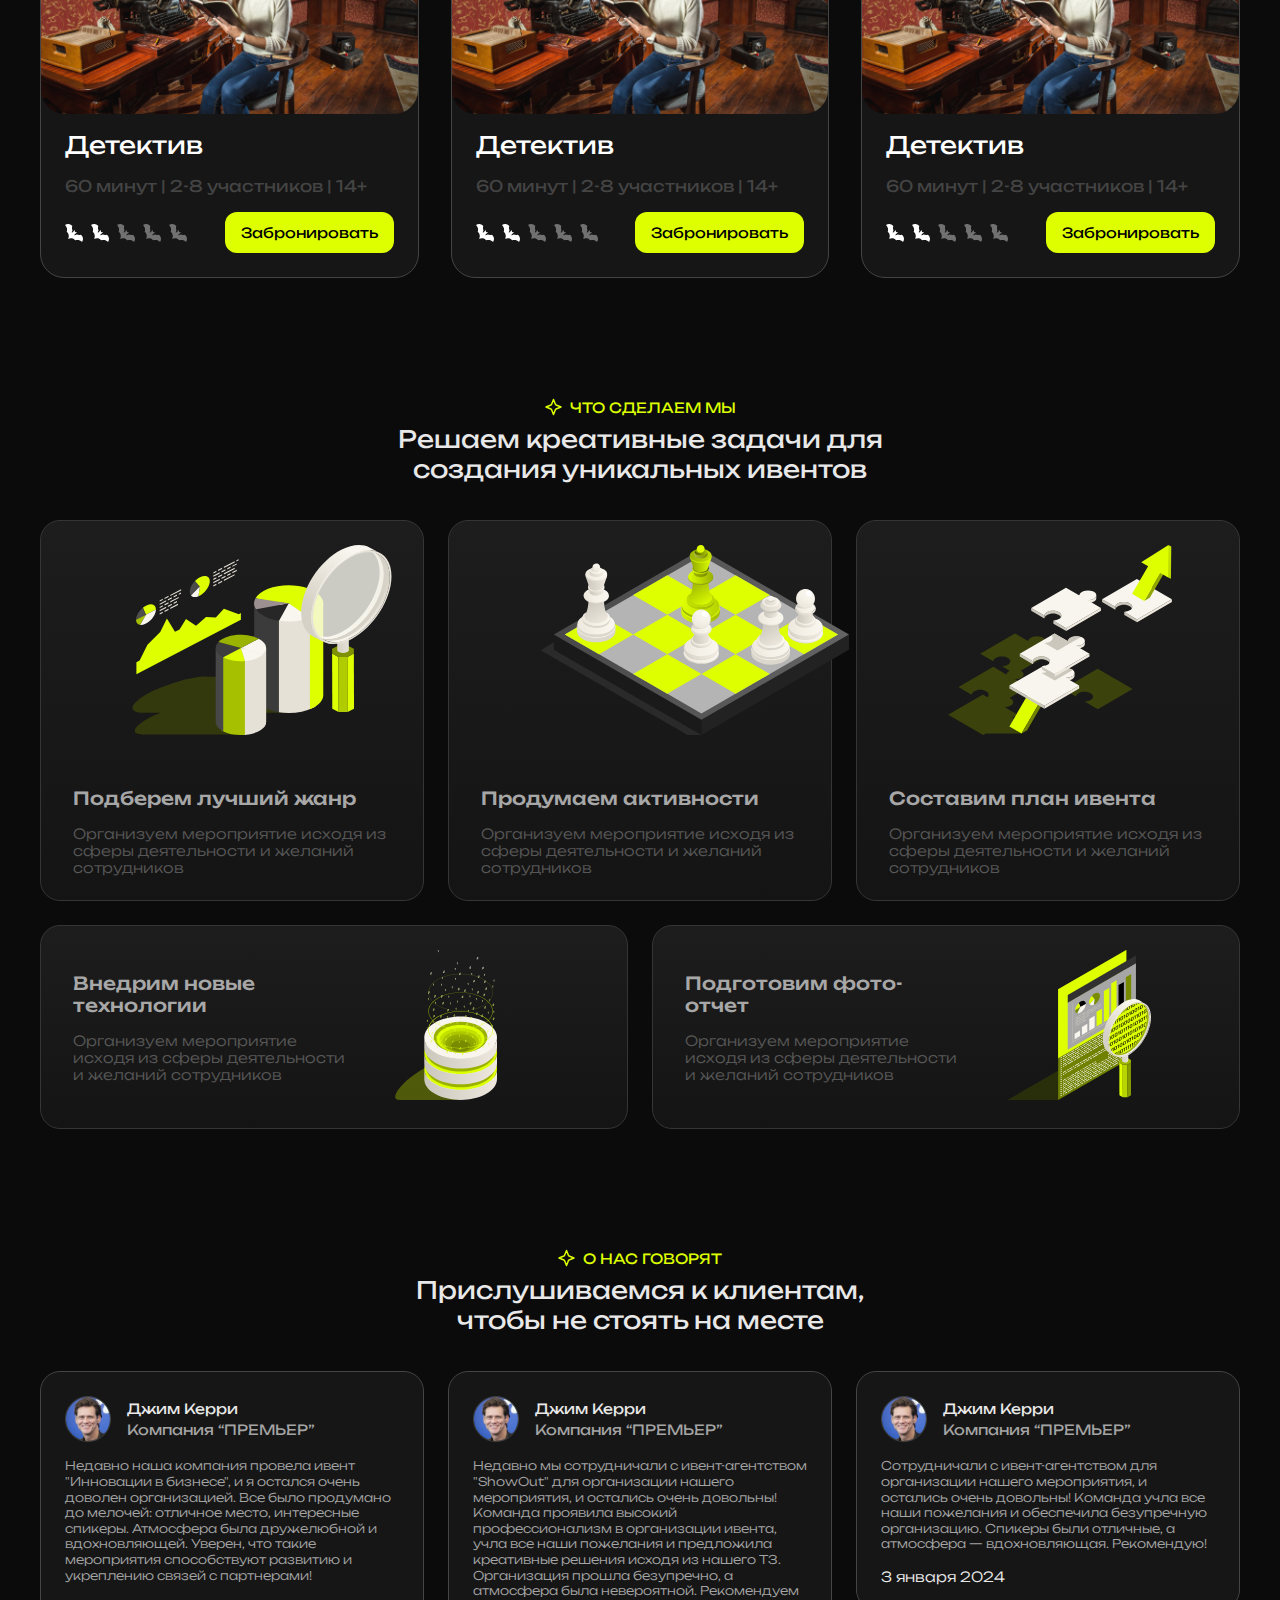
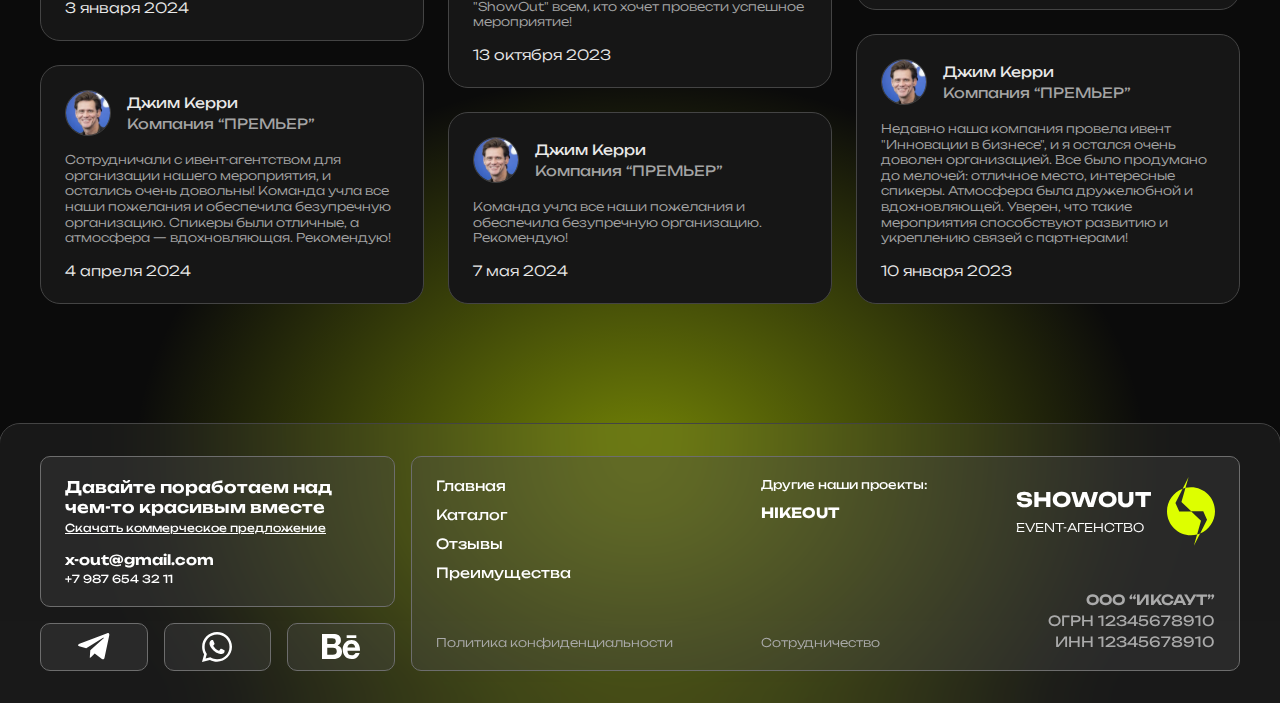
==== commit 48023a11: "1" ====
--- a/index.html
+++ b/index.html
@@ -563,7 +563,7 @@
                     <div class="adv-content">
                         <div class="adv-card">
                             <div class="card-img"><img
-                                    src="assets/image/adv/_x33__1_.svg"
+                                    src="assets/image/adv/adv_1.svg"
                                     alt="Преимущество-1">
                             </div>
                             <div class="card-content">
@@ -574,7 +574,7 @@
                         </div>
                         <div class="adv-card">
                             <div class="card-img"><img
-                                    src="assets/image/adv/_x31_.svg"
+                                    src="assets/image/adv/adv_2.svg"
                                     alt="Преимущество-2">
                             </div>
                             <div class="card-content">
@@ -585,7 +585,7 @@
                         </div>
                         <div class="adv-card">
                             <div class="card-img"><img
-                                    src="assets/image/adv/_x32__1_.svg"
+                                    src="assets/image/adv/adv_3.svg"
                                     alt="Преимущество-3">
                             </div>
                             <div class="card-content">
@@ -593,10 +593,11 @@
                                 <p>Организуем мероприятие исходя из сферы
                                     деятельности и желаний сотрудников</p>
                             </div>
+
                         </div>
                         <div class="adv-card card-2">
                             <div class="card-img"><img
-                                    src="assets/image/adv/_x35_.svg"
+                                    src="assets/image/adv/adv_4.svg"
                                     alt="Преимущество-4">
                             </div>
                             <div class="card-content">
@@ -604,10 +605,11 @@
                                 <p>Организуем мероприятие исходя из сферы
                                     деятельности и желаний сотрудников</p>
                             </div>
+
                         </div>
                         <div class="adv-card card-2">
                             <div class="card-img"><img
-                                    src="assets/image/adv/_x31_4.svg"
+                                    src="assets/image/adv/adv_5.svg"
                                     alt="Преимущество-5">
                             </div>
                             <div class="card-content">
--- a/assets/css/style.css
+++ b/assets/css/style.css
@@ -1,4 +1,5 @@
 * {
+
     list-style: none;
     text-decoration: none;
     margin: 0;
@@ -417,6 +418,7 @@
 
 /* Преимущества */
 .block {
+    overflow: hidden !important;
     display: flex;
     flex-direction: column;
     gap: 36px;
@@ -465,6 +467,7 @@
     border: 1px solid #353535;
     width: 384px;
     transition: all 0.4s ease-in-out;
+    align-items: center;
 }
 
 .adv-card:hover {
@@ -482,6 +485,10 @@
 .card-img {
     margin: 0 auto;
     transition: all 0.2s ease-in-out;
+    width: 100%;
+    height: auto;
+    max-width: 200px;
+    display: block;
 }
 
 .adv-card h4 {
@@ -1154,6 +1161,10 @@
 
 @media(max-width:1024px) {
 
+    .back-foot {
+        display: none;
+    }
+
     body {
         overflow-x: hidden;
     }
@@ -1198,13 +1209,47 @@
 
 @media(max-width:768px) {
 
+    .main_filter {
+        display: flex;
+        flex-wrap: wrap;
+        gap: 16px;
+    }
+
+    .main_filter select {
+        width: fit-content;
+    }
+
+
+    .banner {
+        width: 100%;
+        max-width: 1200px;
+        padding-top: 320px !important;
+        margin: 0 !important;
+        display: flex;
+        align-items: flex-start;
+        justify-content: space-between;
+        gap: 36px;
+        position: relative;
+        margin: 0 auto;
+    }
+
+    .container {
+        padding: 0 !important;
+    }
+
+
+
+    .h1-main {
+        font-size: 48px;
+    }
+
     .buttons_header {
         align-items: center;
         gap: 24px;
     }
 
     header {
-        padding: 15px 0;
+        padding: 15px 16px;
     }
 
     .menu {
@@ -1212,7 +1257,8 @@
     }
 
     .banner {
-        padding: 60px 0;
+        padding: 60px 16px;
+        overflow: hidden;
     }
 
     .banner-content {
@@ -1229,7 +1275,8 @@
     }
 
     .services_filter {
-        flex-direction: column;
+        flex-direction: row;
+        flex-wrap: wrap;
         gap: 15px;
     }
 
@@ -1413,6 +1460,10 @@
 /* Добавляем стили для бургер-меню */
 #burger,
 [for=burger] {
+    display: none;
+}
+
+.burger_block .menu {
     display: none;
 }
 
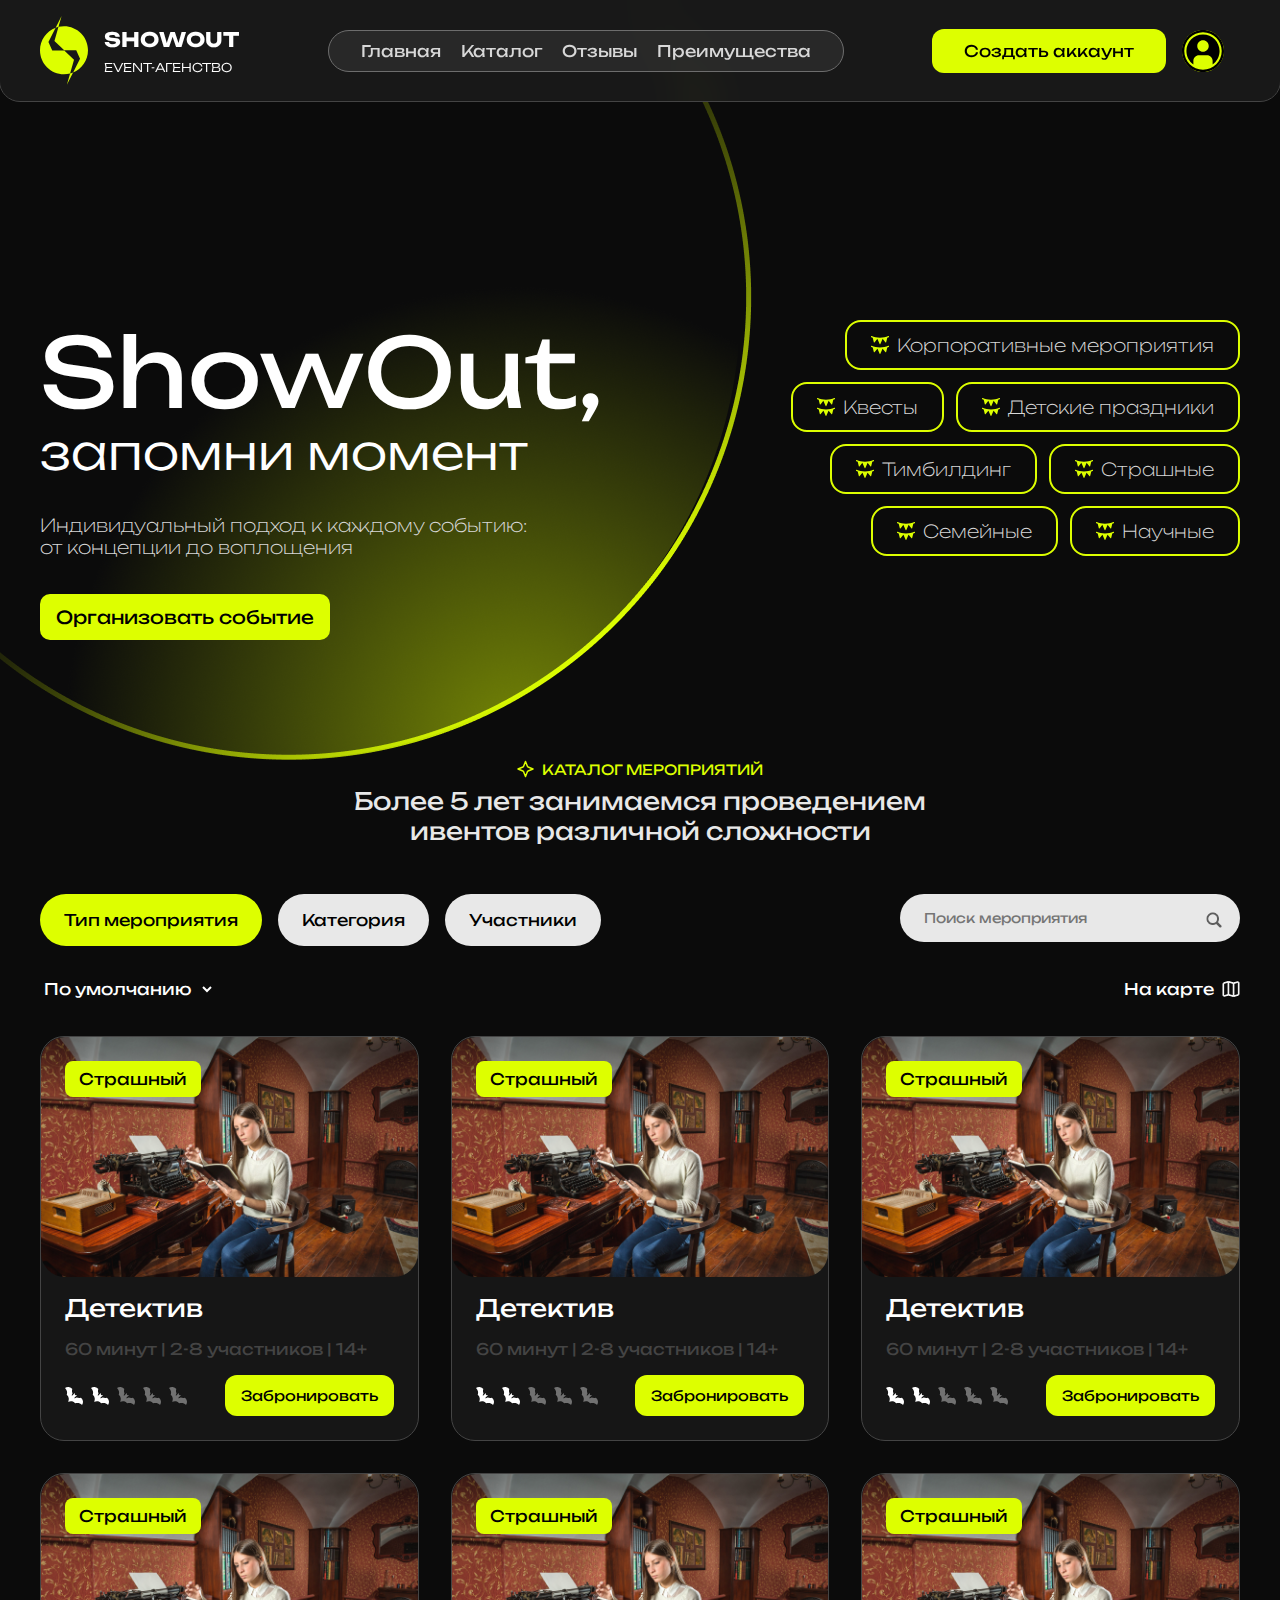
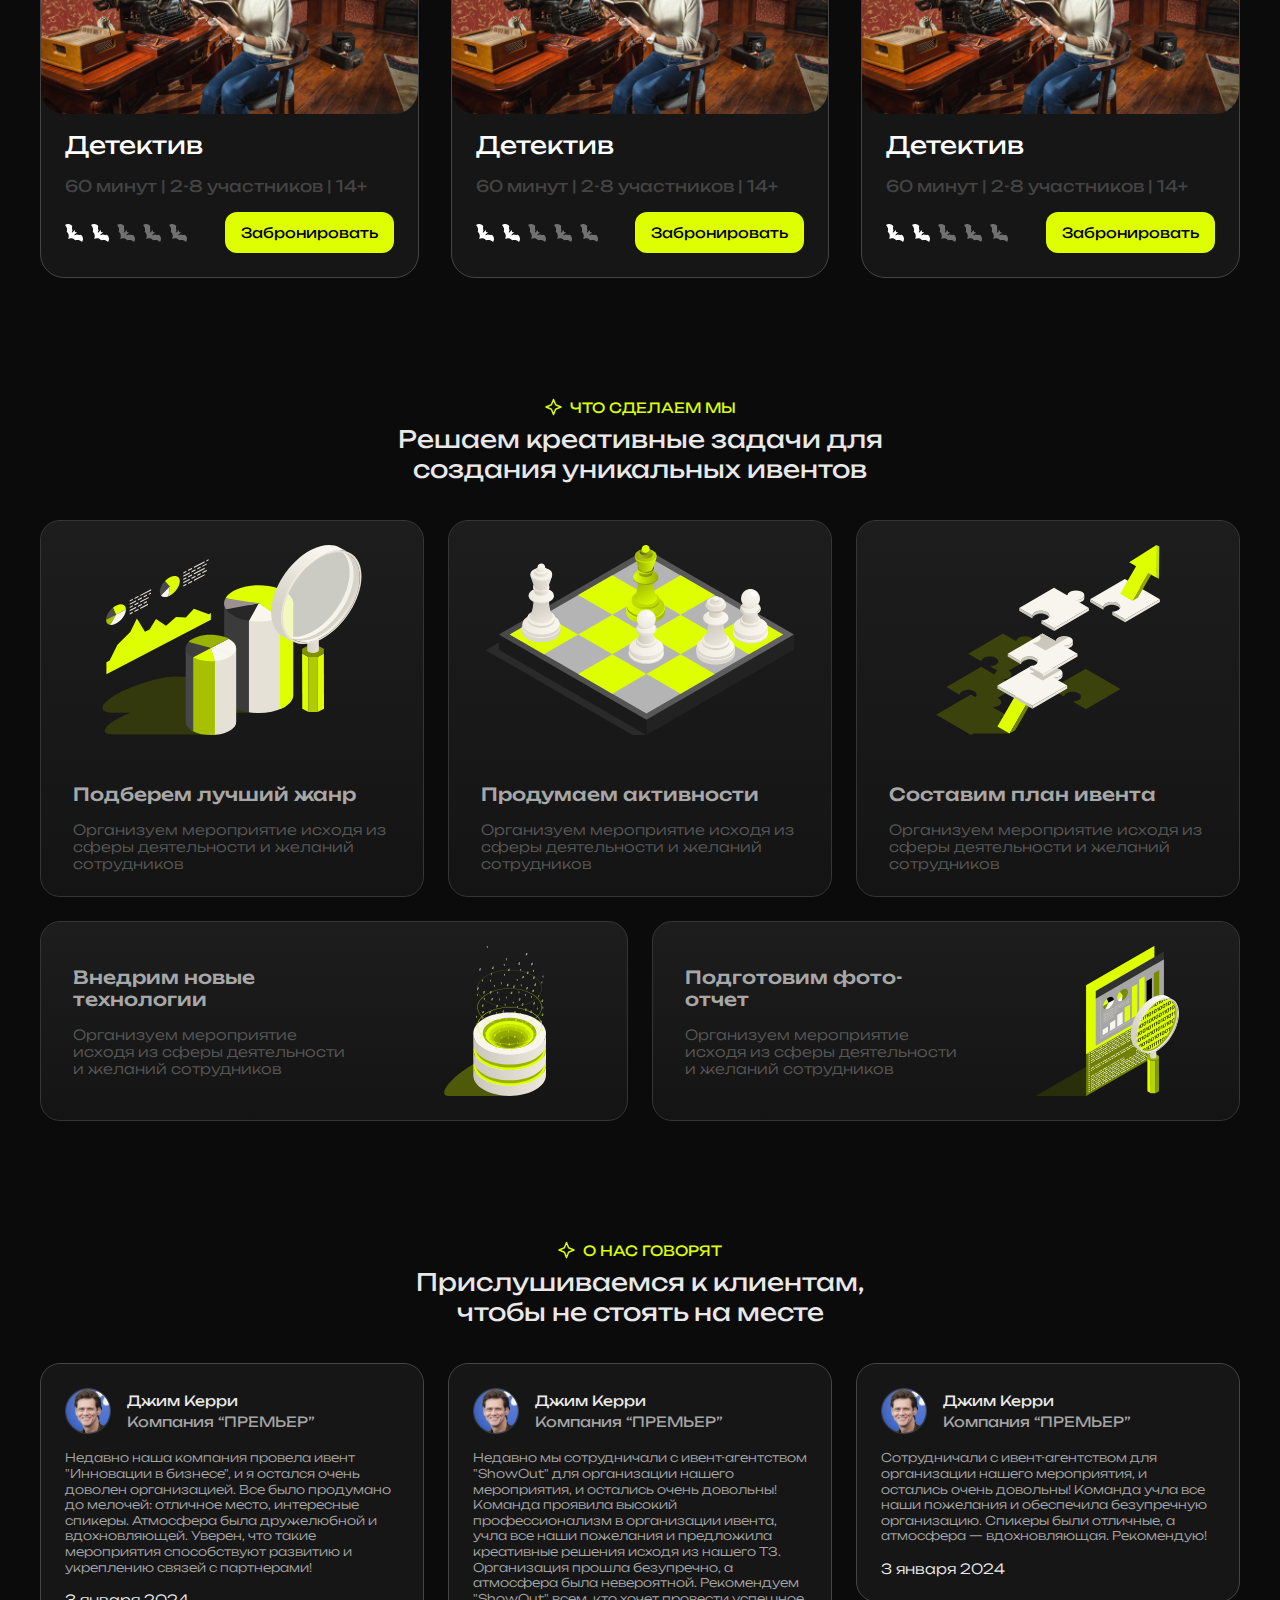
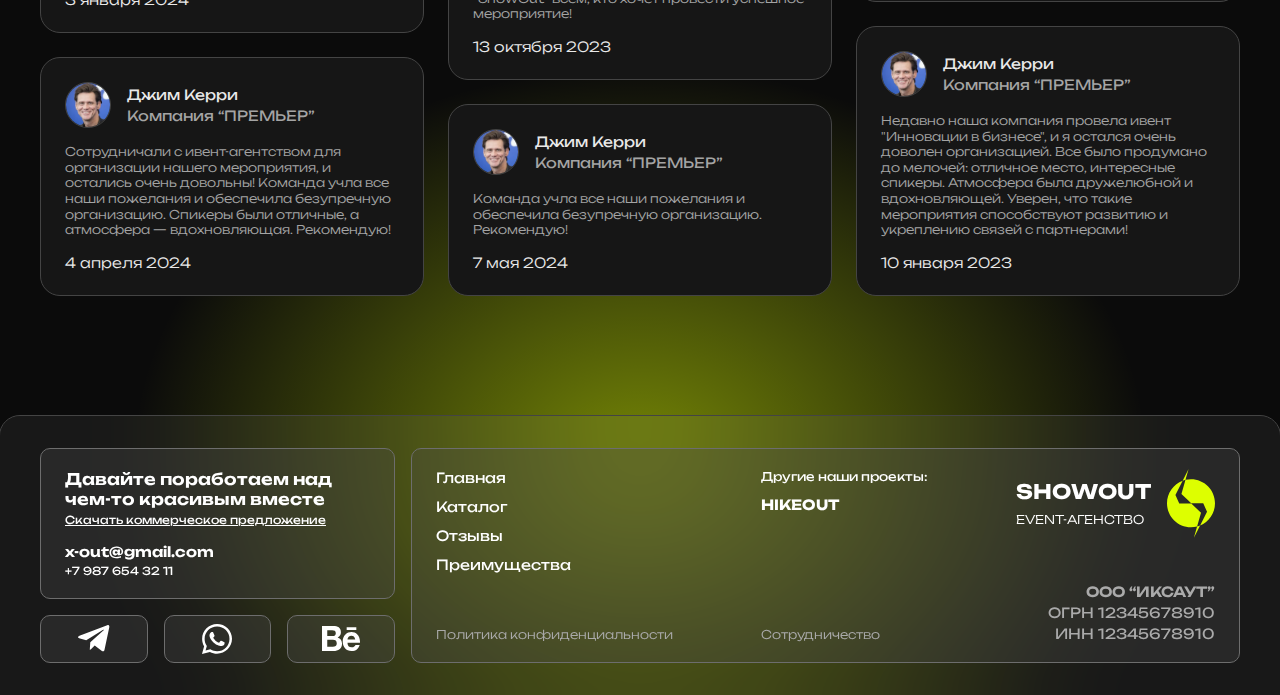
==== commit 11a4095b: "обавлена адаптивная верстка для страницы услуги" ====
--- a/index.html
+++ b/index.html
@@ -63,6 +63,10 @@
                                         href="./index.html#reviews-anchor">Отзывы</a></li>
                                 <li><a
                                         href="./index.html#advantages">Преимущества</a></li>
+                                <button class="header_btn"
+                                    onclick="showRegisterPopup()">
+                                    Создать аккаунт
+                                </button>
                             </ul>
                         </nav>
                     </div>
--- a/assets/css/style.css
+++ b/assets/css/style.css
@@ -487,8 +487,11 @@
     transition: all 0.2s ease-in-out;
     width: 100%;
     height: auto;
-    max-width: 200px;
-    display: block;
+    max-width: 100%;
+
+    display: flex;
+    align-items: center;
+    justify-content: center;
 }
 
 .adv-card h4 {
@@ -1199,7 +1202,8 @@
     }
 
     .reviews-content {
-        grid-template-columns: repeat(2, 1fr);
+        display: grid;
+        grid-template-columns: repeat(2, 1fr) !important;
     }
 
     .footer .content-2 {
@@ -1208,6 +1212,18 @@
 }
 
 @media(max-width:768px) {
+    .card-2 {
+        flex-direction: column;
+        width: 100% !important;
+    }
+
+    .block {
+        padding: 16px;
+    }
+
+    .banner.services {
+        padding: 0 !important;
+    }
 
     .main_filter {
         display: flex;
@@ -1293,7 +1309,7 @@
     }
 
     .reviews-content {
-        grid-template-columns: 1fr;
+        grid-template-columns: 1fr !important;
     }
 
     .footer {
@@ -1326,50 +1342,116 @@
 
     .services_pg_content {
         flex-direction: column;
-        gap: 30px;
+        gap: 32px;
+        padding: 24px 16px;
+    }
+
+    .main_info_serv {
+        width: 100%;
+    }
+
+    .serv_title h1 {
+        font-size: 32px;
+        line-height: 1.2;
+    }
+
+    .banner_btn_types {
+        flex-wrap: wrap;
+        gap: 8px;
+    }
+
+    .banner_type {
+        padding: 8px 16px;
+        font-size: 14px;
     }
 
     .serv_characters {
         grid-template-columns: repeat(2, 1fr);
-        gap: 15px;
-    }
-
-    .character_card.price {
-        grid-column: span 2;
+        gap: 16px;
+    }
+
+    .character_card {
+        padding: 16px;
+    }
+
+    .character_title {
+        font-size: 14px;
+    }
+
+    .character_sub,
+    .character_green_sub {
+        font-size: 16px;
+    }
+
+    .contacts_serv {
+        width: 100%;
+        padding: 24px;
+    }
+
+    .contacts_serv h2 {
+        font-size: 24px;
+        margin-bottom: 24px;
+    }
+
+    .contacts_link {
+        flex-direction: column;
+        gap: 16px;
+    }
+
+    .contact_btn_serv {
+        flex-direction: column;
+        gap: 16px;
+    }
+
+    .btn_serv {
+        width: 100%;
+        text-align: center;
+    }
+
+    .serv_description {
+        padding: 24px 16px;
+    }
+
+    .serv_description h2 {
+        font-size: 24px;
+        margin-bottom: 24px;
+    }
+
+    .description_block {
+        flex-direction: column;
+        gap: 24px;
+    }
+
+    .description_content {
+        font-size: 16px;
+        line-height: 1.5;
+    }
+
+    .gallery {
+        width: 100%;
+    }
+
+    .gallery .main_img {
+        width: 100%;
+        height: auto;
+        border-radius: 12px;
     }
 
     .gallery_grid {
         grid-template-columns: repeat(2, 1fr);
-    }
-
-    .adv-card {
+        gap: 8px;
+        margin-top: 16px;
+    }
+
+    .img_btn {
+        aspect-ratio: 1;
+    }
+
+    .img_btn img {
         width: 100%;
-        padding: 20px;
-        gap: 24px;
-    }
-
-    .card-2 {
-        width: 100%;
-        flex-direction: column;
-        padding: 20px;
-    }
-
-    .reviews-card {
-        width: 100%;
-        padding: 20px;
-    }
-
-    .reviews-content {
-        flex-direction: column;
-    }
-
-    .block {
-        padding: 0 20px;
-        gap: 24px;
-    }
-
-    .title-obj {
-        width: 100%;
+        height: 100%;
+        object-fit: cover;
+        border-radius: 8px;
     }
 }
 
@@ -1412,6 +1494,7 @@
     }
 
     .adv-card {
+        width: 100%;
         padding: 16px;
     }
 
@@ -1465,9 +1548,15 @@
 
 .burger_block .menu {
     display: none;
+    opacity: 0;
 }
 
 @media (max-width: 767px) {
+
+    .burger_block .menu {
+        display: block;
+    }
+
     [for=burger] {
         display: flex;
         align-items: center;
@@ -1551,6 +1640,7 @@
     #burger:checked~.menu {
         left: 0;
         display: block;
+        opacity: 1;
     }
 
     #burger:checked~[for=burger] .tripl::before {
@@ -1570,6 +1660,29 @@
 
 /* Обновляем стили для футера на мобильных устройствах */
 @media (max-width: 768px) {
+
+    .burger_block .header_btn {
+        display: block;
+    }
+
+    .banner.catalog {
+        display: flex;
+        flex-direction: column;
+        gap: 30px;
+        margin: 0 !important;
+    }
+
+    .info_ctg {
+        display: none;
+    }
+
+    .card-img {
+        max-width: 100%;
+        display: flex;
+        align-items: center;
+        justify-content: center;
+    }
+
     .footer {
         flex-direction: column;
         gap: 24px;
@@ -1586,7 +1699,6 @@
     }
 
     .social-net {
-        flex-wrap: wrap;
         justify-content: center;
     }
 
